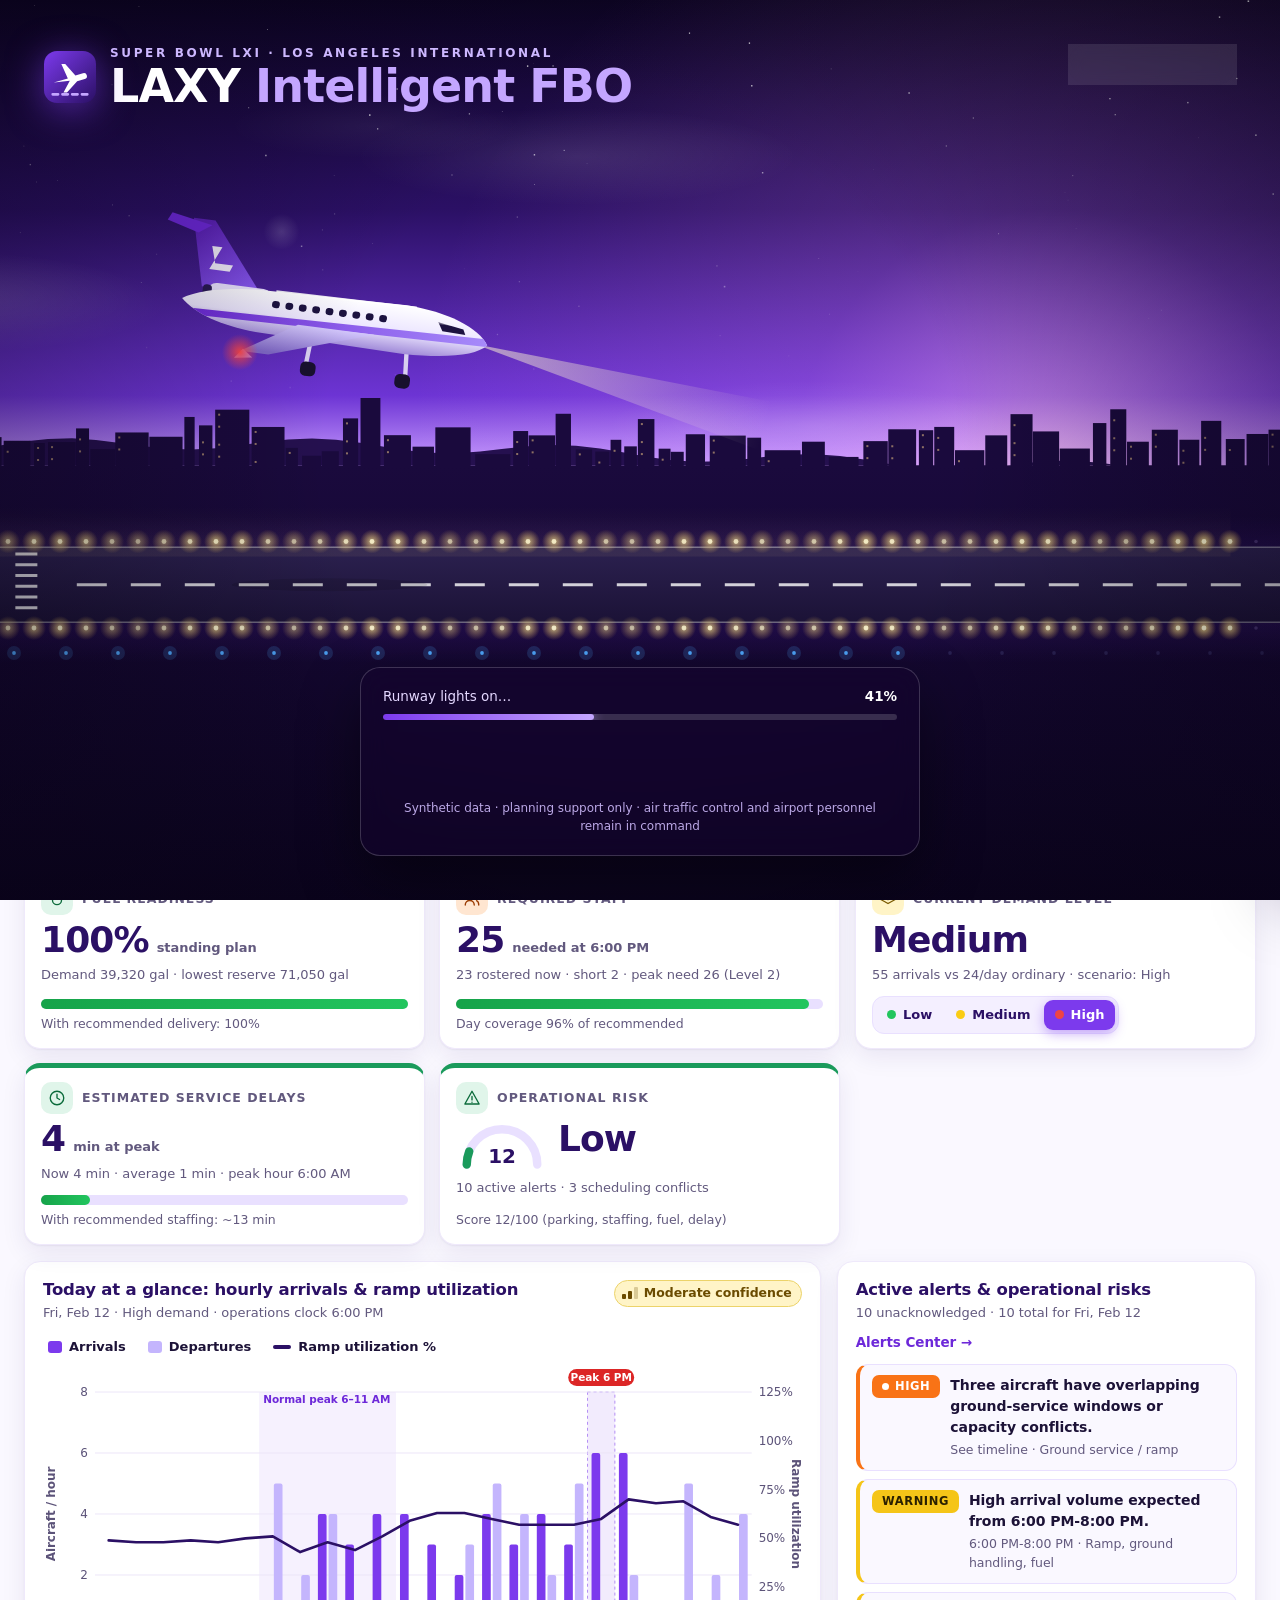
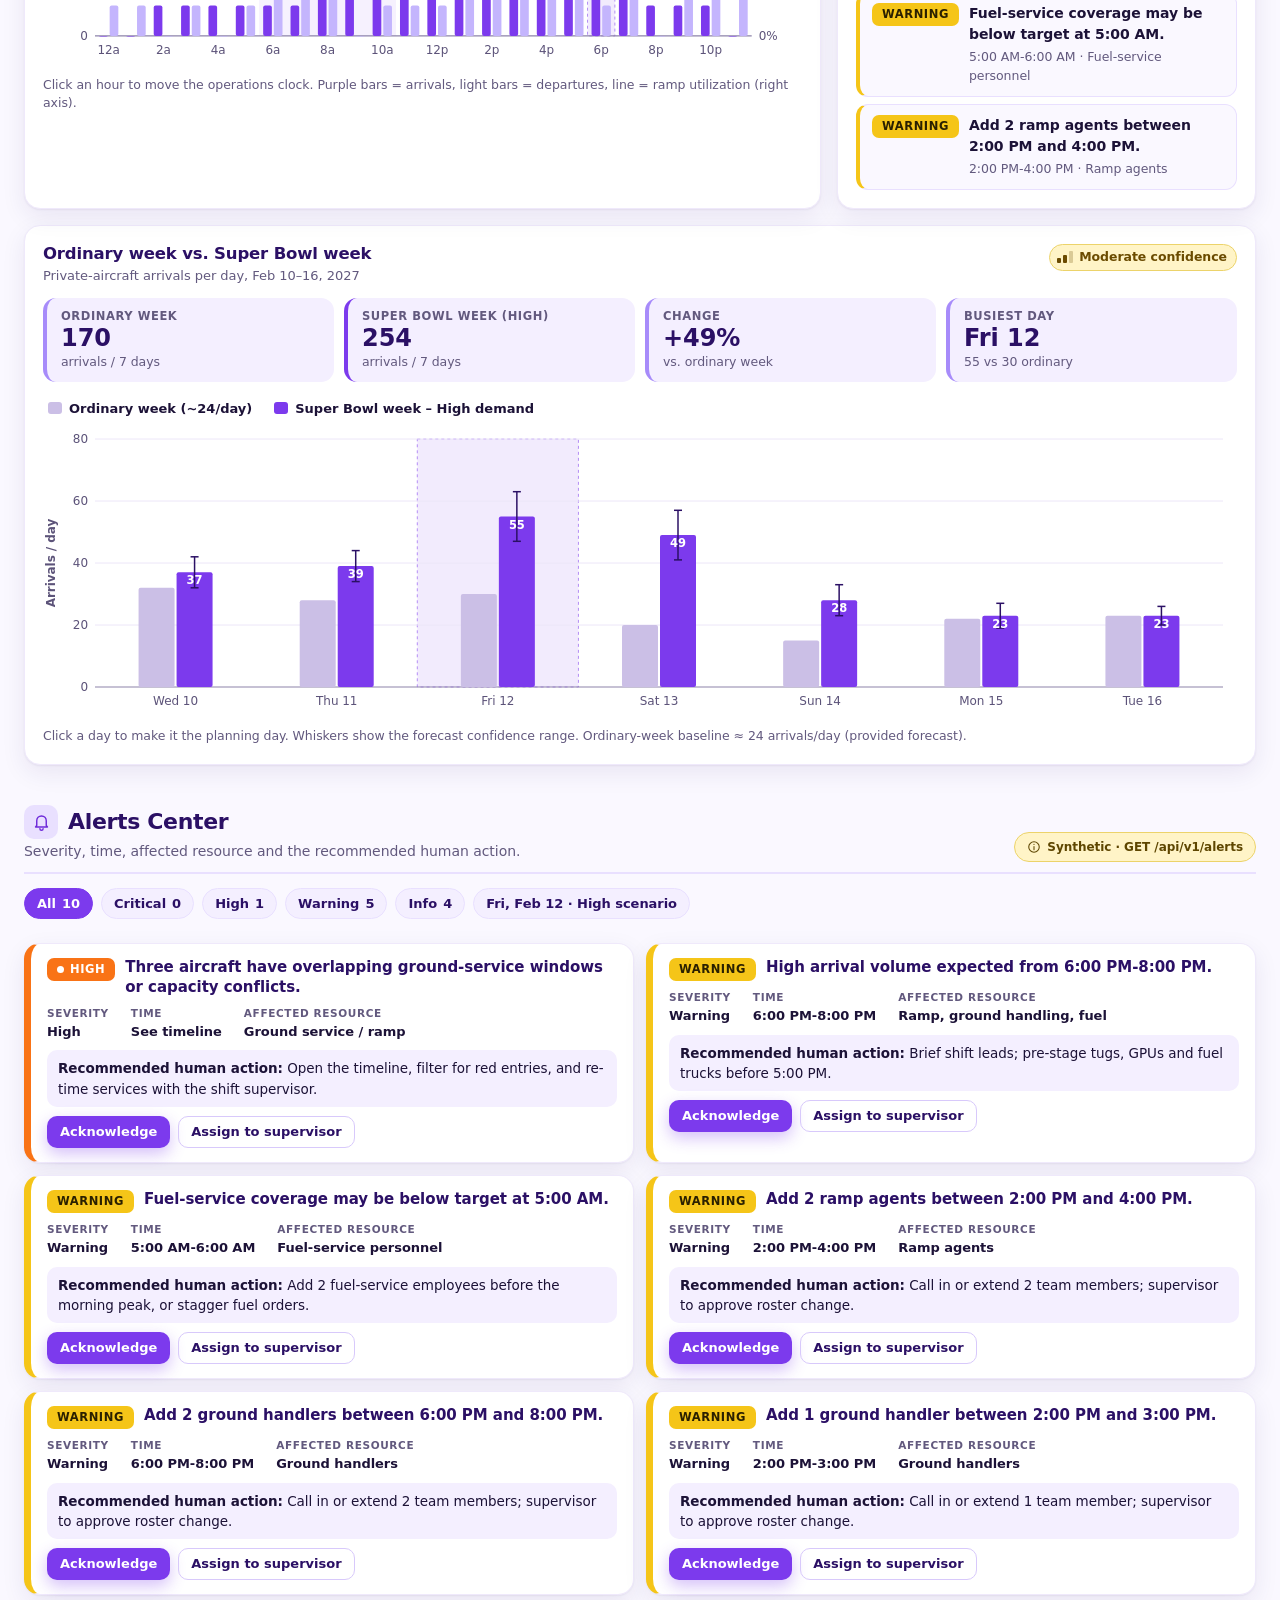
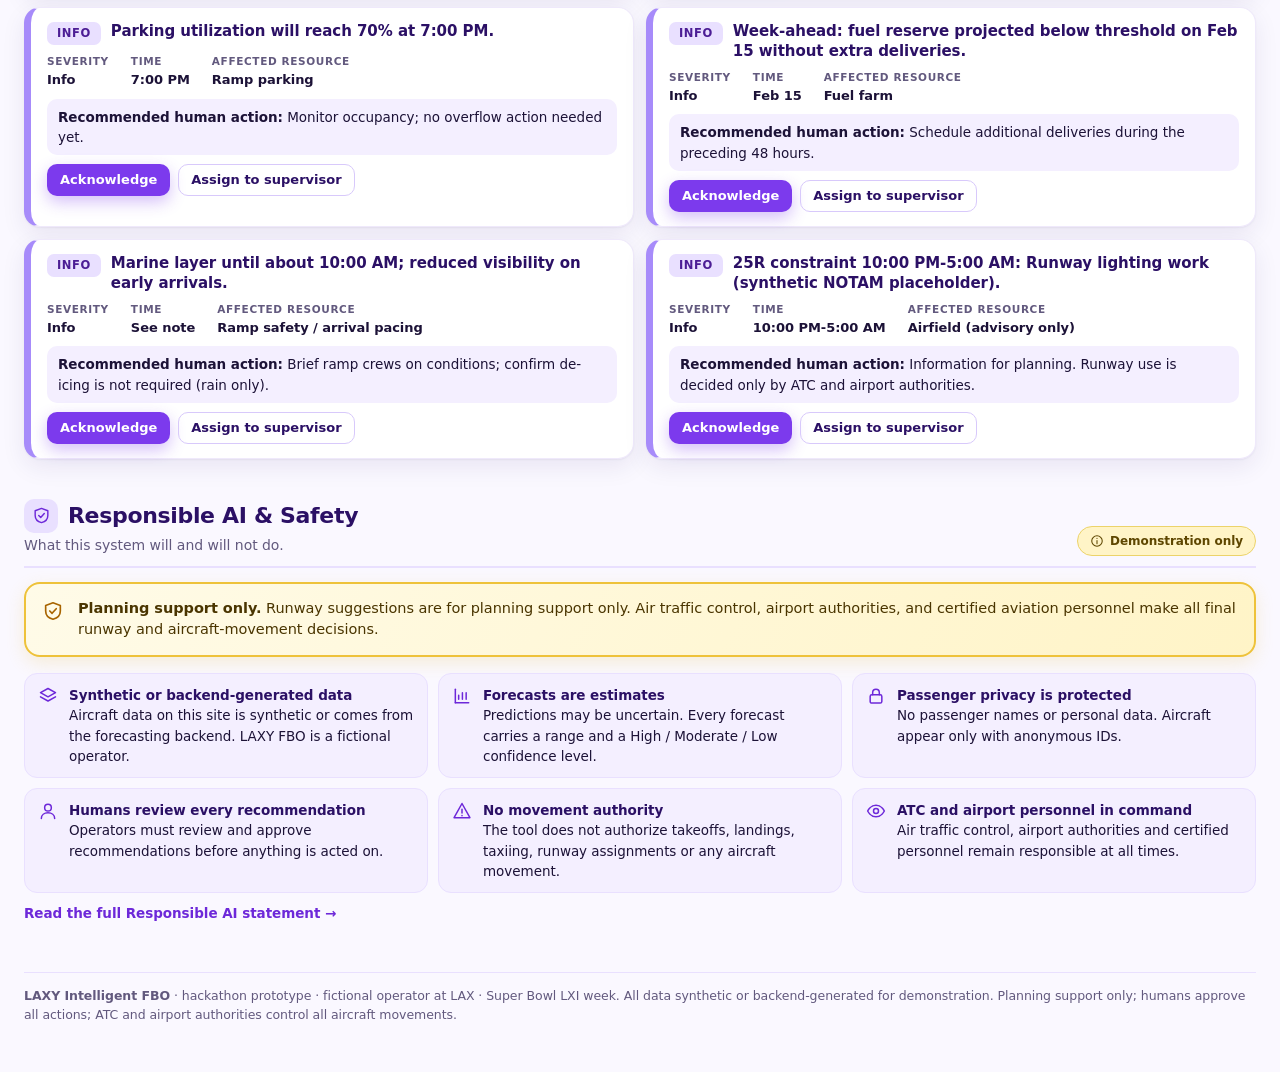
==== index.html @ 968b2b90 "Initial commit for LAXY Intelligent FBO website" ====
<!DOCTYPE html>
<html lang="en">
<head>
  <meta charset="utf-8">
  <meta name="viewport" content="width=device-width, initial-scale=1">
  <title>LAXY Intelligent FBO – Super Bowl LXI Operations (LAX)</title>
  <meta name="description" content="AI-powered business aviation operations center for a fictional FBO at LAX during Super Bowl LXI week, Feb 10–16, 2027. Synthetic data for demonstration; planning support only.">
  <meta name="theme-color" content="#2b1065">
  <link rel="icon" href="data:image/svg+xml,%3Csvg xmlns='http://www.w3.org/2000/svg' viewBox='0 0 32 32'%3E%3Crect width='32' height='32' rx='8' fill='%232b1065'/%3E%3Cpath d='M6 19l9-2.500L11 8h2.500l6.500 7 5-1.400a2 2 0 011.100 3.800l-5 1.400-6.500 7H12l4-7.600-9 2.500z' fill='%23c4a6ff'/%3E%3C/svg%3E">
  <link rel="stylesheet" href="css/styles.css">
</head>
<body data-scen="high" class="intro-on">
  <a class="skip" href="#main">Skip to content</a>

  <!-- ===================== LANDING ANIMATION ===================== -->
  <div id="intro" class="intro" role="dialog" aria-modal="true" aria-label="LAXY Intelligent FBO welcome animation">
    <canvas id="intro-canvas" aria-hidden="true"></canvas>
    <div class="intro-ui">
      <div class="intro-top">
        <div class="intro-brand">
          <svg viewBox="0 0 48 48" aria-hidden="true"><defs><linearGradient id="lg1" x1="0" y1="0" x2="1" y2="1"><stop offset="0" stop-color="#7c3aed"/><stop offset="1" stop-color="#2b1065"/></linearGradient></defs><rect width="48" height="48" rx="12" fill="url(#lg1)"/><path d="M9 29l13-3.600L16 12h3.600l9.400 10.500 7-2a2.800 2.800 0 011.600 5.400l-7 2-9.400 10.500H18l5.800-11z" fill="#fff"/><path d="M8 40h32" stroke="#c4a6ff" stroke-width="2.400" stroke-dasharray="5 4" stroke-linecap="round"/></svg>
          <div>
            <div class="intro-eyebrow">Super Bowl LXI &middot; Los Angeles International</div>
            <h1>LAXY <span>Intelligent FBO</span></h1>
          </div>
        </div>
        <button type="button" class="intro-skip" id="intro-skip">Skip Animation &rsaquo;</button>
      </div>
      <div class="intro-bottom">
        <div class="intro-status"><span id="intro-msg" aria-live="polite">Approaching LAX&hellip;</span><b id="intro-pct">0%</b></div>
        <div class="intro-bar" role="progressbar" aria-label="Loading operations dashboard" aria-valuemin="0" aria-valuemax="100"><span id="intro-fill"></span></div>
        <button type="button" class="intro-enter" id="intro-enter">Enter Operations Dashboard</button>
        <p class="intro-note">Synthetic data &middot; planning support only &middot; air traffic control and airport personnel remain in command</p>
      </div>
    </div>
  </div>

  <!-- ===================== NAVIGATION ===================== -->
  <header class="appbar" id="appbar">
    <div class="ab-top">
      <a class="brand" href="#dashboard" aria-label="LAXY Intelligent FBO - Dashboard">
        <svg class="logo" viewBox="0 0 48 48" aria-hidden="true"><defs><linearGradient id="lg2" x1="0" y1="0" x2="1" y2="1"><stop offset="0" stop-color="#8b5cf6"/><stop offset="1" stop-color="#3b1a85"/></linearGradient></defs><rect width="48" height="48" rx="12" fill="url(#lg2)"/><path d="M9 29l13-3.600L16 12h3.600l9.400 10.500 7-2a2.800 2.800 0 011.600 5.400l-7 2-9.400 10.500H18l5.800-11z" fill="#fff"/><path d="M8 40h32" stroke="#d8c9fb" stroke-width="2.400" stroke-dasharray="5 4" stroke-linecap="round"/></svg>
        <div><h1>LAXY <span>Intelligent FBO</span></h1><p>Super Bowl LXI Operations</p></div>
      </a>
      <div class="ab-spacer"></div>
      <div class="ab-meta">
        <div class="ab-scen"><span class="cb-label" id="scen-label">Demand level</span>
          <div class="seg seg-sm scen-seg in-bar" role="radiogroup" aria-labelledby="scen-label">
            <button type="button" role="radio" data-s="low"><i></i>Low</button><button type="button" role="radio" data-s="medium"><i></i>Medium</button><button type="button" role="radio" data-s="high"><i></i>High</button>
          </div>
        </div>
        <div class="ab-date" id="ab-date" aria-live="polite"></div>
        <button type="button" class="bell" id="bell" aria-label="Open Alerts Center" aria-haspopup="dialog"><span id="bell-ico"></span><span class="bell-badge none" id="bell-badge">0</span></button>
        <button type="button" class="menu-btn" id="menu-btn" aria-label="Open navigation menu" aria-expanded="false" aria-controls="tabs"><svg width="22" height="22" viewBox="0 0 24 24" fill="none" stroke="currentColor" stroke-width="2.2" stroke-linecap="round" aria-hidden="true"><path d="M4 7h16M4 12h16M4 17h16"/></svg></button>
      </div>
    </div>
    <nav class="tabs" id="tabs" aria-label="Operations sections"></nav>
    <div class="updbar" id="updbar" aria-hidden="true"></div>
  </header>

  <div class="modebar" role="note">
    <div class="mb-inner">
      <span class="tag-syn">SYNTHETIC DATA</span>
      <span>Estimates for demonstration. Planning support only &mdash; ATC, airport authorities and certified personnel decide all runway and aircraft-movement actions.</span>
      <span class="model-meta" id="model-meta">Loading model&hellip;</span>
    </div>
  </div>

  <div class="controlbar" id="controlbar">
    <div class="cb-group cb-dates">
      <span class="cb-label" id="date-label">Planning date &middot; Super Bowl LXI week</span>
      <div class="date-pills" id="date-pills" role="radiogroup" aria-labelledby="date-label"></div>
    </div>
    <div class="cb-group cb-scen-m">
      <span class="cb-label">Demand level</span>
      <div class="seg scen-seg" role="radiogroup" aria-label="Demand level">
        <button type="button" role="radio" data-s="low"><i></i>Low</button><button type="button" role="radio" data-s="medium"><i></i>Medium</button><button type="button" role="radio" data-s="high"><i></i>High</button>
      </div>
    </div>
    <div class="cb-group cb-time">
      <span class="cb-label" id="time-label">Operations clock (simulated)</span>
      <div class="opstime">
        <button type="button" class="play" id="btn-play" aria-label="Play operations clock" title="Play / pause the simulated operations clock"></button>
        <input type="range" id="ops-slider" min="0" max="23" step="1" aria-labelledby="time-label"><output id="ops-out" for="ops-slider"></output>
      </div>
    </div>
    <div class="cb-group cb-actions">
      <button type="button" class="btn btn-primary" id="btn-refresh" title="Request updated predictions from the forecasting backend (mock)">
        <span id="refresh-ico"></span><span class="lbl">Refresh Forecast</span>
      </button>
      <div class="menu-wrap">
        <button type="button" class="btn btn-light" id="btn-export" aria-haspopup="true" aria-expanded="false"><span id="export-ico"></span><span>Export</span></button>
        <div class="menu" id="export-menu" hidden>
          <button type="button" data-x="csv"><b>Daily schedule (CSV)</b><small>Selected date &amp; scenario, anonymized</small></button>
          <button type="button" data-x="plan"><b>Preparation plan (Markdown)</b><small>Staffing, fuel, parking, alerts, approvals</small></button>
          <button type="button" data-x="print"><b>Print / save as PDF</b><small>Current page</small></button>
        </div>
      </div>
    </div>
  </div>

  <div class="shell">
    <main id="main" tabindex="-1">

      <!-- 1 · DASHBOARD -->
      <section class="page" id="page-dashboard" data-page="dashboard" hidden>
        <div class="panel-section" id="overview">
          <div id="body-overview"></div>
          <span id="meta-overview" hidden></span>
        </div>
        <div class="panel-section" id="alerts">
          <header class="sec-head"><div><h2><span class="sh-ico" data-ico="bell"></span>Alerts Center</h2><p>Severity, time, affected resource and the recommended human action.</p></div><div class="sec-meta" id="meta-alerts"></div></header>
          <div id="body-alerts"></div>
        </div>
        <div class="panel-section" id="safety">
          <header class="sec-head"><div><h2><span class="sh-ico" data-ico="shield"></span>Responsible AI &amp; Safety</h2><p>What this system will and will not do.</p></div><div class="sec-meta" id="meta-safety"></div></header>
          <div id="body-safety"></div>
        </div>
      </section>

      <!-- 2 · ARRIVAL FORECAST -->
      <section class="page" id="page-forecast" data-page="forecast" hidden>
        <div class="page-head"><div><h2><span class="ph-ico" data-ico="chart"></span>Arrival Forecast</h2><p>Seven-day private &amp; business aviation forecast for Feb 10–16, 2027, against an ordinary week.</p></div><div class="sec-meta" id="meta-forecast"></div></div>
        <div class="panel-section" id="forecast"><div id="body-forecast"></div></div>
        <div class="panel-section" id="scenarios">
          <header class="sec-head"><div><h2><span class="sh-ico" data-ico="layers"></span>Low, Medium &amp; High Demand Scenarios</h2><p>See how each demand level changes the whole plan.</p></div><div class="sec-meta" id="meta-scenarios"></div></header>
          <div id="body-scenarios"></div>
        </div>
      </section>

      <!-- 3 · LIVE SCHEDULE -->
      <section class="page" id="page-schedule" data-page="schedule" hidden>
        <div class="page-head"><div><h2><span class="ph-ico" data-ico="clock"></span>Live Schedule</h2><p>Hourly arrival blocks with parking, fuel windows, ground-handler assignments, delays and recommended spacing. Click any aircraft for details.</p></div><div class="sec-meta" id="meta-schedule"></div></div>
        <div class="panel-section" id="schedule"><div id="body-schedule"></div></div>
      </section>

      <!-- 4 · PARKING & RAMP -->
      <section class="page" id="page-parking" data-page="parking" hidden>
        <div class="page-head"><div><h2><span class="ph-ico" data-ico="park"></span>Parking &amp; Ramp</h2><p>Color-coded ramp map and aircraft list. Final aircraft placement always needs human approval.</p></div><div class="sec-meta" id="meta-parking"></div></div>
        <div class="panel-section" id="parking"><div id="body-parking"></div></div>
      </section>

      <!-- 5 · RUNWAY OPERATIONS -->
      <section class="page" id="page-runway" data-page="runway" hidden>
        <div class="page-head"><div><h2><span class="ph-ico" data-ico="runway"></span>Runway Operations</h2><p>Advisory planning data only: expected arrival periods, availability, conflicts and recommended windows.</p></div><div class="sec-meta" id="meta-runway"></div></div>
        <div class="panel-section" id="runway"><div id="body-runway"></div></div>
      </section>

      <!-- 6 · FUEL PLANNING -->
      <section class="page" id="page-fuel" data-page="fuel" hidden>
        <div class="page-head"><div><h2><span class="ph-ico" data-ico="fuel"></span>Fuel Planning</h2><p>Demand, inventory, reserve and when to replenish.</p></div><div class="sec-meta" id="meta-fuel"></div></div>
        <div class="panel-section" id="fuel"><div id="body-fuel"></div></div>
      </section>

      <!-- 7 · STAFFING -->
      <section class="page" id="page-staffing" data-page="staffing" hidden>
        <div class="page-head"><div><h2><span class="ph-ico" data-ico="crew"></span>Staffing</h2><p>Recommended staff by hour versus who is on the roster.</p></div><div class="sec-meta" id="meta-staffing"></div></div>
        <div class="panel-section" id="staffing"><div id="body-staffing"></div></div>
      </section>

      <!-- 8 · AI OPERATIONS ASSISTANT -->
      <section class="page" id="page-assistant" data-page="assistant" hidden>
        <div class="page-head"><div><h2><span class="ph-ico" data-ico="spark"></span>AI Operations Assistant</h2><p>Ask questions in plain language. Answers use the forecast and schedule data and are planning recommendations only.</p></div><div class="sec-meta" id="meta-chat"></div></div>
        <div class="panel-section" id="chat"><div id="body-chat"></div></div>
        <div class="panel-section" id="scheduler">
          <header class="sec-head"><div><h2><span class="sh-ico" data-ico="clock"></span>Scheduling recommendations</h2><p>Advisory plan to spread arrivals, services, parking and fuel work.</p></div><div class="sec-meta" id="meta-assistant"></div></header>
          <div id="body-assistant"></div>
        </div>
      </section>

      <!-- 9 · REPORTS -->
      <section class="page" id="page-reports" data-page="reports" hidden>
        <div class="page-head"><div><h2><span class="ph-ico" data-ico="file"></span>Reports</h2><p>Exports, forecast accuracy, measurable impact and the Responsible AI statement.</p></div><div class="sec-meta" id="meta-reports"></div></div>
        <div class="panel-section" id="exports"><div id="body-reports"></div></div>
        <div class="panel-section" id="impact">
          <header class="sec-head"><div><h2><span class="sh-ico" data-ico="chart"></span>Forecast Accuracy &amp; Impact</h2><p>Measured value of the tool, with synthetic data clearly labeled.</p></div><div class="sec-meta" id="meta-impact"></div></header>
          <div id="body-impact"></div>
        </div>
        <div class="panel-section" id="responsible">
          <header class="sec-head"><div><h2><span class="sh-ico" data-ico="shield"></span>Privacy, Safety &amp; Human Oversight</h2><p>Responsible AI: what this system will and will not do.</p></div><div class="sec-meta" id="meta-responsible"></div></header>
          <div id="body-responsible"></div>
        </div>
      </section>

      <footer class="foot">
        <p><b>LAXY Intelligent FBO</b> &middot; hackathon prototype &middot; fictional operator at LAX &middot; Super Bowl LXI week. All data synthetic or backend-generated for demonstration. Planning support only; humans approve all actions; ATC and airport authorities control all aircraft movements.</p>
      </footer>
    </main>
  </div>

  <div class="scrim" id="scrim"></div>
  <aside class="drawer" id="drawer" role="dialog" aria-modal="true" aria-labelledby="dr-title" aria-hidden="true" tabindex="-1">
    <div class="dr-head"><div><h3 id="dr-title"></h3><p id="dr-sub"></p></div><button type="button" class="dr-close" id="dr-close" aria-label="Close panel">&times;</button></div>
    <div class="dr-body" id="dr-body"></div>
  </aside>

  <div id="toast-host" class="toast-host" aria-live="polite" role="status"></div>
  <div id="loading" class="loading" role="status" hidden><div class="ld-box"><div class="ld-plane" aria-hidden="true"></div><p>Updating forecast&hellip;</p></div></div>

  <script src="js/charts.js"></script>
  <script src="js/api.js"></script>
  <script src="js/forecast-data.js"></script>
  <script src="js/model.js"></script>
  <script src="js/sim.js"></script>
  <script src="js/app.js"></script>
  <script src="js/views-overview.js"></script>
  <script src="js/views-schedule.js"></script>
  <script src="js/views-parking.js"></script>
  <script src="js/views-runway.js"></script>
  <script src="js/views-ops.js"></script>
  <script src="js/chat.js"></script>
  <script src="js/views-resources.js"></script>
  <script src="js/views-insight.js"></script>
  <script src="js/intro.js"></script>
  <script>App.boot();</script>
</body>
</html>
---- css/styles.css ----
/* =========================================================================
   LAXY Intelligent FBO - Super Bowl LXI Operations
   Purple & white aviation operations theme.
     deep purple  : navigation bar + major headings
     white        : page + cards
     lavender     : secondary panels
     bright purple: buttons, highlights, active states
     red/yellow/green : operational status only
   ========================================================================= */
:root {
  --deep: #2b1065;
  --deep-2: #3b1a85;
  --deep-3: #4c1d95;
  --deep-900: #14052f;
  --brand: #7c3aed;
  --brand-d: #6d28d9;
  --brand-l: #a78bfa;
  --lav-50: #faf8ff;
  --lav-100: #f4efff;
  --lav-200: #e9e0ff;
  --lav-300: #d8c9fb;
  --ink: #1c1237;
  --ink-2: #3a3157;
  --muted: #62597e;
  --line: #e6def7;
  --paper: #ffffff;
  --blue: #3b82f6;
  --green: #1a9a5b; --green-d: #0b6b3b; --green-l: #e0f5ea;
  --yellow: #f5c518; --yellow-d: #7a5a00; --yellow-l: #fff4c7;
  --orange: #f97316; --orange-d: #9a3a00;
  --red: #dc2626; --red-d: #a11a1a; --red-l: #fde3e1;
  --scen: #dc2626;
  --r: 16px;
  --shadow: 0 1px 2px rgba(43, 16, 101, .06), 0 8px 24px rgba(43, 16, 101, .08);
  --shadow-lg: 0 2px 4px rgba(43, 16, 101, .08), 0 18px 40px rgba(43, 16, 101, .16);
  --font: "Inter", system-ui, -apple-system, "Segoe UI", Roboto, "Helvetica Neue", Arial, sans-serif;
  --ease: cubic-bezier(.22, .8, .24, 1);
  --nav-h: 108px;
}
body[data-scen="low"] { --scen: #1a9a5b; }
body[data-scen="medium"] { --scen: #eab308; }
body[data-scen="high"] { --scen: #dc2626; }

* { box-sizing: border-box; }
html { scroll-behavior: smooth; }
body {
  margin: 0; font-family: var(--font); color: var(--ink); line-height: 1.5; font-size: 15px; background: var(--lav-50);
  background-image: radial-gradient(1100px 420px at 85% -80px, rgba(124, 58, 237, .10), transparent 70%), radial-gradient(900px 400px at -10% 120px, rgba(167, 139, 250, .12), transparent 70%);
  background-attachment: fixed; -webkit-text-size-adjust: 100%; letter-spacing: -.003em;
}
body.intro-on { overflow: hidden; }
h1, h2, h3, h4, p { margin: 0; }
button, select, input { font: inherit; color: inherit; }
button { cursor: pointer; }
a { color: inherit; }
code { font-family: ui-monospace, Menlo, Consolas, monospace; font-size: .85em; background: var(--lav-100); padding: 1px 5px; border-radius: 5px; }
:focus-visible { outline: 3px solid var(--brand); outline-offset: 2px; border-radius: 6px; }
.sr-only { position: absolute !important; width: 1px; height: 1px; overflow: hidden; clip: rect(0 0 0 0); white-space: nowrap; }
.skip { position: absolute; left: 8px; top: -60px; background: #fff; color: var(--deep); padding: 8px 14px; border-radius: 8px; z-index: 3000; font-weight: 700; }
.skip:focus { top: 8px; }
.muted { color: var(--muted); }
.neg { color: var(--red-d); } .pos-t { color: var(--green-d); }
[hidden] { display: none !important; }

/* =============================== INTRO =============================== */
.intro { position: fixed; inset: 0; z-index: 2000; background: #12062b; color: #fff; overflow: hidden; transition: opacity .7s var(--ease), transform .7s var(--ease), visibility .7s; }
.intro.leaving { opacity: 0; transform: scale(1.04); visibility: hidden; pointer-events: none; }
.intro canvas { position: absolute; inset: 0; width: 100%; height: 100%; display: block; }
.intro-ui { position: absolute; inset: 0; display: flex; flex-direction: column; justify-content: space-between; padding: clamp(18px, 4vw, 44px); pointer-events: none; }
.intro-ui > * { pointer-events: auto; }
.intro-top { display: flex; justify-content: space-between; align-items: flex-start; gap: 16px; }
.intro-brand { display: flex; align-items: center; gap: 14px; animation: fadeUp .9s var(--ease) .1s both; }
.intro-brand svg { width: 52px; height: 52px; flex: none; filter: drop-shadow(0 6px 18px rgba(124, 58, 237, .6)); }
.intro-eyebrow { font-size: 12px; letter-spacing: .22em; text-transform: uppercase; color: #cdb8ff; font-weight: 700; }
.intro-brand h1 { font-size: clamp(26px, 4.2vw, 46px); letter-spacing: -.02em; line-height: 1.05; font-weight: 800; }
.intro-brand h1 span { color: #c4a6ff; font-weight: 600; }
.intro-skip { background: rgba(255, 255, 255, .1); border: 1px solid rgba(255, 255, 255, .3); color: #fff; border-radius: 999px; padding: 9px 18px; font-weight: 700; font-size: 14px; backdrop-filter: blur(8px); transition: background .2s, transform .2s; animation: fadeUp .9s var(--ease) .3s both; white-space: nowrap; }
.intro-skip:hover { background: rgba(255, 255, 255, .22); transform: translateX(2px); }
.intro-skip.returning { background: #fff; color: var(--deep); border-color: #fff; box-shadow: 0 0 0 4px rgba(196, 166, 255, .35); }
.intro-bottom { align-self: center; width: min(560px, 100%); text-align: center; background: rgba(20, 5, 47, .55); border: 1px solid rgba(255, 255, 255, .18); border-radius: 20px; padding: 18px 22px 20px; backdrop-filter: blur(14px); box-shadow: 0 24px 60px rgba(0, 0, 0, .45); animation: fadeUp 1s var(--ease) .5s both; }
.intro-status { font-size: 13.5px; color: #e4d8ff; min-height: 20px; display: flex; justify-content: space-between; gap: 12px; margin-bottom: 8px; }
.intro-status b { color: #fff; font-variant-numeric: tabular-nums; }
.intro-bar { height: 6px; border-radius: 99px; background: rgba(255, 255, 255, .16); overflow: hidden; }
.intro-bar span { display: block; height: 100%; width: 0; background: linear-gradient(90deg, #7c3aed, #c4a6ff); border-radius: 99px; box-shadow: 0 0 12px rgba(196, 166, 255, .9); }
.intro-enter { margin-top: 16px; width: 100%; font-size: 16.5px; padding: 14px 20px; border-radius: 14px; background: #fff; color: var(--deep); border: 0; font-weight: 800; letter-spacing: -.005em; opacity: 0; transform: translateY(10px); pointer-events: none; transition: opacity .6s var(--ease), transform .6s var(--ease), box-shadow .25s, background .2s; }
.intro-enter.show { opacity: 1; transform: none; pointer-events: auto; animation: enterGlow 2.4s ease-in-out infinite; }
.intro-enter:hover { background: #f1e9ff; transform: translateY(-2px); }
.intro-note { margin-top: 10px; font-size: 12px; color: #bba8e6; }
@keyframes enterGlow { 0%, 100% { box-shadow: 0 0 0 0 rgba(196, 166, 255, .55); } 50% { box-shadow: 0 0 0 10px rgba(196, 166, 255, 0); } }

/* =============================== APP BAR =============================== */
.appbar { position: sticky; top: 0; z-index: 100; background: linear-gradient(120deg, var(--deep-900) 0%, var(--deep) 45%, var(--deep-2) 100%); color: #fff; box-shadow: 0 6px 24px rgba(20, 5, 47, .35); }
.updbar { position: absolute; left: 0; bottom: 0; height: 3px; width: 0; background: linear-gradient(90deg, #a78bfa, #fff, #a78bfa); opacity: 0; pointer-events: none; }
.updbar.run { animation: updRun .9s var(--ease); }
@keyframes updRun { 0% { width: 0; opacity: 1; } 80% { width: 100%; opacity: 1; } 100% { width: 100%; opacity: 0; } }
.ab-top { display: flex; align-items: center; gap: 16px; padding: 10px 24px 6px; max-width: 1760px; margin: 0 auto; }
.brand { display: flex; align-items: center; gap: 12px; min-width: 0; text-decoration: none; }
.logo { width: 42px; height: 42px; flex: none; filter: drop-shadow(0 4px 10px rgba(124, 58, 237, .5)); }
.brand h1 { font-size: 21px; letter-spacing: -.015em; line-height: 1.1; font-weight: 800; color: #fff; }
.brand h1 span { color: #c4a6ff; font-weight: 600; }
.brand p { color: #cdb8ff; font-size: 12.5px; font-weight: 600; margin-top: 1px; letter-spacing: .01em; white-space: nowrap; }
.ab-spacer { flex: 1; }
.ab-meta { display: flex; align-items: center; gap: 12px; }
.ab-date { display: flex; align-items: center; gap: 9px; background: rgba(255, 255, 255, .09); border: 1px solid rgba(255, 255, 255, .16); border-radius: 12px; padding: 5px 12px 5px 10px; line-height: 1.15; }
.ab-date .ico { color: #c4a6ff; }
.ab-date small { display: block; font-size: 10.5px; text-transform: uppercase; letter-spacing: .08em; color: #cdb8ff; font-weight: 700; }
.ab-date b { font-size: 13.5px; font-weight: 700; white-space: nowrap; }
.ab-scen { display: flex; flex-direction: column; gap: 2px; }
.ab-scen .cb-label { color: #cdb8ff; }
.bell { position: relative; width: 42px; height: 42px; border-radius: 12px; background: rgba(255, 255, 255, .09); border: 1px solid rgba(255, 255, 255, .16); color: #fff; display: grid; place-items: center; transition: background .2s, transform .2s; }
.bell:hover { background: rgba(255, 255, 255, .2); transform: translateY(-1px); }
.bell .ico { transition: transform .3s; transform-origin: 50% 0; }
.bell:hover .ico { animation: ring .7s ease; }
@keyframes ring { 20% { transform: rotate(14deg); } 40% { transform: rotate(-12deg); } 60% { transform: rotate(8deg); } 80% { transform: rotate(-4deg); } }
.bell-badge { position: absolute; top: -6px; right: -6px; min-width: 20px; height: 20px; padding: 0 5px; border-radius: 99px; background: var(--red); color: #fff; font-size: 11.5px; font-weight: 800; display: grid; place-items: center; border: 2px solid var(--deep); }
.bell-badge.pulse::after, .pulse-ring::after { content: ""; position: absolute; inset: -2px; border-radius: inherit; border: 2px solid var(--red); animation: ping 1.6s ease-out infinite; }
.bell-badge.none { display: none; }
@keyframes ping { 0% { transform: scale(1); opacity: .9; } 100% { transform: scale(2.1); opacity: 0; } }
.menu-btn { display: none; width: 42px; height: 42px; border-radius: 12px; background: rgba(255, 255, 255, .12); border: 1px solid rgba(255, 255, 255, .2); color: #fff; place-items: center; }

.tabs { display: flex; gap: 4px; padding: 4px 24px 0; max-width: 1760px; margin: 0 auto; overflow-x: auto; scrollbar-width: none; }
.tabs::-webkit-scrollbar { display: none; }
.tab { position: relative; display: inline-flex; align-items: center; gap: 8px; padding: 9px 14px 11px; border-radius: 12px 12px 0 0; color: #d9ccf7; text-decoration: none; font-weight: 650; font-size: 14px; white-space: nowrap; background: transparent; border: 0; transition: color .2s, background .25s, transform .25s var(--ease); }
.tab .ico { opacity: .85; transition: transform .3s var(--ease), color .2s; }
.tab:hover { color: #fff; background: rgba(255, 255, 255, .1); transform: translateY(-2px); }
.tab:hover .ico { transform: scale(1.18) rotate(-6deg); opacity: 1; }
.tab::after { content: ""; position: absolute; left: 14px; right: 14px; bottom: 0; height: 3px; border-radius: 3px 3px 0 0; background: #fff; transform: scaleX(0); transition: transform .3s var(--ease); }
.tab.active { color: #fff; background: var(--brand); box-shadow: 0 -4px 18px rgba(124, 58, 237, .45); }
.tab.active::after { transform: scaleX(1); background: #fff; }
.tab.active .ico { opacity: 1; }
.tab .tab-n { display: none; }
.tab-badge { background: var(--red); color: #fff; border-radius: 99px; font-size: 11px; font-weight: 800; padding: 0 6px; min-width: 18px; text-align: center; line-height: 18px; }

.modebar { background: #fff; border-bottom: 1px solid var(--line); }
.mb-inner { display: flex; align-items: center; gap: 10px 14px; padding: 6px 24px; max-width: 1760px; margin: 0 auto; flex-wrap: wrap; font-size: 12.5px; color: var(--ink-2); }
.mb-inner .tag-syn { background: var(--yellow-l); border: 1px solid #ecd36a; color: #5e4600; border-radius: 6px; font-weight: 800; font-size: 11px; letter-spacing: .06em; padding: 1px 8px; }
.mb-inner .model-meta b { color: var(--deep); }

/* =============================== CONTROL STRIP =============================== */
.controlbar { display: flex; gap: 14px 26px; flex-wrap: wrap; align-items: flex-end; padding: 14px 24px 12px; max-width: 1760px; margin: 0 auto; }
.cb-group { display: flex; flex-direction: column; gap: 5px; min-width: 0; }
.cb-label { font-size: 10.5px; text-transform: uppercase; letter-spacing: .1em; color: var(--muted); font-weight: 800; }
.cb-dates { flex: 1 1 440px; }
.cb-actions { flex-direction: row; gap: 10px; align-items: center; margin-left: auto; }
.cb-time { min-width: 250px; }
.cb-scen-m { display: none; }
.date-pills { display: flex; gap: 8px; overflow-x: auto; padding: 4px 2px 8px; -webkit-overflow-scrolling: touch; scrollbar-width: thin; }
.date-pill { flex: 1 0 auto; min-width: 82px; display: flex; flex-direction: column; align-items: center; padding: 7px 10px; border-radius: 13px; background: #fff; border: 1.5px solid var(--line); color: var(--ink); line-height: 1.2; box-shadow: 0 1px 2px rgba(43, 16, 101, .05); transition: transform .2s var(--ease), box-shadow .2s, border-color .2s, background .2s; }
.date-pill .dp-dow { font-size: 10.5px; text-transform: uppercase; letter-spacing: .08em; color: var(--muted); font-weight: 800; }
.date-pill .dp-date { font-weight: 800; font-size: 14px; color: var(--deep); }
.date-pill .dp-n { font-size: 11px; color: var(--muted); font-weight: 600; }
.date-pill:hover { transform: translateY(-2px); border-color: var(--brand-l); box-shadow: 0 8px 18px rgba(124, 58, 237, .18); }
.date-pill.on { background: linear-gradient(160deg, var(--brand), var(--deep-3)); border-color: var(--brand); box-shadow: 0 8px 20px rgba(124, 58, 237, .38); }
.date-pill.on .dp-dow, .date-pill.on .dp-n { color: #e5d8ff; } .date-pill.on .dp-date { color: #fff; }
.opstime { display: flex; align-items: center; gap: 10px; background: #fff; border: 1.5px solid var(--line); border-radius: 13px; padding: 5px 12px 5px 6px; }
.opstime output { font-weight: 800; color: var(--deep); min-width: 74px; font-variant-numeric: tabular-nums; font-size: 14px; }
.opstime input[type=range] { flex: 1 1 110px; min-width: 90px; accent-color: var(--brand); height: 26px; }
.play { width: 34px; height: 34px; border-radius: 10px; border: 0; background: var(--brand); color: #fff; display: grid; place-items: center; transition: background .2s, transform .2s; flex: none; }
.play:hover { background: var(--brand-d); transform: scale(1.06); }
.play.on { background: var(--deep); }

.seg { display: inline-flex; background: var(--lav-100); border: 1px solid var(--lav-200); border-radius: 12px; padding: 3px; gap: 2px; max-width: 100%; }
.seg button { background: transparent; border: 0; color: var(--deep); padding: 7px 14px; border-radius: 9px; font-weight: 700; font-size: 14px; white-space: nowrap; transition: background .2s, color .2s, box-shadow .2s, transform .15s; }
.seg button:hover { background: var(--lav-200); }
.seg button:active { transform: scale(.97); }
.seg button.on { background: var(--brand); color: #fff; box-shadow: 0 4px 12px rgba(124, 58, 237, .4); }
.seg-sm button { padding: 5px 11px; font-size: 13px; }
.seg-wrap { flex-wrap: wrap; }
.appbar .seg { background: rgba(255, 255, 255, .1); border-color: rgba(255, 255, 255, .2); }
.appbar .seg button { color: #eadfff; padding: 5px 12px; }
.appbar .seg button:hover { background: rgba(255, 255, 255, .15); }
.appbar .seg button.on { background: #fff; color: var(--deep); }
.scen-seg button i { display: inline-block; width: 9px; height: 9px; border-radius: 50%; margin-right: 7px; vertical-align: 0; }
.scen-seg button[data-s="low"] i { background: #22c55e; } .scen-seg button[data-s="medium"] i { background: #facc15; } .scen-seg button[data-s="high"] i { background: #ef4444; }
.scen-seg button.on[data-s] { background: #fff; color: var(--deep); }
.seg.scen-seg:not(.in-bar) button.on { background: var(--brand); color: #fff; }

.btn { display: inline-flex; align-items: center; gap: 8px; border: 1.5px solid transparent; border-radius: 12px; padding: 9px 16px; font-weight: 750; font-size: 14px; min-height: 40px; text-decoration: none; transition: background .2s, transform .15s var(--ease), box-shadow .25s, border-color .2s, color .2s; justify-content: center; }
.btn:hover { transform: translateY(-2px); }
.btn:active { transform: translateY(0) scale(.98); }
.btn-primary { background: var(--brand); color: #fff; box-shadow: 0 6px 16px rgba(124, 58, 237, .32); }
.btn-primary:hover { background: var(--brand-d); box-shadow: 0 10px 24px rgba(124, 58, 237, .42); }
.btn-light { background: #fff; color: var(--deep); border-color: var(--lav-300); }
.btn-light:hover { background: var(--lav-100); border-color: var(--brand-l); }
.btn-ghost { background: transparent; border-color: var(--lav-300); color: var(--deep); }
.btn-ghost:hover { background: var(--lav-100); border-color: var(--brand-l); }
.btn-danger { background: var(--red); color: #fff; }
.btn-sm { padding: 5px 12px; min-height: 32px; font-size: 13px; border-radius: 10px; }
.btn:disabled { opacity: .7; cursor: progress; transform: none; }
.btn.spin .ico { animation: spin .9s linear infinite; }
@keyframes spin { to { transform: rotate(360deg); } }
.menu-wrap { position: relative; }
.menu { position: absolute; right: 0; top: calc(100% + 8px); background: #fff; color: var(--ink); border-radius: 14px; box-shadow: var(--shadow-lg); width: 300px; padding: 6px; z-index: 60; border: 1px solid var(--line); animation: pop .22s var(--ease); }
.menu button { display: block; width: 100%; text-align: left; background: none; border: 0; padding: 10px 12px; border-radius: 9px; transition: background .15s; }
.menu button:hover, .menu button:focus-visible { background: var(--lav-100); }
.menu small { display: block; color: var(--muted); font-size: 12.5px; }
@keyframes pop { from { opacity: 0; transform: translateY(-6px) scale(.98); } }

/* =============================== PAGES =============================== */
.shell { padding: 8px 24px 48px; max-width: 1760px; margin: 0 auto; }
.page { animation: none; }
.page.page-in { animation: pageIn .5s var(--ease) both; }
@keyframes pageIn { from { opacity: 0; transform: translateY(14px); } }
@keyframes fadeUp { from { opacity: 0; transform: translateY(14px); } }
.page-head { display: flex; justify-content: space-between; align-items: flex-end; gap: 12px; flex-wrap: wrap; margin: 16px 0 18px; }
.page-head h2 { font-size: 30px; color: var(--deep); letter-spacing: -.02em; line-height: 1.1; font-weight: 800; display: flex; align-items: center; gap: 12px; }
.page-head h2 .ph-ico { width: 44px; height: 44px; border-radius: 14px; background: linear-gradient(145deg, var(--brand), var(--deep-3)); color: #fff; display: grid; place-items: center; box-shadow: 0 8px 20px rgba(124, 58, 237, .35); flex: none; }
.page-head p { color: var(--muted); font-size: 14.5px; margin-top: 4px; max-width: 760px; }
.sec-meta { display: flex; gap: 8px; flex-wrap: wrap; }
.panel-section { scroll-margin-top: calc(var(--nav-h) + 12px); }
.panel-section + .panel-section { margin-top: 40px; }
.sec-head { display: flex; justify-content: space-between; align-items: flex-end; gap: 12px; flex-wrap: wrap; margin: 0 0 14px; padding-bottom: 10px; border-bottom: 2px solid var(--lav-200); }
.sec-head h2 { font-size: 22px; color: var(--deep); letter-spacing: -.015em; display: flex; align-items: center; gap: 10px; font-weight: 800; }
.sec-head h2 .sh-ico { width: 34px; height: 34px; border-radius: 10px; background: var(--lav-200); color: var(--brand-d); display: grid; place-items: center; flex: none; }
.sec-head p { color: var(--muted); font-size: 14px; margin-top: 2px; }

/* =============================== GENERIC UI =============================== */
.card { background: var(--paper); color: var(--ink); border-radius: var(--r); padding: 18px; box-shadow: var(--shadow); border: 1px solid #efe9fb; min-width: 0; transition: box-shadow .25s, transform .25s var(--ease), border-color .25s; }
.card:hover { box-shadow: var(--shadow-lg); border-color: var(--lav-200); }
.card-head { display: flex; justify-content: space-between; gap: 10px; align-items: flex-start; margin-bottom: 12px; flex-wrap: wrap; }
.card h3 { font-size: 16.5px; line-height: 1.25; display: flex; align-items: center; gap: 8px; color: var(--deep); font-weight: 750; letter-spacing: -.01em; }
.card-sub { color: var(--muted); font-size: 13px; margin-top: 2px; }
.panelish { background: var(--lav-100); border: 1px solid var(--lav-200); border-radius: var(--r); padding: 16px; }
.link { color: var(--brand-d); font-weight: 750; font-size: 13.5px; text-decoration: none; white-space: nowrap; }
.link:hover { text-decoration: underline; }
.grid { display: grid; gap: 16px; }
.g-2 { grid-template-columns: repeat(2, minmax(0, 1fr)); }
.g-3 { grid-template-columns: repeat(3, minmax(0, 1fr)); }
.g-2-1 { grid-template-columns: minmax(0, 1.9fr) minmax(0, 1fr); }
.g-1-2 { grid-template-columns: minmax(0, 1fr) minmax(0, 1.9fr); }
.stack { display: flex; flex-direction: column; gap: 16px; min-width: 0; }
.panel-section .card + .card, .panel-section .grid + .card, .panel-section .card + .grid, .panel-section .grid + .grid, .panel-section .toolbar + .grid, .panel-section .callout + .cards6, .panel-section .advisory + .grid, .panel-section .cards8 + .grid, .panel-section .cards8 + .card, .panel-section .tl-summary + .card { margin-top: 16px; }
.panel-section .grid > .card { margin-top: 0 !important; }
.toolbar { display: flex; gap: 12px; flex-wrap: wrap; margin-bottom: 12px; align-items: center; }
.chips { display: flex; gap: 8px; flex-wrap: wrap; align-items: center; margin-bottom: 12px; }
.card .chips { margin-bottom: 0; }
.chip { display: inline-flex; align-items: center; gap: 6px; padding: 5px 12px; border-radius: 999px; font-size: 13px; font-weight: 650; background: var(--lav-100); border: 1px solid var(--lav-200); color: var(--deep); transition: background .2s, transform .15s, border-color .2s; }
.chip b { font-weight: 800; }
.chip-hot { background: var(--lav-200); border-color: var(--brand-l); color: var(--deep-3); }
.chip-ok { background: var(--green-l); border-color: #9ad7b6; color: var(--green-d); }
.chip-data { background: var(--yellow-l); border-color: #ecd36a; color: #5e4600; font-size: 12px; }
.chip-btn { cursor: pointer; }
.chip-btn:hover { background: var(--lav-200); border-color: var(--brand-l); transform: translateY(-1px); }
.chip-btn.on { background: var(--brand); color: #fff; border-color: var(--brand); }
.sevf-critical.on { background: var(--red); border-color: var(--red); } .sevf-high.on { background: var(--orange); border-color: var(--orange); } .sevf-warning.on { background: var(--yellow); border-color: var(--yellow); color: #2a2000; } .sevf-info.on { background: var(--brand); }
.note { font-size: 12.5px; color: var(--muted); margin-top: 10px; }
.empty { color: var(--muted); font-size: 14px; padding: 8px 2px; }
.mini-title { font-size: 12px; font-weight: 800; color: var(--muted); text-transform: uppercase; letter-spacing: .06em; margin: 12px 0 0; }

.kpi-strip, .tl-summary { display: grid; grid-template-columns: repeat(auto-fit, minmax(150px, 1fr)); gap: 10px; margin-bottom: 14px; }
.tl-summary { margin: 14px 0; }
.kpi { background: var(--lav-100); color: var(--ink); border-radius: 13px; padding: 10px 14px; border-left: 4px solid var(--brand-l); display: flex; flex-direction: column; min-width: 0; transition: transform .2s var(--ease), box-shadow .2s; }
.kpi:hover { transform: translateY(-2px); box-shadow: 0 8px 18px rgba(124, 58, 237, .14); }
.kpi span { font-size: 11.5px; color: var(--muted); font-weight: 800; text-transform: uppercase; letter-spacing: .05em; }
.kpi b { font-size: 24px; line-height: 1.15; color: var(--deep); }
.kpi small { color: var(--muted); font-size: 12.5px; }
.kpi.accent { border-left-color: var(--brand); }
.kpi.bad { border-left-color: var(--red); } .kpi.bad b { color: var(--red-d); }

/* ---------- confidence + severity ---------- */
.conf { display: inline-flex; align-items: center; gap: 6px; font-size: 12.5px; font-weight: 750; padding: 3px 9px 3px 7px; border-radius: 999px; border: 1px solid; white-space: nowrap; }
.conf-bars { display: inline-flex; align-items: flex-end; gap: 2px; height: 12px; }
.conf-bars i { width: 4px; border-radius: 1px; background: currentColor; opacity: .25; }
.conf-bars i:nth-child(1) { height: 5px; } .conf-bars i:nth-child(2) { height: 8px; } .conf-bars i:nth-child(3) { height: 12px; }
.conf-high { color: #0b6b3b; background: var(--green-l); border-color: #9ad7b6; } .conf-high .conf-bars i { opacity: 1; }
.conf-moderate { color: #6b4b00; background: var(--yellow-l); border-color: #ecd36a; } .conf-moderate .conf-bars i:nth-child(-n+2) { opacity: 1; }
.conf-low { color: #a11a1a; background: var(--red-l); border-color: #f0a5a0; } .conf-low .conf-bars i:nth-child(1) { opacity: 1; }
.sev { position: relative; display: inline-flex; align-items: center; gap: 6px; font-size: 11.5px; font-weight: 800; text-transform: uppercase; letter-spacing: .05em; padding: 3px 10px; border-radius: 7px; flex: none; }
.sev-critical { background: var(--red); color: #fff; } .sev-high { background: var(--orange); color: #fff; } .sev-warning { background: var(--yellow); color: #2a2000; } .sev-info { background: var(--lav-200); color: var(--deep-3); }
.sev-critical::before, .sev-high::before { content: ""; width: 7px; height: 7px; border-radius: 50%; background: #fff; animation: dotPulse 1.3s ease-in-out infinite; }
@keyframes dotPulse { 0%, 100% { opacity: 1; transform: scale(1); } 50% { opacity: .35; transform: scale(.65); } }
.live-dot { display: inline-block; width: 9px; height: 9px; border-radius: 50%; background: #22c55e; position: relative; margin-right: 6px; }
.live-dot::after { content: ""; position: absolute; inset: 0; border-radius: 50%; border: 2px solid #22c55e; animation: ping 1.8s ease-out infinite; }

/* ---------- dashboard hero + cards ---------- */
.day-banner { position: relative; overflow: hidden; border-radius: 20px; background: linear-gradient(120deg, var(--deep-900) 0%, var(--deep) 55%, var(--deep-3) 100%); box-shadow: var(--shadow-lg); margin-bottom: 18px; color: #fff; }
.db-map { position: absolute; inset: 0; opacity: .9; }
.map-bg { width: 100%; height: 100%; }
.db-map::after { content: ""; position: absolute; inset: 0; background: linear-gradient(90deg, var(--deep-900) 18%, rgba(20, 5, 47, .6) 52%, rgba(20, 5, 47, .05)); }
.db-main { position: relative; padding: 24px 26px; z-index: 1; max-width: 820px; }
.db-eyebrow { color: #c4a6ff; font-weight: 800; font-size: 12px; text-transform: uppercase; letter-spacing: .14em; }
.db-main h3 { font-size: 30px; color: #fff; margin: 4px 0 10px; letter-spacing: -.02em; font-weight: 800; display: block; }
.db-tags { display: flex; gap: 8px; flex-wrap: wrap; align-items: center; }
.tag { font-size: 12.5px; font-weight: 700; padding: 4px 11px; border-radius: 999px; background: rgba(255, 255, 255, .12); border: 1px solid rgba(255, 255, 255, .25); color: #fff; }
.tag-scen { border-color: var(--scen); box-shadow: inset 0 0 0 1px var(--scen); }
.db-sub { margin-top: 10px; font-size: 13px; color: #d7c8f5; }
.demand { font-size: 12.5px; font-weight: 800; padding: 4px 11px; border-radius: 999px; text-transform: uppercase; letter-spacing: .05em; }
.demand-low { background: #d6f2e3; color: #0b5f35; } .demand-medium { background: #fff0b8; color: #6b4b00; } .demand-high { background: #fcd5d1; color: #8f1a14; }
.db-clock { position: absolute; right: 22px; top: 18px; z-index: 2; text-align: right; background: rgba(255, 255, 255, .1); border: 1px solid rgba(255, 255, 255, .2); border-radius: 14px; padding: 8px 14px; backdrop-filter: blur(6px); }
.db-clock small { display: block; font-size: 10.5px; letter-spacing: .12em; text-transform: uppercase; color: #cdb8ff; font-weight: 800; }
.db-clock b { font-size: 22px; font-variant-numeric: tabular-nums; font-weight: 800; }

.cards6, .cards8 { display: grid; gap: 14px; }
.cards6 { grid-template-columns: repeat(3, minmax(0, 1fr)); }
.cards8 { grid-template-columns: repeat(4, minmax(0, 1fr)); }
.sum-card { position: relative; text-align: left; background: #fff; color: var(--ink); border-radius: var(--r); padding: 14px 16px; box-shadow: var(--shadow); border: 1px solid #efe9fb; border-top: 5px solid var(--brand); display: flex; flex-direction: column; gap: 6px; min-width: 0; animation: rise .55s var(--ease) both; animation-delay: calc(var(--i, 0) * 55ms); transition: transform .25s var(--ease), box-shadow .25s, border-color .25s; font-family: inherit; }
button.sum-card { cursor: pointer; width: 100%; }
.sum-card:hover { transform: translateY(-4px); box-shadow: var(--shadow-lg); }
.sum-card .go { position: absolute; right: 14px; top: 14px; color: var(--brand-l); opacity: 0; transform: translateX(-4px); transition: opacity .2s, transform .2s; }
.sum-card:hover .go { opacity: 1; transform: none; }
@keyframes rise { from { opacity: 0; transform: translateY(16px) scale(.98); } }
.sc-green { border-top-color: var(--green); } .sc-orange { border-top-color: var(--orange); } .sc-red { border-top-color: var(--red); } .sc-yellow { border-top-color: var(--yellow); } .sc-purple { border-top-color: var(--brand); }
.sc-top { display: flex; align-items: center; gap: 9px; }
.sc-top h3 { font-size: 12.5px; text-transform: uppercase; letter-spacing: .08em; color: var(--muted); font-weight: 800; }
.sc-ico { width: 32px; height: 32px; border-radius: 10px; display: grid; place-items: center; background: var(--lav-200); color: var(--brand-d); flex: none; }
.sc-green .sc-ico { background: var(--green-l); color: var(--green-d); } .sc-orange .sc-ico { background: #ffe6d1; color: var(--orange-d); } .sc-red .sc-ico { background: var(--red-l); color: var(--red-d); } .sc-yellow .sc-ico { background: var(--yellow-l); color: var(--yellow-d); }
.sc-val { display: flex; align-items: baseline; gap: 8px; flex-wrap: wrap; }
.sc-num { font-size: 36px; font-weight: 800; letter-spacing: -.025em; line-height: 1.05; color: var(--deep); font-variant-numeric: tabular-nums; }
.sc-unit { font-size: 13px; color: var(--muted); font-weight: 650; }
.sc-sub { font-size: 13px; color: var(--muted); }
.sc-foot { margin-top: auto; padding-top: 6px; display: flex; flex-direction: column; gap: 6px; font-size: 12.5px; align-items: flex-start; width: 100%; }
.sc-foot .bar { width: 100%; }
.warn-txt { color: var(--red-d); font-weight: 750; }
.sc-gauge { width: 92px; margin-right: 2px; align-self: center; }
.gauge { width: 100%; display: block; }
.gauge-bg { fill: none; stroke: var(--lav-200); stroke-width: 11; stroke-linecap: round; }
.gauge-fg { fill: none; stroke-width: 11; stroke-linecap: round; stroke-dasharray: 200; stroke-dashoffset: 200; animation: gaugeIn 1.1s var(--ease) .2s forwards; }
@keyframes gaugeIn { to { stroke-dashoffset: 0; } }
.gauge-num { font: 800 26px var(--font); fill: var(--deep); }

.bar { position: relative; height: 10px; border-radius: 99px; background: var(--lav-200); overflow: visible; }
.bar > span { display: block; height: 100%; border-radius: 99px; background: var(--brand); transform-origin: left; animation: barGrow 1s var(--ease) both; transition: width .6s var(--ease); }
@keyframes barGrow { from { transform: scaleX(0); } }
.bar.green > span { background: linear-gradient(90deg, #16a34a, #22c55e); } .bar.orange > span { background: linear-gradient(90deg, #f59e0b, #f97316); } .bar.red > span { background: linear-gradient(90deg, #dc2626, #f43f5e); } .bar.grey > span { background: #b9afd3; } .bar.yellow > span { background: linear-gradient(90deg, #eab308, #facc15); }
.bar > em { position: absolute; top: -3px; bottom: -3px; width: 3px; background: var(--deep); border-radius: 2px; transform: translateX(-1px); }

.alert-mini { display: flex; flex-direction: column; gap: 8px; }
.am { display: grid; grid-template-columns: auto 1fr; gap: 3px 10px; align-items: start; text-decoration: none; padding: 10px 12px; border-radius: 12px; background: var(--lav-50); border: 1px solid var(--lav-200); border-left: 4px solid var(--brand-l); transition: transform .2s var(--ease), background .2s, box-shadow .2s; animation: rise .45s var(--ease) both; animation-delay: calc(var(--i, 0) * 50ms); }
.am:hover { background: var(--lav-100); transform: translateX(3px); box-shadow: 0 6px 16px rgba(124, 58, 237, .12); }
.am-critical { border-left-color: var(--red); } .am-high { border-left-color: var(--orange); } .am-warning { border-left-color: var(--yellow); } .am-info { border-left-color: var(--brand-l); }
.am-t { font-weight: 700; font-size: 14px; }
.am-m { grid-column: 2; font-size: 12.5px; color: var(--muted); }

.safety-strip { display: grid; grid-template-columns: repeat(3, minmax(0, 1fr)); gap: 10px; }
.ss-item { display: flex; gap: 11px; align-items: flex-start; background: var(--lav-100); border: 1px solid var(--lav-200); border-radius: 13px; padding: 11px 13px; font-size: 13.5px; transition: transform .2s var(--ease), box-shadow .2s; }
.ss-item:hover { transform: translateY(-2px); box-shadow: 0 8px 18px rgba(124, 58, 237, .13); }
.ss-item .ico { color: var(--brand-d); flex: none; margin-top: 1px; }
.ss-item b { color: var(--deep); display: block; }

/* ---------- charts ---------- */
.chart { position: relative; width: 100%; }
.chart-legend { display: flex; flex-wrap: wrap; gap: 4px 12px; margin-bottom: 6px; }
.legend-item { display: inline-flex; align-items: center; gap: 7px; background: none; border: 0; padding: 3px 5px; font-size: 13px; font-weight: 650; color: var(--ink); border-radius: 7px; }
.legend-item[aria-pressed="false"] { opacity: .4; text-decoration: line-through; }
.legend-item:hover { background: var(--lav-100); }
.swatch { width: 14px; height: 12px; border-radius: 3px; display: inline-block; }
.swatch-line { height: 4px; border-radius: 2px; width: 18px; }
.chart-host { width: 100%; overflow: hidden; }
.chart-svg { display: block; max-width: 100%; touch-action: pan-y; user-select: none; }
.chart-grid { stroke: #ece6f8; stroke-width: 1; } .chart-axis { stroke: #8d83aa; stroke-width: 1.2; }
.chart-tick { font: 12px var(--font); fill: #5c5379; }
.chart-axis-title { font: 600 12px var(--font); fill: #5c5379; }
.chart-band-label { font: 700 10.5px var(--font); fill: var(--brand-d); }
.chart-whisker { stroke: var(--deep); stroke-width: 1.5; }
.chart-barlabel { font: 700 11.5px var(--font); fill: #fff; pointer-events: none; }
.chart-ref-label { font: 700 11.5px var(--font); }
.chart-marker { font: 800 10.5px var(--font); fill: #fff; pointer-events: none; }
.chart-guide { fill: rgba(124, 58, 237, .07); stroke: rgba(124, 58, 237, .35); stroke-dasharray: 3 3; pointer-events: none; }
.chart-overlay { cursor: crosshair; outline: none; }
.chart-overlay:focus-visible { stroke: var(--brand); stroke-width: 3; }
.chart-anim .cb { transform-box: fill-box; transform-origin: 50% 100%; animation: cbGrow .75s var(--ease) both; animation-delay: calc(var(--d, 0) * 1ms); }
@keyframes cbGrow { from { transform: scaleY(0); } }
.chart-anim .cl { stroke-dasharray: 1; stroke-dashoffset: 1; animation: clDraw 1.2s ease-out .1s forwards; }
@keyframes clDraw { to { stroke-dashoffset: 0; } }
.chart-anim .cf { animation: cFade .9s ease .3s both; }
@keyframes cFade { from { opacity: 0; } }
.chart-tip { position: fixed; z-index: 3500; pointer-events: none; background: var(--deep-900); color: #f1eaff; padding: 10px 12px; border-radius: 12px; font-size: 12.5px; box-shadow: 0 14px 34px rgba(20, 5, 47, .5); max-width: 320px; border: 1px solid rgba(196, 166, 255, .3); line-height: 1.4; }
.tt-title { font-weight: 800; font-size: 13.5px; color: #fff; }
.tt-sub { color: #cdb8ff; margin-bottom: 5px; font-size: 12px; }
.tt-row { display: flex; align-items: center; gap: 7px; padding: 1px 0; }
.tt-row b { margin-left: auto; padding-left: 14px; color: #fff; }
.tt-row.on { background: rgba(255, 255, 255, .12); border-radius: 5px; margin: 0 -4px; padding: 1px 4px; }
.tt-row .dot, .dot { width: 9px; height: 9px; border-radius: 50%; display: inline-block; flex: none; }
.tt-foot { margin-top: 6px; padding-top: 6px; border-top: 1px solid rgba(255, 255, 255, .2); color: #e0d4fa; }
.chart-tip .neg { color: #ff9b94; } .chart-tip .pos-t { color: #8fe0b4; }

/* ---------- filters / tables ---------- */
.filters { display: grid; grid-template-columns: repeat(auto-fit, minmax(150px, 1fr)); gap: 10px 14px; align-items: end; }
.filters label { display: flex; flex-direction: column; gap: 4px; font-size: 11.5px; font-weight: 800; color: var(--muted); text-transform: uppercase; letter-spacing: .06em; }
select { background: #fff; border: 1.5px solid var(--lav-300); border-radius: 11px; padding: 8px 10px; font-size: 14px; color: var(--ink); min-height: 40px; width: 100%; text-transform: none; letter-spacing: 0; font-weight: 500; transition: border-color .2s, box-shadow .2s; }
select:hover { border-color: var(--brand-l); } select:focus { border-color: var(--brand); box-shadow: 0 0 0 3px rgba(124, 58, 237, .18); outline: none; }
.f-actions { display: flex; gap: 8px; flex-wrap: wrap; }
.tbl { width: 100%; border-collapse: collapse; font-size: 14px; }
.tbl th { text-align: left; font-size: 11.5px; text-transform: uppercase; letter-spacing: .06em; color: var(--muted); padding: 8px 10px; border-bottom: 2px solid var(--lav-200); white-space: nowrap; background: #fff; font-weight: 800; }
.tbl td, .tbl th[scope="row"] { padding: 9px 10px; border-bottom: 1px solid #f1ecfa; vertical-align: top; }
.tbl th[scope="row"] { text-transform: none; letter-spacing: 0; font-size: 14px; color: var(--ink); white-space: normal; }
.tbl tbody tr { transition: background .15s; }
.tbl tbody tr:hover { background: var(--lav-50); }
.tbl tbody tr[data-aid], .tbl tbody tr[data-open] { cursor: pointer; }
.tbl small { display: block; color: var(--muted); font-size: 12px; }
.tbl-sm { font-size: 13px; } .tbl-sm td, .tbl-sm th { padding: 7px 8px; }
.table-scroll { overflow-x: auto; }
.table-card { padding: 8px 8px 12px; }
.table-card .btn { margin: 10px 10px 0; }
.row-on { background: var(--lav-100); }
.st { display: inline-block; font-size: 12px; font-weight: 750; padding: 2px 9px; border-radius: 999px; white-space: nowrap; }
.st-ok { background: var(--green-l); color: #0b5f35; } .st-prop { background: var(--lav-200); color: var(--deep-3); } .st-bad { background: var(--red-l); color: #a11a1a; } .st-warn { background: var(--yellow-l); color: #6b4b00; }
.w { display: block; font-size: 12.5px; font-weight: 650; }
.w-conflict { color: var(--red-d); } .w-warn { color: #8a5200; }
.dot-t { display: inline-block; width: 10px; height: 10px; border-radius: 3px; background: var(--c); margin-right: 8px; flex: none; }
.t-low { --c: #1a9a5b; } .t-mod { --c: #eab308; } .t-high { --c: #f97316; } .t-red { --c: #dc2626; } .t-none { --c: #ece6f8; }
.legend-traffic { display: flex; gap: 8px 16px; flex-wrap: wrap; font-size: 13px; color: var(--ink-2); }
.lg { display: inline-flex; align-items: center; gap: 7px; }
.sw { width: 16px; height: 12px; border-radius: 3px; display: inline-block; background: var(--c); }
.sw-wait { background: repeating-linear-gradient(45deg, rgba(43, 16, 101, .5) 0 3px, rgba(43, 16, 101, .1) 3px 6px); }
.tl-top { display: flex; justify-content: space-between; align-items: center; gap: 12px; flex-wrap: wrap; margin: 14px 0; }

/* ---------- live schedule ---------- */
.hb-list { display: flex; flex-direction: column; gap: 10px; }
.hb { display: grid; grid-template-columns: 112px minmax(0, 1fr); gap: 0; background: #fff; border: 1px solid #efe9fb; border-radius: 16px; box-shadow: var(--shadow); overflow: hidden; animation: rise .45s var(--ease) both; animation-delay: calc(var(--i, 0) * 28ms); transition: box-shadow .25s, border-color .25s; }
.hb:hover { box-shadow: var(--shadow-lg); border-color: var(--lav-300); }
.hb-time { background: linear-gradient(160deg, var(--deep) 0%, var(--deep-3) 100%); color: #fff; padding: 12px 12px; display: flex; flex-direction: column; justify-content: center; gap: 2px; position: relative; }
.hb-time b { font-size: 18px; font-weight: 800; letter-spacing: -.01em; }
.hb-time span { font-size: 11.5px; color: #d7c8f5; font-weight: 650; }
.hb-time .hb-n { font-size: 11px; background: rgba(255, 255, 255, .16); border-radius: 99px; padding: 1px 8px; align-self: flex-start; margin-top: 4px; font-weight: 750; }
.hb-time.t-low { background: linear-gradient(160deg, #14532d, #1a9a5b); } .hb-time.t-mod { background: linear-gradient(160deg, #6b4b00, #c79100); } .hb-time.t-high { background: linear-gradient(160deg, #9a3a00, #f97316); } .hb-time.t-red { background: linear-gradient(160deg, #7f1d1d, #dc2626); } .hb-time.t-none { background: linear-gradient(160deg, #4c3f73, #6b5f94); }
.hb-body { padding: 12px 14px; display: flex; flex-direction: column; gap: 9px; min-width: 0; }
.hb-meta { display: flex; flex-wrap: wrap; gap: 6px 14px; font-size: 12.5px; color: var(--muted); align-items: center; }
.hb-meta b { color: var(--deep); }
.hb-load { display: flex; align-items: center; gap: 8px; }
.hb-load .bar { width: 120px; height: 7px; }
.acs { display: flex; flex-wrap: wrap; gap: 8px; }
.ac-chip { position: relative; display: flex; flex-direction: column; gap: 1px; text-align: left; background: #fff; border: 1.5px solid var(--lav-200); border-left: 5px solid var(--c, var(--brand)); border-radius: 11px; padding: 6px 10px 6px 10px; min-width: 150px; font-size: 12px; color: var(--ink); transition: transform .18s var(--ease), box-shadow .2s, border-color .2s, background .2s; font-family: inherit; }
.ac-chip:hover { transform: translateY(-3px); box-shadow: 0 10px 22px rgba(124, 58, 237, .2); border-color: var(--brand-l); background: var(--lav-50); }
.ac-chip.sel { border-color: var(--brand); background: var(--lav-100); box-shadow: 0 0 0 3px rgba(124, 58, 237, .2); }
.ac-chip .ac-id { font: 800 12.5px ui-monospace, Menlo, Consolas, monospace; color: var(--deep); display: flex; align-items: center; gap: 6px; }
.ac-chip .ac-t { font-weight: 750; color: var(--ink-2); }
.ac-chip .ac-l { color: var(--muted); font-size: 11.5px; }
.ac-chip .ac-w { font-size: 11.5px; font-weight: 750; color: var(--red-d); }
.ac-chip .ac-w.warn { color: #8a5200; }
.ac-chip.conflict { background: #fff5f4; }
.ac-chip.conflict::after { content: ""; position: absolute; top: 7px; right: 7px; width: 8px; height: 8px; border-radius: 50%; background: var(--red); animation: dotPulse 1.2s ease-in-out infinite; }
.hb-note { font-size: 12.5px; color: var(--ink-2); background: var(--lav-100); border-radius: 9px; padding: 6px 10px; }
.hb-note.warn { background: var(--yellow-l); color: #5e4600; }
.hb-note.bad { background: var(--red-l); color: #7a1812; }
.hb-empty { color: var(--muted); font-size: 13px; padding: 4px 0; }
.gantt-wrap { padding: 0; overflow: auto; max-height: 620px; position: relative; }
.gantt { min-width: 1160px; }
.g-row { display: grid; grid-template-columns: 210px 1fr; align-items: center; border-bottom: 1px solid #f1ecfa; height: 30px; cursor: pointer; }
.g-row:hover, .g-row:focus-visible { background: var(--lav-50); outline-offset: -2px; }
.g-label { position: sticky; left: 0; z-index: 3; background-color: #fff; display: flex; gap: 8px; padding: 0 10px; height: 100%; align-items: center; border-right: 1px solid var(--line); overflow: hidden; }
.g-row:hover .g-label { background-color: var(--lav-50); }
.g-id { font-weight: 800; font-size: 12.5px; font-family: ui-monospace, Menlo, Consolas, monospace; color: var(--deep); }
.g-cat { font-size: 12px; color: var(--muted); white-space: nowrap; overflow: hidden; text-overflow: ellipsis; flex: 1; }
.g-eta { font-size: 12px; font-weight: 750; color: var(--ink-2); white-space: nowrap; }
.g-track { position: relative; height: 100%; background-image: linear-gradient(90deg, transparent 25%, rgba(124, 58, 237, .07) 25%, rgba(124, 58, 237, .07) 45.833%, transparent 45.833%), repeating-linear-gradient(90deg, transparent 0, transparent calc(100% / 24 - 1px), rgba(43, 16, 101, .08) calc(100% / 24 - 1px), rgba(43, 16, 101, .08) calc(100% / 24)); }
.g-head { display: grid; grid-template-columns: 210px 1fr; position: sticky; top: 0; z-index: 5; background: var(--deep); color: #fff; height: 34px; align-items: center; }
.g-head .g-label { background-color: var(--deep); border-right-color: rgba(255, 255, 255, .2); font-size: 12px; font-weight: 700; color: #e0d4fa; }
.g-head .g-track { display: grid; grid-template-columns: repeat(24, 1fr); background: none; }
.g-h { font-size: 11.5px; color: #e0d4fa; border-left: 1px solid rgba(255, 255, 255, .18); padding-left: 4px; height: 100%; display: flex; align-items: center; }
.g-density-row { height: 34px; background: var(--lav-50); position: sticky; top: 34px; z-index: 4; cursor: default; }
.g-density-row .g-label { background-color: var(--lav-50); flex-direction: column; align-items: flex-start; justify-content: center; gap: 0; }
.g-density-row .g-id { font-family: var(--font); font-size: 12px; }
.g-density { display: grid; grid-template-columns: repeat(24, 1fr); gap: 2px; padding: 4px 1px; background: none; }
.g-d { background: var(--c); border-radius: 4px; color: #fff; font-weight: 800; font-size: 12px; display: grid; place-items: center; }
.g-d.t-mod { color: #3d2f00; } .g-d.t-none { color: #8d83aa; }
.g-park { position: absolute; top: 13px; height: 4px; border-radius: 2px; background: var(--lav-300); }
.g-wait { position: absolute; top: 8px; height: 14px; background: repeating-linear-gradient(45deg, rgba(43, 16, 101, .45) 0 3px, transparent 3px 6px); border-radius: 3px; }
.g-svc { position: absolute; top: 7px; height: 16px; border-radius: 4px; background: var(--c); min-width: 6px; box-shadow: 0 1px 2px rgba(0, 0, 0, .25); }
.g-arr { position: absolute; top: 4px; width: 0; height: 0; border-left: 5px solid transparent; border-right: 5px solid transparent; border-top: 7px solid var(--c); transform: translateX(-5px); filter: drop-shadow(0 0 1px rgba(0, 0, 0, .6)); }
.g-fuel { position: absolute; top: 10px; height: 10px; border-radius: 5px; background: var(--brand); border: 2px solid #fff; box-shadow: 0 0 0 1px var(--deep-3); min-width: 10px; }

/* ---------- drawer (sliding panels) ---------- */
.scrim { position: fixed; inset: 0; background: rgba(20, 5, 47, .45); backdrop-filter: blur(3px); z-index: 900; opacity: 0; pointer-events: none; transition: opacity .3s; }
.scrim.open { opacity: 1; pointer-events: auto; }
.drawer { position: fixed; top: 0; right: 0; bottom: 0; width: min(500px, 100vw); background: #fff; z-index: 950; box-shadow: -24px 0 60px rgba(20, 5, 47, .35); transform: translateX(104%); transition: transform .4s var(--ease); display: flex; flex-direction: column; }
.drawer.open { transform: none; }
.dr-head { background: linear-gradient(130deg, var(--deep-900), var(--deep-3)); color: #fff; padding: 18px 20px 16px; display: flex; gap: 12px; align-items: flex-start; }
.dr-head h3 { font-size: 20px; letter-spacing: -.01em; color: #fff; font-weight: 800; }
.dr-head p { color: #d7c8f5; font-size: 13px; margin-top: 2px; }
.dr-close { margin-left: auto; width: 36px; height: 36px; border-radius: 10px; border: 1px solid rgba(255, 255, 255, .3); background: rgba(255, 255, 255, .1); color: #fff; font-size: 20px; line-height: 1; flex: none; transition: background .2s, transform .2s; }
.dr-close:hover { background: rgba(255, 255, 255, .25); transform: rotate(90deg); }
.dr-body { padding: 18px 20px 28px; overflow-y: auto; display: flex; flex-direction: column; gap: 14px; flex: 1; background: var(--lav-50); }
.dr-sec { background: #fff; border: 1px solid var(--lav-200); border-radius: 14px; padding: 12px 14px; }
.dr-sec h4 { font-size: 11.5px; text-transform: uppercase; letter-spacing: .08em; color: var(--muted); margin-bottom: 8px; font-weight: 800; }
.kv { display: grid; grid-template-columns: 1fr auto; gap: 6px 14px; font-size: 13.5px; }
.kv dt { color: var(--muted); } .kv dd { margin: 0; font-weight: 700; text-align: right; color: var(--ink); }
.dr-actions { display: flex; gap: 8px; flex-wrap: wrap; }
.tl-mini { position: relative; margin: 10px 4px 4px; height: 56px; }
.tl-mini .tm-track { position: absolute; left: 0; right: 0; top: 28px; height: 10px; background: var(--lav-200); border-radius: 6px; }
.tl-mini .tm-seg { position: absolute; top: 28px; height: 10px; border-radius: 6px; }
.tl-mini .tm-lab { position: absolute; font-size: 11px; font-weight: 700; color: var(--ink-2); transform: translateX(-50%); white-space: nowrap; }
.tl-mini .tm-tick { position: absolute; top: 24px; width: 2px; height: 22px; background: var(--deep); border-radius: 1px; }
.tl-mini .tm-now { position: absolute; top: 18px; width: 3px; height: 30px; background: var(--red); border-radius: 2px; }

/* ---------- parking & ramp ---------- */
.pmap { display: grid; grid-template-columns: repeat(3, minmax(0, 1fr)); gap: 12px; }
.zone { background: var(--lav-100); border: 2px dashed var(--lav-300); border-radius: 16px; padding: 10px 12px 12px; min-width: 0; }
.zone h4 { font-size: 12px; color: var(--deep); text-transform: uppercase; letter-spacing: .06em; margin-bottom: 8px; display: flex; justify-content: space-between; gap: 6px; font-weight: 800; align-items: center; flex-wrap: wrap; }
.zone h4 small { background: #fff; padding: 1px 9px; border-radius: 99px; font-size: 11px; color: var(--muted); border: 1px solid var(--lav-200); text-transform: none; letter-spacing: 0; font-weight: 700; }
.zone-a { grid-column: span 1; } .zone-b { grid-column: span 2; } .zone-wide { grid-column: 1 / -1; }
.stands { display: grid; grid-template-columns: repeat(auto-fill, minmax(50px, 1fr)); gap: 6px; }
.stand { position: relative; height: 46px; border-radius: 10px; border: 2px solid; display: flex; flex-direction: column; align-items: center; justify-content: center; font-size: 9.5px; line-height: 1.15; font-weight: 700; padding: 0; transition: transform .18s var(--ease), box-shadow .2s, filter .2s; font-family: inherit; overflow: hidden; }
.stand .sp { opacity: .8; font-size: 9px; letter-spacing: .02em; }
.stand .si { font: 800 11px ui-monospace, Menlo, Consolas, monospace; }
.stand.span2 { grid-column: span 2; }
button.stand { cursor: pointer; }
button.stand:hover { transform: translateY(-3px) scale(1.06); box-shadow: 0 10px 20px rgba(43, 16, 101, .3); z-index: 3; }
.stand.sel { box-shadow: 0 0 0 3px #fff, 0 0 0 6px var(--brand); z-index: 4; }
.stand.dim { opacity: .28; filter: grayscale(.5); }
.sc-free { background: #e8f8ee; border-color: #3bc477; color: #0b6b3b; }
.sc-occ { background: #3b82f6; border-color: #2563eb; color: #fff; }
.sc-res { background: var(--brand); border-color: var(--brand-d); color: #fff; }
.sc-svc { background: #facc15; border-color: #d4a60a; color: #3d2f00; }
.sc-conf { background: #dc2626; border-color: #b91c1c; color: #fff; animation: confPulse 1.6s ease-in-out infinite; }
@keyframes confPulse { 0%, 100% { box-shadow: 0 0 0 0 rgba(220, 38, 38, .55); } 50% { box-shadow: 0 0 0 6px rgba(220, 38, 38, 0); } }
.sc-svc::after { content: ""; position: absolute; left: 0; right: 0; bottom: 0; height: 3px; background: repeating-linear-gradient(90deg, #3d2f00 0 6px, transparent 6px 12px); animation: slide 1s linear infinite; }
@keyframes slide { to { background-position: 12px 0; } }
.stand.incoming::before { content: ""; position: absolute; top: 4px; right: 4px; width: 7px; height: 7px; border-radius: 50%; background: var(--brand); animation: dotPulse 1.3s ease-in-out infinite; }
.legend-park { display: flex; flex-wrap: wrap; gap: 6px 14px; font-size: 12.5px; color: var(--ink-2); }
.legend-park span { display: inline-flex; align-items: center; gap: 6px; font-weight: 650; }
.legend-park i { width: 14px; height: 14px; border-radius: 4px; border: 2px solid; display: inline-block; animation: none; }
.ps { display: inline-block; font-size: 12px; font-weight: 800; padding: 2px 10px; border-radius: 999px; white-space: nowrap; }
.ps-scheduled { background: var(--lav-200); color: var(--deep-3); } .ps-arrived { background: #dbeafe; color: #1e40af; } .ps-servicing { background: var(--yellow-l); color: #6b4b00; } .ps-ready { background: var(--green-l); color: #0b5f35; } .ps-departed { background: #ebe7f3; color: #5f5778; }
.slider-row { display: flex; align-items: center; gap: 12px; flex-wrap: wrap; margin-bottom: 12px; background: var(--lav-100); padding: 8px 12px; border-radius: 12px; }
.slider-row label { font-weight: 750; font-size: 13px; }
.slider-row input[type=range] { flex: 1 1 180px; accent-color: var(--brand); height: 28px; }
.slider-row output { font-weight: 800; min-width: 74px; color: var(--deep); }
.stat-grid { display: grid; grid-template-columns: repeat(auto-fit, minmax(150px, 1fr)); gap: 10px; margin-top: 14px; }
.stat-grid-2 { grid-template-columns: repeat(2, minmax(0, 1fr)); margin-top: 0; margin-bottom: 10px; }
.stat { background: var(--lav-100); border-radius: 12px; padding: 10px 12px; display: flex; flex-direction: column; min-width: 0; transition: transform .2s var(--ease); }
.stat:hover { transform: translateY(-2px); }
.stat span { font-size: 11.5px; font-weight: 800; color: var(--muted); text-transform: uppercase; letter-spacing: .05em; }
.stat b { font-size: 21px; line-height: 1.2; overflow-wrap: anywhere; color: var(--deep); } .stat small { color: var(--muted); font-size: 12.5px; }
.stat-red b { color: var(--red-d); } .stat-orange b { color: var(--orange-d); } .stat-green b { color: var(--green-d); }
.rec { display: flex; gap: 10px; align-items: flex-start; padding: 9px 0; border-bottom: 1px solid #f1ecfa; }
.rec b { display: block; font-size: 14px; } .rec small { color: var(--muted); font-size: 12.5px; display: block; }
.mini-h { font-size: 12px; text-transform: uppercase; letter-spacing: .06em; color: var(--muted); margin: 14px 0 6px; font-weight: 800; }
.plain { margin: 10px 0 0; padding-left: 18px; font-size: 13px; color: var(--ink-2); display: flex; flex-direction: column; gap: 4px; }
.pos { font: 800 12.5px ui-monospace, Menlo, Consolas, monospace; background: var(--lav-200); color: var(--deep-3); padding: 2px 8px; border-radius: 6px; }
.pos-ovf { background: var(--red-l); color: #a11a1a; }

/* ---------- runway ---------- */
.advisory { display: flex; gap: 14px; align-items: flex-start; background: linear-gradient(120deg, #fffbe8, #fff4c7); color: #4a3500; border: 2px solid #eec23a; border-radius: var(--r); padding: 14px 16px; margin-bottom: 16px; font-size: 14.5px; box-shadow: 0 6px 18px rgba(236, 194, 58, .2); }
.advisory .ico { color: #a86400; flex: none; margin-top: 2px; }
.advisory-lg { font-size: 15.5px; }
.rwy-grid { display: grid; grid-template-columns: repeat(auto-fit, minmax(270px, 1fr)); gap: 14px; }
.rwy-card { background: #fff; border: 1px solid #efe9fb; border-radius: var(--r); box-shadow: var(--shadow); padding: 14px 16px; display: flex; flex-direction: column; gap: 10px; animation: rise .5s var(--ease) both; animation-delay: calc(var(--i, 0) * 70ms); transition: transform .25s var(--ease), box-shadow .25s; border-top: 5px solid var(--green); }
.rwy-card:hover { transform: translateY(-4px); box-shadow: var(--shadow-lg); }
.rwy-card.rs-reduced { border-top-color: var(--yellow); } .rwy-card.rs-restricted { border-top-color: var(--orange); } .rwy-card.rs-closed { border-top-color: var(--red); }
.rwy-top { display: flex; justify-content: space-between; align-items: center; gap: 8px; }
.rwy-id { font-size: 26px; font-weight: 850; color: var(--deep); letter-spacing: -.02em; line-height: 1; }
.rwy-id small { font-size: 12.5px; color: var(--muted); font-weight: 700; margin-left: 6px; letter-spacing: 0; }
.rw-strip { position: relative; height: 38px; background: linear-gradient(180deg, #2a1f45, #1b1230); border-radius: 8px; overflow: hidden; }
.rw-strip::before { content: ""; position: absolute; left: 22px; right: 22px; top: 50%; height: 2px; transform: translateY(-50%); background: repeating-linear-gradient(90deg, #fff 0 14px, transparent 14px 26px); opacity: .85; }
.rw-strip::after { content: ""; position: absolute; left: 4px; top: 5px; bottom: 5px; width: 12px; background: repeating-linear-gradient(0deg, #fff 0 3px, transparent 3px 6px); opacity: .85; }
.rw-lights { position: absolute; inset: 0; display: flex; justify-content: space-between; align-items: stretch; padding: 0 26px; flex-direction: column; }
.rw-lights i { display: block; height: 100%; }
.rw-lrow { display: flex; justify-content: space-between; height: 4px; margin-top: 3px; }
.rw-lrow i { width: 4px; height: 4px; border-radius: 50%; background: #ffd84d; box-shadow: 0 0 6px 1px rgba(255, 216, 77, .8); animation: lightOn .5s ease both; animation-delay: calc(var(--k) * 45ms); }
.rw-lrow.bot { position: absolute; left: 26px; right: 26px; bottom: 3px; margin: 0; }
.rw-lrow.top { position: absolute; left: 26px; right: 26px; top: 3px; margin: 0; }
.rs-closed .rw-lrow i { background: #ef4444; box-shadow: 0 0 6px 1px rgba(239, 68, 68, .8); }
.rs-closed .rw-strip::after { background: repeating-linear-gradient(45deg, #ef4444 0 4px, transparent 4px 8px); }
@keyframes lightOn { from { opacity: 0; transform: scale(.2); } }
.rwy-stats { display: grid; grid-template-columns: repeat(3, 1fr); gap: 8px; }
.rwy-stats div { background: var(--lav-100); border-radius: 10px; padding: 6px 9px; }
.rwy-stats span { display: block; font-size: 10.5px; font-weight: 800; text-transform: uppercase; letter-spacing: .06em; color: var(--muted); }
.rwy-stats b { font-size: 17px; color: var(--deep); }
.rwy-ids { display: flex; flex-wrap: wrap; gap: 4px; max-height: 66px; overflow: hidden; }
.idchip { font: 700 11px ui-monospace, Menlo, Consolas, monospace; background: var(--lav-100); border: 1px solid var(--lav-200); color: var(--deep-3); border-radius: 6px; padding: 1px 6px; cursor: pointer; transition: background .15s, transform .15s; }
.idchip:hover { background: var(--lav-200); transform: translateY(-1px); }
.avail-row { display: grid; grid-template-columns: repeat(24, 1fr); gap: 2px; height: 14px; }
.avail-row i { border-radius: 3px; background: #22c55e; } .avail-row i.reduced { background: #facc15; } .avail-row i.restricted { background: #f97316; } .avail-row i.closed { background: #ef4444; }
.avail-lab { display: flex; justify-content: space-between; font-size: 10.5px; color: var(--muted); margin-top: 2px; }
.conf-list { list-style: none; margin: 0; padding: 0; display: flex; flex-direction: column; gap: 8px; }
.conf-list li { display: flex; flex-wrap: wrap; align-items: baseline; gap: 4px 8px; font-size: 13.5px; padding: 9px 12px; background: #fff7f6; border: 1px solid #f7d2cf; border-left: 4px solid var(--red); border-radius: 10px; }
.conf-list li.w { border-left-color: var(--yellow); background: #fffbea; border-color: #f3e3a4; }
.conf-list li.i { border-left-color: var(--brand-l); background: var(--lav-50); border-color: var(--lav-200); }
.conf-list small { flex-basis: 100%; color: #7a2a24; font-size: 12.5px; padding-left: 18px; }
.obs { margin: 0 0 12px; padding-left: 20px; display: flex; flex-direction: column; gap: 7px; font-size: 14px; }
.callout-adv { background: #fff4c7; border: 2px solid #eec23a; border-radius: 12px; padding: 11px 13px; font-weight: 700; color: #4a3500; font-size: 14px; }
.ai-tag { font-size: 11.5px; font-weight: 800; text-transform: uppercase; letter-spacing: .06em; background: var(--lav-200); color: var(--deep-3); padding: 4px 10px; border-radius: 7px; white-space: nowrap; }
.ai-tag.warn { background: #ffe9a8; color: #6b3d00; }
.wx-grid { display: grid; grid-template-columns: repeat(2, minmax(0, 1fr)); gap: 8px; margin-bottom: 10px; }
.wx { background: var(--lav-100); border-radius: 11px; padding: 8px 12px; } .wx span { display: block; font-size: 11px; font-weight: 800; text-transform: uppercase; letter-spacing: .06em; color: var(--muted); } .wx b { color: var(--deep); font-size: 15px; }

/* ---------- AI chat ---------- */
.chat-shell { display: grid; grid-template-columns: minmax(0, 1.7fr) minmax(0, 1fr); gap: 16px; align-items: start; }
.chat-card { padding: 0; overflow: hidden; display: flex; flex-direction: column; }
.chat-head { display: flex; align-items: center; gap: 12px; padding: 14px 18px; background: linear-gradient(120deg, var(--deep-900), var(--deep-3)); color: #fff; }
.chat-head h3 { color: #fff; font-size: 17px; }
.chat-head p { font-size: 12.5px; color: #d7c8f5; }
.bot-ava { width: 42px; height: 42px; border-radius: 13px; background: rgba(255, 255, 255, .14); border: 1px solid rgba(255, 255, 255, .25); display: grid; place-items: center; color: #fff; flex: none; }
.chat-guard { display: flex; gap: 10px; background: #fff4c7; color: #4a3500; border-bottom: 2px solid #eec23a; padding: 9px 16px; font-size: 12.8px; font-weight: 600; }
.chat-guard .ico { flex: none; color: #a86400; margin-top: 1px; }
.chat-log { height: 460px; overflow-y: auto; padding: 16px; background: linear-gradient(180deg, var(--lav-50), #fff); display: flex; flex-direction: column; gap: 14px; scroll-behavior: smooth; }
.msg { display: flex; gap: 10px; max-width: 94%; animation: msgIn .4s var(--ease) both; }
@keyframes msgIn { from { opacity: 0; transform: translateY(10px) scale(.98); } }
.msg-u { align-self: flex-end; flex-direction: row-reverse; }
.msg .av { width: 32px; height: 32px; border-radius: 10px; display: grid; place-items: center; flex: none; background: var(--lav-200); color: var(--deep-3); font-weight: 800; font-size: 12px; }
.msg-u .av { background: var(--brand); color: #fff; }
.bubble { background: #fff; border: 1px solid var(--lav-200); border-radius: 4px 16px 16px 16px; padding: 11px 14px; font-size: 14px; box-shadow: 0 2px 8px rgba(43, 16, 101, .06); min-width: 0; }
.msg-u .bubble { background: linear-gradient(140deg, var(--brand), var(--deep-3)); color: #fff; border: 0; border-radius: 16px 4px 16px 16px; }
.bubble .head { font-weight: 800; color: var(--deep); font-size: 14.5px; margin-bottom: 5px; }
.bubble ul { margin: 6px 0; padding-left: 18px; display: flex; flex-direction: column; gap: 4px; }
.bubble .meta { display: flex; flex-wrap: wrap; gap: 6px; align-items: center; margin: 8px 0 2px; }
.bubble .rec-act { margin-top: 8px; background: var(--lav-100); border-left: 4px solid var(--brand); border-radius: 8px; padding: 8px 11px; font-size: 13.3px; }
.bubble .rec-act b { color: var(--deep); }
.bubble .foot { margin-top: 8px; font-size: 11.5px; color: var(--muted); display: flex; gap: 6px; align-items: center; }
.bubble table { border-collapse: collapse; font-size: 12.5px; margin: 6px 0; width: 100%; }
.bubble th { text-align: left; font-size: 10.5px; text-transform: uppercase; letter-spacing: .05em; color: var(--muted); padding: 3px 6px; border-bottom: 1px solid var(--lav-200); }
.bubble td { padding: 4px 6px; border-bottom: 1px solid #f1ecfa; }
.bubble.refuse { border: 2px solid var(--red); background: #fff6f5; }
.bubble.refuse .head { color: var(--red-d); }
.typing { display: inline-flex; gap: 4px; padding: 4px 2px; }
.typing i { width: 7px; height: 7px; border-radius: 50%; background: var(--brand-l); animation: typing 1.1s ease-in-out infinite; }
.typing i:nth-child(2) { animation-delay: .15s; } .typing i:nth-child(3) { animation-delay: .3s; }
@keyframes typing { 0%, 60%, 100% { transform: translateY(0); opacity: .5; } 30% { transform: translateY(-5px); opacity: 1; } }
.chat-form { display: flex; gap: 8px; padding: 12px 14px 8px; border-top: 1px solid var(--lav-200); background: #fff; }
.chat-form input { flex: 1; border: 1.5px solid var(--lav-300); border-radius: 12px; padding: 11px 14px; font-size: 14.5px; min-width: 0; background: var(--lav-50); transition: border-color .2s, box-shadow .2s, background .2s; }
.chat-form input:focus { outline: none; border-color: var(--brand); box-shadow: 0 0 0 3px rgba(124, 58, 237, .18); background: #fff; }
.chat-sugg { padding: 4px 14px 14px; background: #fff; }
.chat-sugg h4 { font-size: 11px; text-transform: uppercase; letter-spacing: .08em; color: var(--muted); margin-bottom: 7px; font-weight: 800; }
.chat-sugg .chips { gap: 6px; }
.chat-sugg .chip { font-size: 12.5px; padding: 5px 11px; text-align: left; }
.ctx-list { list-style: none; margin: 0; padding: 0; display: flex; flex-direction: column; gap: 8px; font-size: 13.5px; }
.ctx-list li { display: flex; gap: 9px; align-items: flex-start; } .ctx-list .ico { color: var(--brand-d); flex: none; margin-top: 2px; }
.cant { background: var(--red-l); border: 1px solid #f3b4af; border-radius: 12px; padding: 10px 12px; font-size: 13.2px; color: #6b1510; }
.cant b { display: block; color: var(--red-d); margin-bottom: 3px; }
.cant ul { margin: 4px 0 0; padding-left: 18px; }

/* ---------- scheduling assistant cards ---------- */
.ai-summary { border-top: 5px solid var(--brand); }
.ai-bullets { margin: 0; padding-left: 20px; display: flex; flex-direction: column; gap: 8px; font-size: 14.5px; }
.ai-bullets li::marker { color: var(--brand); }
.spacing-card { border-top: 5px solid var(--deep-3); }
.big-n { font-size: 54px; font-weight: 800; letter-spacing: -.03em; line-height: 1; color: var(--deep); }
.big-n small { font-size: 18px; color: var(--muted); font-weight: 700; }
.spacing-card .sc-sub { margin-top: 8px; }
.decide { display: flex; gap: 6px; }
.approved { display: inline-flex; gap: 5px; align-items: center; font-size: 12.5px; font-weight: 750; color: #0b5f35; background: var(--green-l); padding: 3px 10px; border-radius: 999px; }
.slot-row { display: flex; gap: 12px; align-items: center; padding: 8px 0; border-bottom: 1px solid #f1ecfa; flex-wrap: wrap; }
.slot-h { width: 90px; flex: none; } .slot-h b { display: block; } .slot-h small { color: var(--muted); font-size: 12px; }
.slot-chips { display: flex; flex-wrap: wrap; gap: 5px; }
.slot { font: 700 12.5px ui-monospace, Menlo, Consolas, monospace; background: var(--lav-200); color: var(--deep-3); padding: 3px 8px; border-radius: 7px; }
.res-row { display: grid; grid-template-columns: minmax(130px, 1.3fr) 1.4fr 48px; gap: 10px; align-items: center; padding: 6px 0; }
.res-name { font-size: 13.5px; font-weight: 650; } .res-name small { display: block; color: var(--muted); font-weight: 500; font-size: 12px; }
.res-pct { font-weight: 800; font-size: 13px; text-align: right; } .res-pct.red { color: var(--red-d); } .res-pct.orange { color: var(--orange-d); } .res-pct.green { color: var(--green-d); }

/* ---------- staffing / callouts / bars ---------- */
.level-box { margin-top: 14px; }
.lvl { border-radius: 13px; padding: 12px 14px; background: var(--lav-100); border-left: 6px solid var(--green); display: flex; flex-direction: column; }
.lvl span { font-size: 11.5px; font-weight: 800; color: var(--muted); text-transform: uppercase; letter-spacing: .06em; }
.lvl b { font-size: 20px; color: var(--deep); } .lvl small { color: var(--muted); }
.lvl-2 { border-left-color: var(--yellow); } .lvl-3 { border-left-color: var(--red); background: #fff2f1; }
.callout { display: flex; gap: 12px; align-items: flex-start; padding: 12px 14px; border-radius: 13px; font-size: 14px; margin-bottom: 12px; }
.callout .ico { flex: none; margin-top: 1px; }
.callout-bad { background: #fde8e6; color: #7a1812; border: 1px solid #f1a9a3; }
.callout-ok { background: #e3f6ec; color: #0b4f2d; border: 1px solid #a5dcbf; }
.callout-warn { background: var(--yellow-l); color: #5a3f00; border: 1px solid #ecd36a; }
.callout-info { background: var(--lav-100); color: var(--deep-3); border: 1px solid var(--lav-300); }
.bar-row { margin: 10px 0; }
.bar-lab { display: flex; justify-content: space-between; gap: 10px; font-size: 13.5px; margin-bottom: 5px; flex-wrap: wrap; }
.bar-lab span { color: var(--muted); font-weight: 650; }
.bar-legend { font-size: 12px; color: var(--muted); margin-top: 6px; } .bar-legend i { display: inline-block; width: 3px; height: 12px; background: var(--deep); vertical-align: -2px; margin-right: 4px; }
.ready { font-weight: 800; font-size: 13px; padding: 5px 12px; border-radius: 999px; }
.ready-ok { background: var(--green-l); color: #0b5f35; } .ready-warn { background: var(--yellow-l); color: #6b4b00; } .ready-bad { background: var(--red-l); color: #a11a1a; }

/* ---------- scenarios ---------- */
.scen-cards { display: grid; grid-template-columns: repeat(3, minmax(0, 1fr)); gap: 14px; margin-bottom: 16px; }
.scen-card { text-align: left; background: #fff; color: var(--ink); border: 2px solid #efe9fb; border-top: 8px solid var(--c); border-radius: var(--r); padding: 14px 16px; display: flex; flex-direction: column; gap: 8px; box-shadow: var(--shadow); transition: transform .25s var(--ease), box-shadow .25s, border-color .25s; font-family: inherit; }
.scen-card.sc-low { --c: #1a9a5b; } .scen-card.sc-medium { --c: #eab308; } .scen-card.sc-high { --c: #dc2626; }
.scen-card.on { border-color: var(--brand); box-shadow: 0 0 0 4px rgba(124, 58, 237, .18), var(--shadow); }
.scen-card:hover { transform: translateY(-4px); box-shadow: var(--shadow-lg); }
.scen-name { font-weight: 800; font-size: 16px; display: flex; align-items: center; gap: 8px; color: var(--deep); }
.scen-name i { width: 11px; height: 11px; border-radius: 50%; background: var(--c); } .scen-name em { margin-left: auto; font-style: normal; font-size: 11px; background: var(--brand); color: #fff; padding: 2px 9px; border-radius: 99px; text-transform: uppercase; letter-spacing: .06em; }
.scen-big { font-size: 34px; font-weight: 800; line-height: 1; color: var(--deep); } .scen-big small { font-size: 13px; color: var(--muted); font-weight: 650; }
.scen-card ul { margin: 0; padding-left: 18px; font-size: 13.5px; color: var(--ink-2); display: flex; flex-direction: column; gap: 2px; }
.scen-risk { margin-top: auto; font-weight: 800; font-size: 13px; padding: 4px 10px; border-radius: 9px; align-self: flex-start; }
.risk-low { background: var(--green-l); color: #0b5f35; } .risk-moderate { background: var(--yellow-l); color: #6b4b00; } .risk-high { background: #ffe3cc; color: #8a2e00; } .risk-critical { background: var(--red-l); color: #a11a1a; }
.risk-txt { padding: 2px 9px; border-radius: 7px; font-size: 14px; }
.tbl-scen td, .tbl-scen th { min-width: 130px; } .tbl-scen th[scope="row"] { min-width: 150px; background: #fff; position: sticky; left: 0; }
.tbl-scen thead th[data-s] { cursor: pointer; } .tbl-scen thead th[data-s]:hover { background: var(--lav-100); }
.tbl-scen td[data-s] { cursor: pointer; }
.col-on { background: var(--lav-100) !important; }
.tbl-scen td b { display: block; font-size: 15px; color: var(--deep); }
.mini-bar { display: block; height: 5px; background: var(--lav-200); border-radius: 3px; margin-top: 5px; overflow: hidden; } .mini-bar i { display: block; height: 100%; border-radius: 3px; transform-origin: left; animation: barGrow .9s var(--ease) both; }

/* ---------- alerts ---------- */
.al-list { display: grid; grid-template-columns: repeat(auto-fill, minmax(min(100%, 430px), 1fr)); gap: 12px; }
.alert-card { background: #fff; color: var(--ink); border-radius: var(--r); padding: 14px 16px; border: 1px solid #efe9fb; border-left: 7px solid var(--brand-l); box-shadow: var(--shadow); display: flex; flex-direction: column; gap: 9px; animation: rise .45s var(--ease) both; animation-delay: calc(var(--i, 0) * 50ms); transition: transform .2s var(--ease), box-shadow .2s; }
.alert-card:hover { transform: translateY(-3px); box-shadow: var(--shadow-lg); }
.al-critical { border-left-color: var(--red); } .al-high { border-left-color: var(--orange); } .al-warning { border-left-color: var(--yellow); } .al-info { border-left-color: var(--brand-l); }
.al-critical { animation: rise .45s var(--ease) both, critGlow 2.4s ease-in-out 1s infinite; }
@keyframes critGlow { 0%, 100% { box-shadow: var(--shadow); } 50% { box-shadow: 0 0 0 3px rgba(220, 38, 38, .18), var(--shadow); } }
.alert-card.acked { opacity: .75; animation: rise .45s var(--ease) both; }
.al-head { display: flex; gap: 10px; align-items: flex-start; flex-wrap: wrap; }
.al-head h4 { font-size: 15px; line-height: 1.3; flex: 1 1 220px; color: var(--deep); }
.al-meta { display: flex; gap: 10px 22px; flex-wrap: wrap; margin: 0; font-size: 13px; }
.al-meta dt { font-size: 10.5px; text-transform: uppercase; letter-spacing: .06em; color: var(--muted); font-weight: 800; } .al-meta dd { margin: 0; font-weight: 650; }
.al-action { background: var(--lav-100); border-radius: 10px; padding: 8px 11px; font-size: 13.5px; }
.al-btns { display: flex; gap: 8px; flex-wrap: wrap; }
.dr-alerts { display: flex; flex-direction: column; gap: 12px; }

/* ---------- impact / responsible ---------- */
.cards-impact .sum-card { border-top-color: var(--green); }
.ba { margin: 0 0 14px; }
.ba-lab { font-size: 13.5px; margin-bottom: 4px; }
.ba-row { display: grid; grid-template-columns: 82px 1fr 74px; gap: 10px; align-items: center; font-size: 12.5px; margin: 3px 0; }
.ba-row span { color: var(--muted); font-weight: 650; } .ba-row em { font-style: normal; font-weight: 800; text-align: right; }
.rai-grid { display: grid; grid-template-columns: repeat(3, minmax(0, 1fr)); gap: 14px; margin-bottom: 16px; }
.rai-card { background: #fff; color: var(--ink); border-radius: var(--r); padding: 16px; box-shadow: var(--shadow); border: 1px solid #efe9fb; border-top: 5px solid var(--brand); transition: transform .25s var(--ease), box-shadow .25s; animation: rise .5s var(--ease) both; animation-delay: calc(var(--i, 0) * 60ms); }
.rai-card:hover { transform: translateY(-4px); box-shadow: var(--shadow-lg); }
.rai-card:nth-child(5) { border-top-color: var(--red); } .rai-card:nth-child(4), .rai-card:nth-child(6) { border-top-color: var(--deep-3); }
.rai-ico { width: 42px; height: 42px; border-radius: 12px; background: var(--lav-200); color: var(--brand-d); display: grid; place-items: center; margin-bottom: 8px; }
.rai-card h3 { font-size: 16px; margin-bottom: 4px; } .rai-card p { font-size: 14px; color: var(--ink-2); }
.cl-row { display: flex; gap: 12px; align-items: center; padding: 8px 0; border-bottom: 1px solid #f1ecfa; font-size: 13.5px; flex-wrap: wrap; }
.cl-row .conf { min-width: 170px; }
.log { list-style: none; margin: 0; padding: 0; display: flex; flex-direction: column; gap: 8px; }
.log li { display: flex; gap: 10px; font-size: 13.5px; } .log time { color: var(--muted); font-weight: 750; flex: none; width: 66px; } .log small { display: block; color: var(--muted); font-size: 12px; }
.disclaimer { margin-top: 16px; background: var(--yellow-l); border: 1px solid #ecd36a; color: #4a3500; padding: 12px 16px; border-radius: 13px; font-size: 14px; }
.m { font-weight: 800; padding: 1px 7px; border-radius: 5px; } .m-get { background: var(--lav-200); color: var(--deep-3); } .m-post { background: #ffe3b0; color: #7a3d00; }
.foot { color: var(--muted); font-size: 12.5px; border-top: 1px solid var(--lav-200); padding-top: 14px; margin-top: 48px; }

/* ---------- toasts / loading ---------- */
.toast-host { position: fixed; right: 16px; bottom: 16px; display: flex; flex-direction: column; gap: 8px; z-index: 3200; max-width: min(420px, calc(100vw - 32px)); }
.toast { background: var(--deep-900); color: #fff; border-left: 5px solid var(--brand-l); padding: 11px 14px; border-radius: 12px; box-shadow: 0 14px 34px rgba(20, 5, 47, .5); font-size: 14px; animation: tin .3s var(--ease); }
.toast.ok { border-left-color: #22c55e; } .toast.err { border-left-color: var(--red); }
.toast.out { opacity: 0; transform: translateY(8px); transition: .35s; }
@keyframes tin { from { opacity: 0; transform: translateY(12px) scale(.97); } }
.loading { position: fixed; inset: 0; background: rgba(250, 248, 255, .9); backdrop-filter: blur(6px); z-index: 1500; display: grid; place-items: center; transition: opacity .4s; }
.loading.done { opacity: 0; pointer-events: none; }
.ld-box { text-align: center; color: var(--deep); font-weight: 700; }
.ld-plane { width: 56px; height: 56px; margin: 0 auto 10px; border-radius: 50%; border: 4px solid var(--lav-200); border-top-color: var(--brand); animation: spin 1s linear infinite; }

/* =============================== RESPONSIVE =============================== */
@media (max-width: 1280px) {
  .cards8 { grid-template-columns: repeat(3, minmax(0, 1fr)); }
  .nav-short { display: none; }
}
@media (max-width: 1100px) {
  .g-2-1, .g-1-2, .chat-shell { grid-template-columns: minmax(0, 1fr); }
  .cards6, .rai-grid { grid-template-columns: repeat(2, minmax(0, 1fr)); }
  .pmap { grid-template-columns: repeat(2, minmax(0, 1fr)); } .zone-b { grid-column: span 2; } .zone-a { grid-column: span 2; }
  .safety-strip { grid-template-columns: repeat(2, minmax(0, 1fr)); }
}
@media (max-width: 900px) {
  :root { --nav-h: 62px; }
  .menu-btn { display: grid; }
  .ab-date, .ab-scen { display: none; }
  .ab-top { padding: 9px 14px; gap: 10px; }
  .brand p { font-size: 11.5px; }
  .tabs { position: absolute; left: 0; right: 0; top: 100%; flex-direction: column; gap: 2px; background: var(--deep); padding: 8px 12px 14px; max-height: 0; overflow: hidden; opacity: 0; visibility: hidden; transition: max-height .4s var(--ease), opacity .25s, visibility .25s; box-shadow: 0 20px 40px rgba(20, 5, 47, .4); border-radius: 0 0 18px 18px; }
  .tabs.open { max-height: 640px; opacity: 1; visibility: visible; overflow-y: auto; }
  .tab { border-radius: 12px; padding: 12px 14px; font-size: 15px; }
  .tab::after { display: none; }
  .tab:hover { transform: translateX(4px); }
  .tab .tab-n { display: inline; margin-left: auto; font-size: 11px; opacity: .6; }
  .cb-scen-m { display: flex; }
  .controlbar { padding: 10px 14px 8px; gap: 10px 14px; }
  .cb-dates { flex-basis: 100%; }
  .cb-time { min-width: 0; flex: 1 1 260px; }
  .cb-actions { margin-left: 0; width: 100%; } .cb-actions .btn { flex: 1; } .cb-actions .menu-wrap { flex: 1; } .cb-actions .menu-wrap .btn { width: 100%; }
  .menu { right: auto; left: 0; width: min(300px, 86vw); }
  .shell { padding: 4px 14px 40px; }
  .page-head h2 { font-size: 24px; } .page-head h2 .ph-ico { width: 38px; height: 38px; }
  .g-2, .g-3, .scen-cards { grid-template-columns: minmax(0, 1fr); }
  .cards8 { grid-template-columns: repeat(2, minmax(0, 1fr)); }
  .hb { grid-template-columns: 78px minmax(0, 1fr); }
  .hb-time b { font-size: 15px; }
  .db-clock { position: static; margin: 14px 18px 0; display: inline-block; text-align: left; }
  .chat-log { height: 400px; }
}
@media (max-width: 640px) {
  body { font-size: 14.5px; }
  .brand h1 { font-size: 18px; } .logo { width: 36px; height: 36px; }
  .cards6, .cards8, .rai-grid, .safety-strip { grid-template-columns: minmax(0, 1fr); }
  .pmap { grid-template-columns: minmax(0, 1fr); } .zone-a, .zone-b { grid-column: auto; }
  .stands { grid-template-columns: repeat(auto-fill, minmax(46px, 1fr)); }
  .date-pill { min-width: 66px; padding: 5px 7px; } .date-pill .dp-n { display: none; }
  .card { padding: 14px; } .sc-num { font-size: 31px; } .db-main h3 { font-size: 23px; } .db-main { padding: 16px 18px; }
  .res-row { grid-template-columns: 1fr 44px; } .res-row .bar { grid-column: 1 / 2; grid-row: 2; } .res-name { grid-column: 1 / 3; }
  .seg button { padding: 6px 10px; font-size: 13px; }
  .seg:not(.seg-wrap):not(.scen-seg) { overflow-x: auto; }
  .chart-tip { max-width: 260px; }
  .ac-chip { min-width: 0; flex: 1 1 130px; }
  .hb-load .bar { width: 80px; }
  .wx-grid { grid-template-columns: 1fr; }
  .msg { max-width: 100%; }
  .intro-bottom { padding: 14px 16px 16px; border-radius: 16px; }
  .intro-brand svg { width: 40px; height: 40px; }
  .drawer { width: 100vw; }
  .rwy-stats b { font-size: 15px; }
}
@media (prefers-reduced-motion: reduce) { * { animation: none !important; transition: none !important; scroll-behavior: auto !important; } .intro-enter { opacity: 1 !important; transform: none !important; pointer-events: auto !important; } .bar > span { transform: none; } .gauge-fg { stroke-dashoffset: 0; } }

/* ---------- print ---------- */
@media print {
  body { background: #fff; color: #000; font-size: 11px; }
  .appbar, .controlbar, .modebar, .toast-host, .loading, .btn, .intro, .drawer, .scrim, .chat-card, .tabs { display: none !important; }
  .page[hidden] { display: block !important; }
  .shell { padding: 0; }
  .card, .sum-card, .alert-card, .rai-card, .scen-card { box-shadow: none; border: 1px solid #bbb; break-inside: avoid; }
  .gantt-wrap { max-height: none; overflow: visible; }
  .day-banner { background: #efe8ff; color: #000; } .db-main h3, .db-eyebrow, .tag { color: #000; }
}

/* ---------- additions: interactive rows, schedule extras, exports ---------- */
.sum-card[role="button"] { cursor: pointer; }
.sum-card[role="button"]:focus-visible, .hb-time:focus-visible, .row-click:focus-visible, .stand:focus-visible { outline: 3px solid var(--brand-l); outline-offset: 2px; }
.sc-foot .seg { width: auto; }
.row-click { cursor: pointer; transition: background .15s; }
.row-click:hover td, .row-click:focus-visible td { background: var(--lav-50); }
.row-click.sel td { background: var(--lav-100); }
.ico-wrap { color: var(--brand-d); flex: none; margin-top: 1px; }
.ac-chips { display: flex; flex-wrap: wrap; gap: 8px; }
.hb-time[role="button"] { cursor: pointer; transition: filter .2s; }
.hb-time[role="button"]:hover { filter: brightness(1.12); }
.hb.now { border-color: var(--brand); box-shadow: 0 0 0 3px rgba(124, 58, 237, .22), var(--shadow); }
.hb.now .hb-time::after { content: ""; position: absolute; right: 10px; top: 10px; width: 9px; height: 9px; border-radius: 50%; background: #fff; animation: dotPulse 1.2s ease-in-out infinite; }
.no-anim .hb, .no-anim .ac-chip { animation: none !important; }
.g-now { position: absolute; top: 0; bottom: 0; width: 2px; background: rgba(220, 38, 38, .75); z-index: 1; pointer-events: none; }
.alert-card.al-pulse { animation: confPulse 2s ease-in-out infinite; }
.export-grid { display: grid; grid-template-columns: repeat(auto-fit, minmax(240px, 1fr)); gap: 14px; }
.export-card { display: flex; flex-direction: column; gap: 10px; align-items: flex-start; animation: rise .5s var(--ease) both; animation-delay: calc(var(--i, 0) * 70ms); }
.export-card h3 { font-size: 17px; }
.export-card p { color: var(--ink-2); font-size: 13.5px; flex: 1; }
.ec-ico { width: 44px; height: 44px; border-radius: 13px; display: grid; place-items: center; background: var(--lav-200); color: var(--brand-d); }
@media (prefers-reduced-motion: reduce) { .alert-card.al-pulse, .hb.now .hb-time::after { animation: none; } }
.sec-sub { margin: 18px 0 10px; } .sec-sub h3 { font-size: 17px; color: var(--deep); } .sec-sub p { color: var(--muted); font-size: 13.5px; }
.rwy-card[role="button"] { cursor: pointer; }
.rwy-card:focus-visible { outline: 3px solid var(--brand-l); outline-offset: 2px; }

/* programmatic focus targets (page headings) should not show a ring */
[tabindex="-1"]:focus, [tabindex="-1"]:focus-visible { outline: none; }
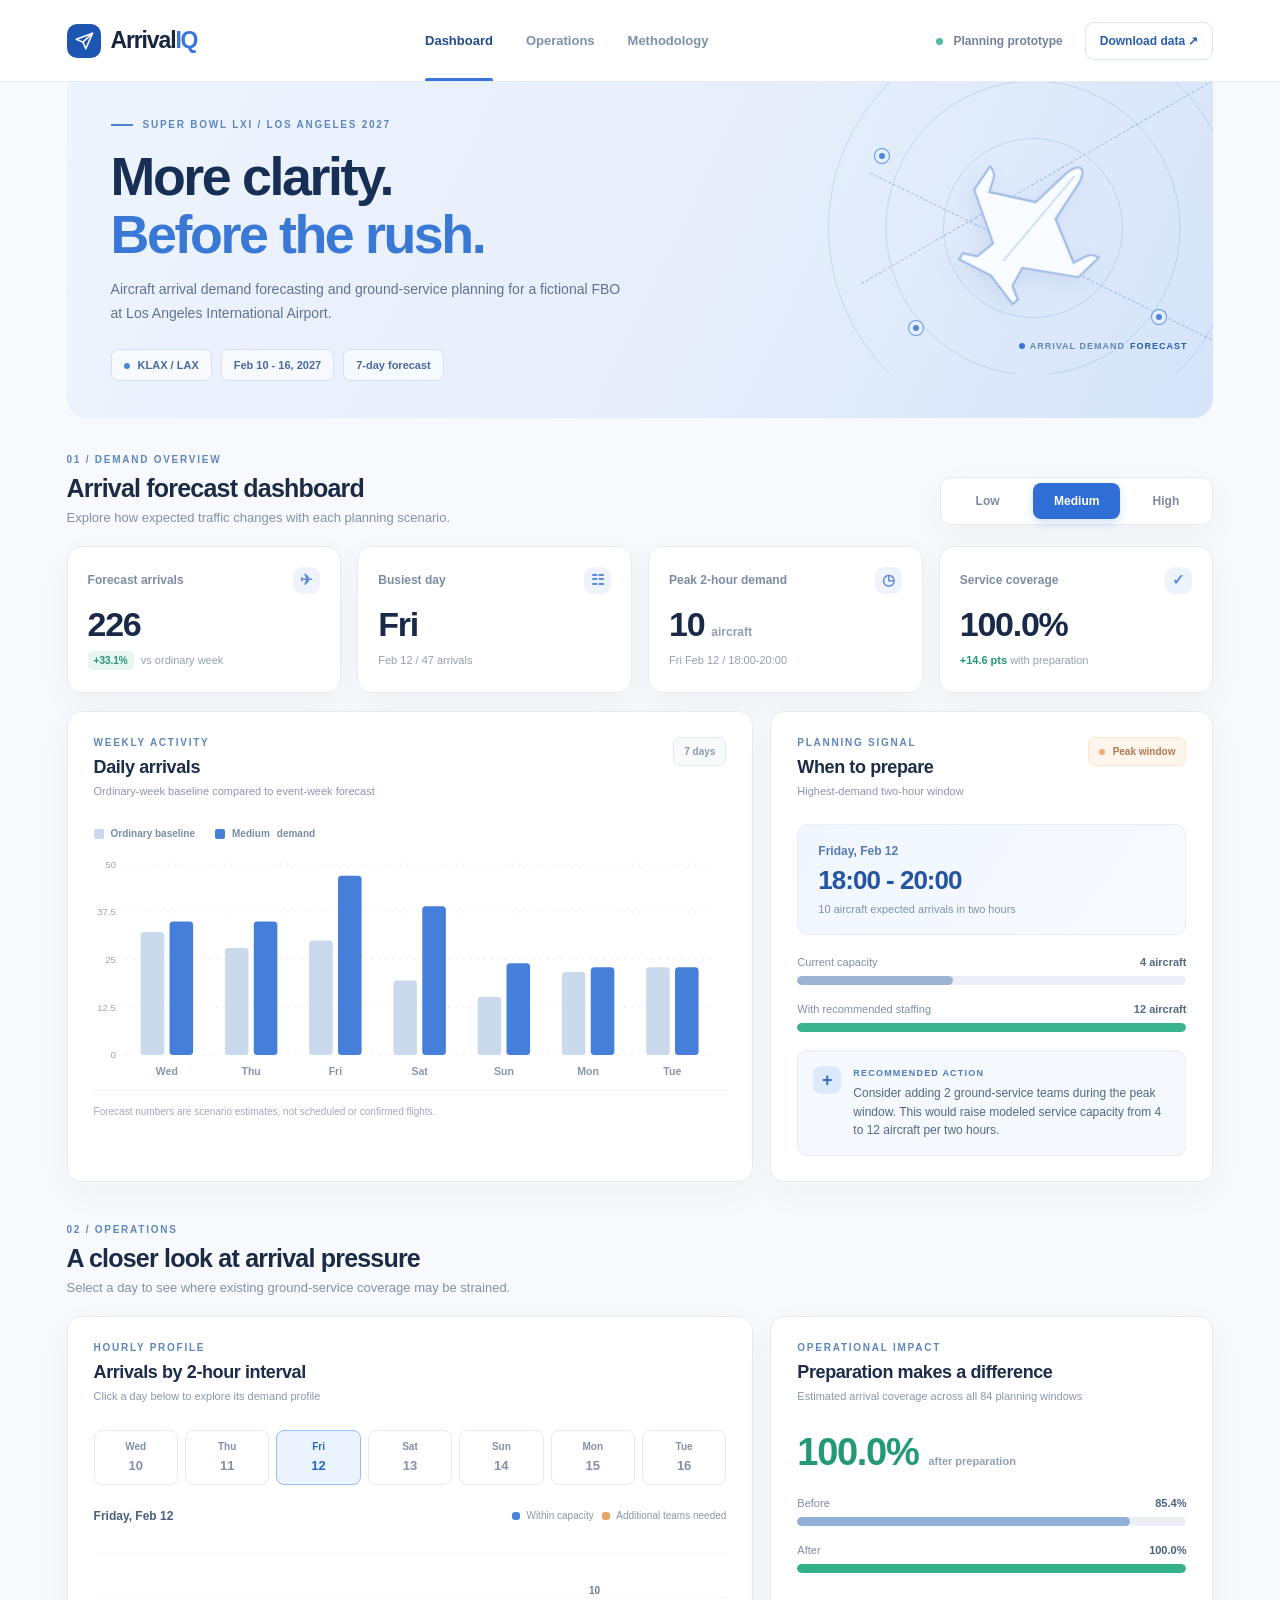
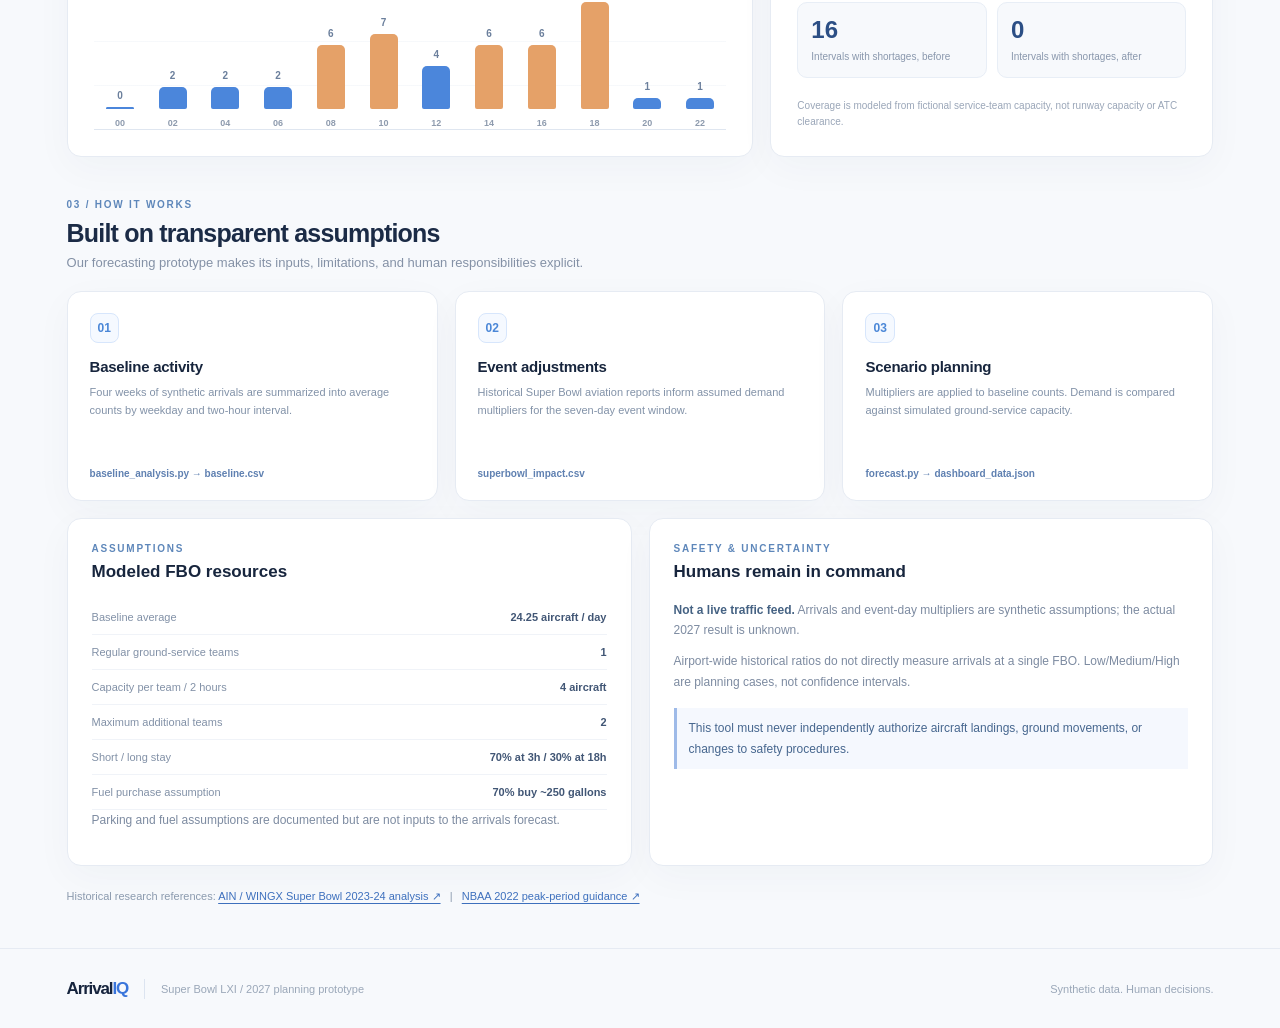
==== commit e6aa01d5: "Add files via upload" ====
--- a/index.html
+++ b/index.html
@@ -1,217 +1,118 @@
-<!DOCTYPE html>
+<!doctype html>
 <html lang="en">
 <head>
   <meta charset="utf-8">
   <meta name="viewport" content="width=device-width, initial-scale=1">
-  <title>LAXY Intelligent FBO – Super Bowl LXI Operations (LAX)</title>
-  <meta name="description" content="AI-powered business aviation operations center for a fictional FBO at LAX during Super Bowl LXI week, Feb 10–16, 2027. Synthetic data for demonstration; planning support only.">
-  <meta name="theme-color" content="#2b1065">
-  <link rel="icon" href="data:image/svg+xml,%3Csvg xmlns='http://www.w3.org/2000/svg' viewBox='0 0 32 32'%3E%3Crect width='32' height='32' rx='8' fill='%232b1065'/%3E%3Cpath d='M6 19l9-2.500L11 8h2.500l6.500 7 5-1.400a2 2 0 011.100 3.800l-5 1.400-6.500 7H12l4-7.600-9 2.500z' fill='%23c4a6ff'/%3E%3C/svg%3E">
-  <link rel="stylesheet" href="css/styles.css">
+  <meta name="theme-color" content="#f7f9fc">
+  <meta name="description" content="ArrivalIQ: Super Bowl LXI aircraft arrival demand scenarios at a fictional LAX FBO.">
+  <title>ArrivalIQ | Super Bowl LXI FBO Planning</title>
+  <link rel="stylesheet" href="styles.css">
+  <script src="app.js" defer></script>
 </head>
-<body data-scen="high" class="intro-on">
-  <a class="skip" href="#main">Skip to content</a>
+<body>
+  <div class="app-shell">
+    <header class="site-header">
+      <a class="brand" href="#top" aria-label="ArrivalIQ home">
+        <span class="brand-icon" aria-hidden="true">
+          <svg viewBox="0 0 28 28" fill="none"><path d="m24 5-7.9 18-3.4-7.7L5 11.9 24 5Z" stroke="currentColor" stroke-width="1.85" stroke-linejoin="round"/><path d="M12.7 15.3 24 5" stroke="currentColor" stroke-width="1.85" stroke-linecap="round"/></svg>
+        </span>
+        <span class="brand-word">Arrival<span>IQ</span></span>
+      </a>
+      <nav class="main-nav" aria-label="Main navigation">
+        <a class="nav-link active" href="#dashboard">Dashboard</a>
+        <a class="nav-link" href="#operations">Operations</a>
+        <a class="nav-link" href="#methodology">Methodology</a>
+      </nav>
+      <div class="header-right"><span class="header-indicator"><span></span> Planning prototype</span><a class="header-button" href="forecast_2027.csv" download>Download data <span aria-hidden="true">&#8599;</span></a></div>
+    </header>
 
-  <!-- ===================== LANDING ANIMATION ===================== -->
-  <div id="intro" class="intro" role="dialog" aria-modal="true" aria-label="LAXY Intelligent FBO welcome animation">
-    <canvas id="intro-canvas" aria-hidden="true"></canvas>
-    <div class="intro-ui">
-      <div class="intro-top">
-        <div class="intro-brand">
-          <svg viewBox="0 0 48 48" aria-hidden="true"><defs><linearGradient id="lg1" x1="0" y1="0" x2="1" y2="1"><stop offset="0" stop-color="#7c3aed"/><stop offset="1" stop-color="#2b1065"/></linearGradient></defs><rect width="48" height="48" rx="12" fill="url(#lg1)"/><path d="M9 29l13-3.600L16 12h3.600l9.400 10.500 7-2a2.800 2.800 0 011.600 5.400l-7 2-9.400 10.500H18l5.800-11z" fill="#fff"/><path d="M8 40h32" stroke="#c4a6ff" stroke-width="2.400" stroke-dasharray="5 4" stroke-linecap="round"/></svg>
-          <div>
-            <div class="intro-eyebrow">Super Bowl LXI &middot; Los Angeles International</div>
-            <h1>LAXY <span>Intelligent FBO</span></h1>
-          </div>
+    <main id="top">
+      <section class="hero" aria-label="Introduction">
+        <div class="hero-copy">
+          <div class="eyebrow"><span class="eyebrow-line"></span> SUPER BOWL LXI / LOS ANGELES 2027</div>
+          <h1>More clarity.<br><span>Before the rush.</span></h1>
+          <p>Aircraft arrival demand forecasting and ground-service planning for a fictional FBO at Los Angeles International Airport.</p>
+          <div class="hero-chips"><span class="chip"><span class="icon-dot"></span> KLAX / LAX</span><span class="chip">Feb 10 - 16, 2027</span><span class="chip">7-day forecast</span></div>
         </div>
-        <button type="button" class="intro-skip" id="intro-skip">Skip Animation &rsaquo;</button>
-      </div>
-      <div class="intro-bottom">
-        <div class="intro-status"><span id="intro-msg" aria-live="polite">Approaching LAX&hellip;</span><b id="intro-pct">0%</b></div>
-        <div class="intro-bar" role="progressbar" aria-label="Loading operations dashboard" aria-valuemin="0" aria-valuemax="100"><span id="intro-fill"></span></div>
-        <button type="button" class="intro-enter" id="intro-enter">Enter Operations Dashboard</button>
-        <p class="intro-note">Synthetic data &middot; planning support only &middot; air traffic control and airport personnel remain in command</p>
-      </div>
-    </div>
-  </div>
-
-  <!-- ===================== NAVIGATION ===================== -->
-  <header class="appbar" id="appbar">
-    <div class="ab-top">
-      <a class="brand" href="#dashboard" aria-label="LAXY Intelligent FBO - Dashboard">
-        <svg class="logo" viewBox="0 0 48 48" aria-hidden="true"><defs><linearGradient id="lg2" x1="0" y1="0" x2="1" y2="1"><stop offset="0" stop-color="#8b5cf6"/><stop offset="1" stop-color="#3b1a85"/></linearGradient></defs><rect width="48" height="48" rx="12" fill="url(#lg2)"/><path d="M9 29l13-3.600L16 12h3.600l9.400 10.500 7-2a2.800 2.800 0 011.600 5.400l-7 2-9.400 10.500H18l5.800-11z" fill="#fff"/><path d="M8 40h32" stroke="#d8c9fb" stroke-width="2.400" stroke-dasharray="5 4" stroke-linecap="round"/></svg>
-        <div><h1>LAXY <span>Intelligent FBO</span></h1><p>Super Bowl LXI Operations</p></div>
-      </a>
-      <div class="ab-spacer"></div>
-      <div class="ab-meta">
-        <div class="ab-scen"><span class="cb-label" id="scen-label">Demand level</span>
-          <div class="seg seg-sm scen-seg in-bar" role="radiogroup" aria-labelledby="scen-label">
-            <button type="button" role="radio" data-s="low"><i></i>Low</button><button type="button" role="radio" data-s="medium"><i></i>Medium</button><button type="button" role="radio" data-s="high"><i></i>High</button>
-          </div>
-        </div>
-        <div class="ab-date" id="ab-date" aria-live="polite"></div>
-        <button type="button" class="bell" id="bell" aria-label="Open Alerts Center" aria-haspopup="dialog"><span id="bell-ico"></span><span class="bell-badge none" id="bell-badge">0</span></button>
-        <button type="button" class="menu-btn" id="menu-btn" aria-label="Open navigation menu" aria-expanded="false" aria-controls="tabs"><svg width="22" height="22" viewBox="0 0 24 24" fill="none" stroke="currentColor" stroke-width="2.2" stroke-linecap="round" aria-hidden="true"><path d="M4 7h16M4 12h16M4 17h16"/></svg></button>
-      </div>
-    </div>
-    <nav class="tabs" id="tabs" aria-label="Operations sections"></nav>
-    <div class="updbar" id="updbar" aria-hidden="true"></div>
-  </header>
-
-  <div class="modebar" role="note">
-    <div class="mb-inner">
-      <span class="tag-syn">SYNTHETIC DATA</span>
-      <span>Estimates for demonstration. Planning support only &mdash; ATC, airport authorities and certified personnel decide all runway and aircraft-movement actions.</span>
-      <span class="model-meta" id="model-meta">Loading model&hellip;</span>
-    </div>
-  </div>
-
-  <div class="controlbar" id="controlbar">
-    <div class="cb-group cb-dates">
-      <span class="cb-label" id="date-label">Planning date &middot; Super Bowl LXI week</span>
-      <div class="date-pills" id="date-pills" role="radiogroup" aria-labelledby="date-label"></div>
-    </div>
-    <div class="cb-group cb-scen-m">
-      <span class="cb-label">Demand level</span>
-      <div class="seg scen-seg" role="radiogroup" aria-label="Demand level">
-        <button type="button" role="radio" data-s="low"><i></i>Low</button><button type="button" role="radio" data-s="medium"><i></i>Medium</button><button type="button" role="radio" data-s="high"><i></i>High</button>
-      </div>
-    </div>
-    <div class="cb-group cb-time">
-      <span class="cb-label" id="time-label">Operations clock (simulated)</span>
-      <div class="opstime">
-        <button type="button" class="play" id="btn-play" aria-label="Play operations clock" title="Play / pause the simulated operations clock"></button>
-        <input type="range" id="ops-slider" min="0" max="23" step="1" aria-labelledby="time-label"><output id="ops-out" for="ops-slider"></output>
-      </div>
-    </div>
-    <div class="cb-group cb-actions">
-      <button type="button" class="btn btn-primary" id="btn-refresh" title="Request updated predictions from the forecasting backend (mock)">
-        <span id="refresh-ico"></span><span class="lbl">Refresh Forecast</span>
-      </button>
-      <div class="menu-wrap">
-        <button type="button" class="btn btn-light" id="btn-export" aria-haspopup="true" aria-expanded="false"><span id="export-ico"></span><span>Export</span></button>
-        <div class="menu" id="export-menu" hidden>
-          <button type="button" data-x="csv"><b>Daily schedule (CSV)</b><small>Selected date &amp; scenario, anonymized</small></button>
-          <button type="button" data-x="plan"><b>Preparation plan (Markdown)</b><small>Staffing, fuel, parking, alerts, approvals</small></button>
-          <button type="button" data-x="print"><b>Print / save as PDF</b><small>Current page</small></button>
-        </div>
-      </div>
-    </div>
-  </div>
-
-  <div class="shell">
-    <main id="main" tabindex="-1">
-
-      <!-- 1 · DASHBOARD -->
-      <section class="page" id="page-dashboard" data-page="dashboard" hidden>
-        <div class="panel-section" id="overview">
-          <div id="body-overview"></div>
-          <span id="meta-overview" hidden></span>
-        </div>
-        <div class="panel-section" id="alerts">
-          <header class="sec-head"><div><h2><span class="sh-ico" data-ico="bell"></span>Alerts Center</h2><p>Severity, time, affected resource and the recommended human action.</p></div><div class="sec-meta" id="meta-alerts"></div></header>
-          <div id="body-alerts"></div>
-        </div>
-        <div class="panel-section" id="safety">
-          <header class="sec-head"><div><h2><span class="sh-ico" data-ico="shield"></span>Responsible AI &amp; Safety</h2><p>What this system will and will not do.</p></div><div class="sec-meta" id="meta-safety"></div></header>
-          <div id="body-safety"></div>
+        <div class="hero-visual" aria-hidden="true">
+          <div class="radar radar-1"></div><div class="radar radar-2"></div><div class="radar radar-3"></div>
+          <div class="visual-path path-one"></div><div class="visual-path path-two"></div>
+          <span class="radar-point r1"></span><span class="radar-point r2"></span><span class="radar-point r3"></span>
+          <svg class="hero-plane" width="166" height="166" viewBox="0 0 166 166" fill="none"><path d="M83 13c-4 0-7 7-8 13l-5 42-42 22-5-12c-2-6-8-8-11-8l3 28 49 29-4 20-13 7 1 7 35-8 35 8 1-7-13-7-4-20 49-29 3-28c-3 0-9 2-11 8l-5 12-42-22-5-42c-1-6-4-13-8-13Z" fill="#f8fbff" stroke="#9db9e5" stroke-width="2"/><path d="m83 23 0 111" stroke="#d3e0f4" stroke-width="2"/></svg>
+          <div class="visual-label"><span class="visual-label-dot"></span> ARRIVAL DEMAND <strong>FORECAST</strong></div>
         </div>
       </section>
 
-      <!-- 2 · ARRIVAL FORECAST -->
-      <section class="page" id="page-forecast" data-page="forecast" hidden>
-        <div class="page-head"><div><h2><span class="ph-ico" data-ico="chart"></span>Arrival Forecast</h2><p>Seven-day private &amp; business aviation forecast for Feb 10–16, 2027, against an ordinary week.</p></div><div class="sec-meta" id="meta-forecast"></div></div>
-        <div class="panel-section" id="forecast"><div id="body-forecast"></div></div>
-        <div class="panel-section" id="scenarios">
-          <header class="sec-head"><div><h2><span class="sh-ico" data-ico="layers"></span>Low, Medium &amp; High Demand Scenarios</h2><p>See how each demand level changes the whole plan.</p></div><div class="sec-meta" id="meta-scenarios"></div></header>
-          <div id="body-scenarios"></div>
+      <section id="dashboard" class="content-section">
+        <div class="section-heading section-heading-flex">
+          <div><div class="overline">01 / DEMAND OVERVIEW</div><h2>Arrival forecast dashboard</h2><p>Explore how expected traffic changes with each planning scenario.</p></div>
+          <div class="scenario-control" role="group" aria-label="Demand scenario">
+            <button type="button" data-scenario="low" aria-pressed="false">Low</button>
+            <button type="button" data-scenario="medium" aria-pressed="true" class="selected">Medium</button>
+            <button type="button" data-scenario="high" aria-pressed="false">High</button>
+          </div>
+        </div>
+
+        <div id="loadError" class="error-panel" hidden><strong>Unable to load forecast data.</strong><p>For local viewing, serve this folder with <code>python -m http.server 8000</code>, then open <code>http://localhost:8000</code>. GitHub Pages will load the data automatically.</p></div>
+        <div id="dashboardContent">
+          <div class="kpi-grid">
+            <article class="kpi-card"><div class="kpi-top"><span>Forecast arrivals</span><span class="kpi-icon" aria-hidden="true">&#9992;</span></div><div class="kpi-value" id="kpiTotal">--</div><div class="kpi-footer"><span class="kpi-tag" id="kpiIncrease">--</span> vs ordinary week</div></article>
+            <article class="kpi-card"><div class="kpi-top"><span>Busiest day</span><span class="kpi-icon" aria-hidden="true">&#9783;</span></div><div class="kpi-value" id="kpiPeakDay">--</div><div class="kpi-footer" id="kpiPeakDayDetail">--</div></article>
+            <article class="kpi-card"><div class="kpi-top"><span>Peak 2-hour demand</span><span class="kpi-icon" aria-hidden="true">&#9719;</span></div><div class="kpi-value"><span id="kpiPeakCount">--</span><span class="kpi-unit">aircraft</span></div><div class="kpi-footer" id="kpiPeakDetail">--</div></article>
+            <article class="kpi-card"><div class="kpi-top"><span>Service coverage</span><span class="kpi-icon" aria-hidden="true">&#10003;</span></div><div class="kpi-value" id="kpiCoverage">--</div><div class="kpi-footer"><span class="positive-text" id="kpiCoverageDiff">--</span> with preparation</div></article>
+          </div>
+
+          <div class="dashboard-grid">
+            <article class="panel chart-panel">
+              <div class="panel-heading"><div><div class="card-label">WEEKLY ACTIVITY</div><h3>Daily arrivals</h3><p>Ordinary-week baseline compared to event-week forecast</p></div><div class="tiny-pill">7 days</div></div>
+              <div class="chart-legend"><span><i class="legend-swatch baseline"></i> Ordinary baseline</span><span><i class="legend-swatch predicted"></i> <span id="scenarioLegend">Medium</span> demand</span></div>
+              <div class="daily-chart-wrap"><svg id="dailyChart" viewBox="0 0 720 268" role="img" aria-label="Daily baseline versus forecast bar chart"></svg></div>
+              <div class="chart-footnote">Forecast numbers are scenario estimates, not scheduled or confirmed flights.</div>
+            </article>
+            <article class="panel insight-panel">
+              <div class="panel-heading"><div><div class="card-label">PLANNING SIGNAL</div><h3>When to prepare</h3><p>Highest-demand two-hour window</p></div><span class="pulse-badge"><span></span> Peak window</span></div>
+              <div class="peak-time-wrap"><div class="peak-date" id="peakDateText">--</div><div class="peak-time" id="peakTimeText">--</div><div class="peak-time-caption"><span id="peakWindowCount">--</span> expected arrivals in two hours</div></div>
+              <div class="capacity-comparison"><div class="capacity-label"><span>Current capacity</span><strong id="regularCapacityText">4 aircraft</strong></div><div class="capacity-track"><span class="capacity-progress baseline-bar" id="capacityBeforeBar"></span></div><div class="capacity-label"><span>With recommended staffing</span><strong id="plannedCapacityText">--</strong></div><div class="capacity-track"><span class="capacity-progress after-bar" id="capacityAfterBar"></span></div></div>
+              <div class="recommendation-strip"><div class="recommendation-icon">+</div><div><div class="recommendation-label">RECOMMENDED ACTION</div><p id="recommendationText">--</p></div></div>
+            </article>
+          </div>
         </div>
       </section>
 
-      <!-- 3 · LIVE SCHEDULE -->
-      <section class="page" id="page-schedule" data-page="schedule" hidden>
-        <div class="page-head"><div><h2><span class="ph-ico" data-ico="clock"></span>Live Schedule</h2><p>Hourly arrival blocks with parking, fuel windows, ground-handler assignments, delays and recommended spacing. Click any aircraft for details.</p></div><div class="sec-meta" id="meta-schedule"></div></div>
-        <div class="panel-section" id="schedule"><div id="body-schedule"></div></div>
-      </section>
-
-      <!-- 4 · PARKING & RAMP -->
-      <section class="page" id="page-parking" data-page="parking" hidden>
-        <div class="page-head"><div><h2><span class="ph-ico" data-ico="park"></span>Parking &amp; Ramp</h2><p>Color-coded ramp map and aircraft list. Final aircraft placement always needs human approval.</p></div><div class="sec-meta" id="meta-parking"></div></div>
-        <div class="panel-section" id="parking"><div id="body-parking"></div></div>
-      </section>
-
-      <!-- 5 · RUNWAY OPERATIONS -->
-      <section class="page" id="page-runway" data-page="runway" hidden>
-        <div class="page-head"><div><h2><span class="ph-ico" data-ico="runway"></span>Runway Operations</h2><p>Advisory planning data only: expected arrival periods, availability, conflicts and recommended windows.</p></div><div class="sec-meta" id="meta-runway"></div></div>
-        <div class="panel-section" id="runway"><div id="body-runway"></div></div>
-      </section>
-
-      <!-- 6 · FUEL PLANNING -->
-      <section class="page" id="page-fuel" data-page="fuel" hidden>
-        <div class="page-head"><div><h2><span class="ph-ico" data-ico="fuel"></span>Fuel Planning</h2><p>Demand, inventory, reserve and when to replenish.</p></div><div class="sec-meta" id="meta-fuel"></div></div>
-        <div class="panel-section" id="fuel"><div id="body-fuel"></div></div>
-      </section>
-
-      <!-- 7 · STAFFING -->
-      <section class="page" id="page-staffing" data-page="staffing" hidden>
-        <div class="page-head"><div><h2><span class="ph-ico" data-ico="crew"></span>Staffing</h2><p>Recommended staff by hour versus who is on the roster.</p></div><div class="sec-meta" id="meta-staffing"></div></div>
-        <div class="panel-section" id="staffing"><div id="body-staffing"></div></div>
-      </section>
-
-      <!-- 8 · AI OPERATIONS ASSISTANT -->
-      <section class="page" id="page-assistant" data-page="assistant" hidden>
-        <div class="page-head"><div><h2><span class="ph-ico" data-ico="spark"></span>AI Operations Assistant</h2><p>Ask questions in plain language. Answers use the forecast and schedule data and are planning recommendations only.</p></div><div class="sec-meta" id="meta-chat"></div></div>
-        <div class="panel-section" id="chat"><div id="body-chat"></div></div>
-        <div class="panel-section" id="scheduler">
-          <header class="sec-head"><div><h2><span class="sh-ico" data-ico="clock"></span>Scheduling recommendations</h2><p>Advisory plan to spread arrivals, services, parking and fuel work.</p></div><div class="sec-meta" id="meta-assistant"></div></header>
-          <div id="body-assistant"></div>
+      <section id="operations" class="content-section">
+        <div class="section-heading"><div class="overline">02 / OPERATIONS</div><h2>A closer look at arrival pressure</h2><p>Select a day to see where existing ground-service coverage may be strained.</p></div>
+        <div class="operations-grid">
+          <article class="panel hourly-panel">
+            <div class="panel-heading"><div><div class="card-label">HOURLY PROFILE</div><h3>Arrivals by 2-hour interval</h3><p>Click a day below to explore its demand profile</p></div></div>
+            <div class="date-tabs" id="dateTabs" role="group" aria-label="Select date"></div>
+            <div class="hourly-title-row"><strong id="selectedDateTitle">--</strong><span><span class="small-dot blue"></span> Within capacity &nbsp; <span class="small-dot amber"></span> Additional teams needed</span></div>
+            <div id="hourlyChart" class="hourly-chart" aria-label="Arrivals by two-hour period"></div>
+          </article>
+          <article class="panel capacity-panel">
+            <div class="panel-heading"><div><div class="card-label">OPERATIONAL IMPACT</div><h3>Preparation makes a difference</h3><p>Estimated arrival coverage across all 84 planning windows</p></div></div>
+            <div class="coverage-number"><span id="coverageAfterNumber">--</span><small>after preparation</small></div>
+            <div class="coverage-rows"><div class="coverage-row"><span>Before</span><strong id="coverageBeforeLabel">--</strong></div><div class="coverage-track"><div id="coverageBeforeBar"></div></div><div class="coverage-row"><span>After</span><strong id="coverageAfterLabel">--</strong></div><div class="coverage-track"><div class="green-fill" id="coverageAfterBar"></div></div></div>
+            <div class="small-stats"><div><strong id="shortageBefore">--</strong><span>Intervals with shortages, before</span></div><div><strong id="shortageAfter">--</strong><span>Intervals with shortages, after</span></div></div>
+            <p class="model-note">Coverage is modeled from fictional service-team capacity, not runway capacity or ATC clearance.</p>
+          </article>
         </div>
       </section>
 
-      <!-- 9 · REPORTS -->
-      <section class="page" id="page-reports" data-page="reports" hidden>
-        <div class="page-head"><div><h2><span class="ph-ico" data-ico="file"></span>Reports</h2><p>Exports, forecast accuracy, measurable impact and the Responsible AI statement.</p></div><div class="sec-meta" id="meta-reports"></div></div>
-        <div class="panel-section" id="exports"><div id="body-reports"></div></div>
-        <div class="panel-section" id="impact">
-          <header class="sec-head"><div><h2><span class="sh-ico" data-ico="chart"></span>Forecast Accuracy &amp; Impact</h2><p>Measured value of the tool, with synthetic data clearly labeled.</p></div><div class="sec-meta" id="meta-impact"></div></header>
-          <div id="body-impact"></div>
+      <section id="methodology" class="content-section methodology-section">
+        <div class="section-heading"><div class="overline">03 / HOW IT WORKS</div><h2>Built on transparent assumptions</h2><p>Our forecasting prototype makes its inputs, limitations, and human responsibilities explicit.</p></div>
+        <div class="method-grid">
+          <div class="method-card"><div class="method-no">01</div><h3>Baseline activity</h3><p>Four weeks of synthetic arrivals are summarized into average counts by weekday and two-hour interval.</p><div class="method-tag">baseline_analysis.py &rarr; baseline.csv</div></div>
+          <div class="method-card"><div class="method-no">02</div><h3>Event adjustments</h3><p>Historical Super Bowl aviation reports inform assumed demand multipliers for the seven-day event window.</p><div class="method-tag">superbowl_impact.csv</div></div>
+          <div class="method-card"><div class="method-no">03</div><h3>Scenario planning</h3><p>Multipliers are applied to baseline counts. Demand is compared against simulated ground-service capacity.</p><div class="method-tag">forecast.py &rarr; dashboard_data.json</div></div>
         </div>
-        <div class="panel-section" id="responsible">
-          <header class="sec-head"><div><h2><span class="sh-ico" data-ico="shield"></span>Privacy, Safety &amp; Human Oversight</h2><p>Responsible AI: what this system will and will not do.</p></div><div class="sec-meta" id="meta-responsible"></div></header>
-          <div id="body-responsible"></div>
+        <div class="detail-grid">
+          <article class="detail-card"><div class="card-label">ASSUMPTIONS</div><h3>Modeled FBO resources</h3><div class="detail-row"><span>Baseline average</span><strong id="assumptionDaily">--</strong></div><div class="detail-row"><span>Regular ground-service teams</span><strong id="assumptionTeams">--</strong></div><div class="detail-row"><span>Capacity per team / 2 hours</span><strong id="assumptionCapacity">--</strong></div><div class="detail-row"><span>Maximum additional teams</span><strong id="assumptionExtra">--</strong></div><div class="detail-row"><span>Short / long stay</span><strong id="assumptionParking">--</strong></div><div class="detail-row"><span>Fuel purchase assumption</span><strong id="assumptionFuel">--</strong></div><p class="model-note">Parking and fuel assumptions are documented but are not inputs to the arrivals forecast.</p></article>
+          <article class="detail-card"><div class="card-label">SAFETY & UNCERTAINTY</div><h3>Humans remain in command</h3><p><strong>Not a live traffic feed.</strong> Arrivals and event-day multipliers are synthetic assumptions; the actual 2027 result is unknown.</p><p>Airport-wide historical ratios do not directly measure arrivals at a single FBO. Low/Medium/High are planning cases, not confidence intervals.</p><p class="safety-callout">This tool must never independently authorize aircraft landings, ground movements, or changes to safety procedures.</p></article>
         </div>
+        <div class="footer-sources">Historical research references: <a href="https://www.ainonline.com/aviation-news/business-aviation/2024-02-13/super-bowl-draws-flocks-aircraft-numbers-down-previous" target="_blank" rel="noopener noreferrer">AIN / WINGX Super Bowl 2023-24 analysis &#8599;</a> &nbsp; | &nbsp; <a href="https://nbaa.org/aircraft-operations/airspace/regional/super-bowl-lvi/" target="_blank" rel="noopener noreferrer">NBAA 2022 peak-period guidance &#8599;</a></div>
       </section>
-
-      <footer class="foot">
-        <p><b>LAXY Intelligent FBO</b> &middot; hackathon prototype &middot; fictional operator at LAX &middot; Super Bowl LXI week. All data synthetic or backend-generated for demonstration. Planning support only; humans approve all actions; ATC and airport authorities control all aircraft movements.</p>
-      </footer>
     </main>
+    <footer class="site-footer"><div><span class="footer-brand">Arrival<span>IQ</span></span><span class="footer-divider"></span> Super Bowl LXI / 2027 planning prototype</div><span>Synthetic data. Human decisions.</span></footer>
   </div>
-
-  <div class="scrim" id="scrim"></div>
-  <aside class="drawer" id="drawer" role="dialog" aria-modal="true" aria-labelledby="dr-title" aria-hidden="true" tabindex="-1">
-    <div class="dr-head"><div><h3 id="dr-title"></h3><p id="dr-sub"></p></div><button type="button" class="dr-close" id="dr-close" aria-label="Close panel">&times;</button></div>
-    <div class="dr-body" id="dr-body"></div>
-  </aside>
-
-  <div id="toast-host" class="toast-host" aria-live="polite" role="status"></div>
-  <div id="loading" class="loading" role="status" hidden><div class="ld-box"><div class="ld-plane" aria-hidden="true"></div><p>Updating forecast&hellip;</p></div></div>
-
-  <script src="js/charts.js"></script>
-  <script src="js/api.js"></script>
-  <script src="js/forecast-data.js"></script>
-  <script src="js/model.js"></script>
-  <script src="js/sim.js"></script>
-  <script src="js/app.js"></script>
-  <script src="js/views-overview.js"></script>
-  <script src="js/views-schedule.js"></script>
-  <script src="js/views-parking.js"></script>
-  <script src="js/views-runway.js"></script>
-  <script src="js/views-ops.js"></script>
-  <script src="js/chat.js"></script>
-  <script src="js/views-resources.js"></script>
-  <script src="js/views-insight.js"></script>
-  <script src="js/intro.js"></script>
-  <script>App.boot();</script>
 </body>
 </html>
--- a/styles.css
+++ b/styles.css
@@ -0,0 +1,5 @@
+:root{color-scheme:light;--bg:#f7f9fc;--surface:#fff;--ink:#17253d;--ink-strong:#0e1c35;--muted:#71809a;--line:#e6ebf3;--blue:#3a75db;--blue-strong:#2364d3;--blue-soft:#e9f0ff;--green:#2c9d79;--amber:#de9456;--shadow:0 11px 38px rgba(19,45,84,.035)}
+*{box-sizing:border-box}html{scroll-behavior:smooth}body{margin:0;background:var(--bg);color:var(--ink);font-family:Inter,-apple-system,BlinkMacSystemFont,"Segoe UI",Arial,sans-serif;-webkit-font-smoothing:antialiased}button,a{font:inherit}a{color:inherit;text-decoration:none}button{cursor:pointer}.app-shell{max-width:1480px;margin:0 auto}.site-header{height:82px;display:flex;align-items:center;justify-content:space-between;padding:0 clamp(24px,5.2vw,80px);background:#fff;border-bottom:1px solid var(--line);gap:22px}.brand{display:flex;align-items:center;gap:10px;flex-shrink:0}.brand-icon{display:grid;place-items:center;width:34px;height:34px;border-radius:10px;background:#1d56b2;color:#fff}.brand-icon svg{width:24px;height:24px}.brand-word,.footer-brand{font-weight:800;font-size:23px;letter-spacing:-1.15px;color:#16243d}.brand-word span,.footer-brand span{color:var(--blue)}.main-nav{display:flex;align-items:center;gap:33px;height:100%}.nav-link{font-size:13px;font-weight:600;color:#8090a7;height:100%;display:flex;align-items:center;position:relative}.nav-link.active{color:#204a90}.nav-link.active:after{content:"";position:absolute;bottom:0;left:0;right:0;height:3px;background:var(--blue);border-radius:2px 2px 0 0}.header-right{display:flex;align-items:center;gap:22px}.header-indicator{font-size:12px;font-weight:600;color:#75839a;white-space:nowrap}.header-indicator span,.pulse-badge span{display:inline-block;width:7px;height:7px;background:#52bc9f;border-radius:50%;margin-right:7px}.header-button{border:1px solid #d9e4f5;color:#285bb1;border-radius:9px;padding:11px 14px;font-weight:700;font-size:12px;white-space:nowrap}.header-button:hover{background:var(--blue-soft)}main{padding:0 clamp(24px,5.2vw,80px)}.hero{min-height:292px;position:relative;border-radius:0 0 20px 20px;display:flex;align-items:center;justify-content:space-between;overflow:hidden;background:linear-gradient(115deg,#eef4fd 0%,#e6eefb 57%,#d5e4fa 100%);margin-bottom:36px}.hero-copy{padding:37px 44px;position:relative;z-index:2;max-width:715px}.eyebrow,.overline,.card-label{font-size:10px;letter-spacing:1.75px;font-weight:800;color:#5e87ba}.eyebrow{display:flex;align-items:center;gap:10px}.eyebrow-line{width:22px;height:2px;background:#4a82d7}h1{font-size:clamp(34px,4.2vw,54px);letter-spacing:-2.4px;line-height:1.07;margin:18px 0 15px;color:#172e55}h1 span{color:#3978d4}.hero p{font-size:14px;line-height:1.7;color:#5f7391;max-width:520px;margin:0 0 23px}.hero-chips{display:flex;gap:9px;flex-wrap:wrap}.chip{background:#fff9;border:1px solid #d5e1f4;color:#486b9e;border-radius:7px;font-size:11px;font-weight:700;padding:9px 12px;white-space:nowrap}.icon-dot{display:inline-block;background:#4a87de;width:6px;height:6px;border-radius:50%;vertical-align:middle;margin-right:5px}.hero-visual{flex:0 0 385px;height:292px;position:relative;overflow:hidden;align-self:stretch}.radar{border:1px solid rgba(83,134,202,.22);border-radius:50%;position:absolute;left:53%;top:50%;transform:translate(-50%,-50%)}.radar-1{width:180px;height:180px}.radar-2{width:295px;height:295px}.radar-3{width:410px;height:410px}.hero-plane{position:absolute;left:54%;top:48%;transform:translate(-50%,-50%) rotate(40deg);filter:drop-shadow(0 9px 10px rgba(72,117,185,.12))}.visual-path{position:absolute;width:440px;border-top:1px dashed rgba(63,121,195,.4);transform:rotate(26deg);left:5%;top:64%}.path-two{transform:rotate(-30deg);top:31%;left:1%}.radar-point{background:#4e89d9;border:4px solid #e5eefc;box-shadow:0 0 0 1px #5f9ce5;position:absolute;border-radius:50%;width:14px;height:14px}.r1{left:12%;top:23%}.r2{left:84%;top:78%}.r3{left:21%;top:82%}.visual-label{position:absolute;bottom:23px;right:26px;display:flex;align-items:center;gap:5px;font-size:9px;font-weight:600;color:#6186b6;letter-spacing:1px}.visual-label strong{color:#2860aa}.visual-label-dot{width:6px;height:6px;border-radius:50%;background:var(--blue)}.content-section{scroll-margin-top:18px;margin-bottom:42px}.section-heading{margin-bottom:21px}.section-heading-flex{display:flex;justify-content:space-between;gap:20px;align-items:end}.section-heading h2{font-size:25px;letter-spacing:-.8px;line-height:1.2;color:#1b2b46;margin:8px 0 7px}.section-heading p{font-size:13px;color:#8491a6;margin:0}.scenario-control{display:flex;gap:4px;background:#fff;border:1px solid var(--line);padding:5px;border-radius:11px;box-shadow:var(--shadow);align-self:end}.scenario-control button{border:0;background:transparent;color:#7e8ca0;padding:11px 21px;border-radius:8px;font-size:12px;font-weight:700;min-width:83px}.scenario-control button:hover{color:#2864bd}.scenario-control button.selected{background:#2f6ed4;color:#fff;box-shadow:0 4px 10px #3b75ce33}.kpi-grid{display:grid;grid-template-columns:repeat(4,minmax(0,1fr));gap:16px;margin-bottom:18px}.kpi-card,.panel,.method-card,.detail-card{background:#fff;border:1px solid var(--line);box-shadow:var(--shadow);border-radius:14px}.kpi-card{padding:20px 20px 18px;min-height:147px}.kpi-top{font-size:12px;color:#7d8ca3;font-weight:600;display:flex;justify-content:space-between;align-items:center}.kpi-icon{display:grid;place-items:center;background:#eff4fc;border-radius:9px;width:27px;height:27px;color:#5d8bd7;font-size:15px}.kpi-value{display:flex;align-items:baseline;gap:7px;font-size:34px;font-weight:750;letter-spacing:-1.25px;margin-top:11px;color:#192a48;line-height:1.16;font-variant-numeric:tabular-nums}.kpi-unit{font-size:12px;letter-spacing:0;font-weight:650;color:#91a0b1}.kpi-footer{font-size:11px;color:#94a0b0;margin-top:10px}.kpi-tag{font-size:10px;font-weight:800;background:#e7f6f1;color:#299477;padding:4px 6px;border-radius:5px;margin-right:4px}.positive-text{color:#209775;font-weight:750}.dashboard-grid{display:grid;grid-template-columns:minmax(0,1.55fr) minmax(320px,1fr);gap:17px}.panel{padding:25px 26px}.panel-heading{display:flex;align-items:start;justify-content:space-between;gap:14px}.panel-heading h3{font-size:18px;letter-spacing:-.4px;margin:9px 0 5px;color:#1c2c49}.panel-heading p{margin:0;color:#8a98ad;font-size:11px;line-height:1.6}.tiny-pill{border:1px solid #e2e8f1;background:#f8fafc;border-radius:7px;color:#8b98ae;font-size:10px;font-weight:700;padding:8px 10px;white-space:nowrap}.chart-legend{display:flex;gap:20px;font-size:10px;color:#7a8ca6;font-weight:650;margin:28px 0 12px}.chart-legend>span{display:flex;align-items:center;gap:7px}.legend-swatch{display:inline-block;width:10px;height:10px;border-radius:2px}.legend-swatch.baseline{background:#cad9ee}.legend-swatch.predicted{background:#467fda}.daily-chart-wrap svg{display:block;width:100%;max-height:290px;overflow:visible}.chart-footnote{border-top:1px solid #eff2f7;padding-top:15px;margin-top:3px;font-size:10px;color:#a0aabe}.insight-panel{display:flex;flex-direction:column}.pulse-badge{color:#ac7956;background:#fff5ec;border:1px solid #ffe6cf;border-radius:7px;padding:8px 10px;font-size:10px;font-weight:700;white-space:nowrap}.pulse-badge span{background:#f2aa69;width:6px;height:6px;margin-right:5px}.peak-time-wrap{background:linear-gradient(125deg,#f1f6fe,#f7faff);border:1px solid #e8effa;border-radius:11px;margin:24px 0 21px;padding:19px 20px}.peak-date{font-size:12px;color:#547bb4;font-weight:750}.peak-time{font-size:26px;color:#2355a3;font-weight:800;letter-spacing:-1px;margin:7px 0}.peak-time-caption{font-size:11px;color:#7d92ae}.capacity-label{display:flex;justify-content:space-between;gap:10px;font-size:11px;color:#7f8fa7;margin-bottom:8px}.capacity-label strong{font-size:11px;color:#536984}.capacity-track,.coverage-track{height:9px;border-radius:100px;background:#ecf0f6;overflow:hidden;margin-bottom:18px}.capacity-progress{display:block;height:100%;border-radius:100px;transition:width .35s ease}.baseline-bar{background:#9db4d5}.after-bar,.green-fill{background:#39b48c}.recommendation-strip{display:flex;gap:12px;background:#f5f8fd;border:1px solid #e6edf7;padding:15px;border-radius:10px;margin-top:auto}.recommendation-icon{width:28px;height:28px;display:grid;place-items:center;border-radius:8px;background:#dceafb;color:#3370cc;font-size:18px;font-weight:600;flex-shrink:0}.recommendation-label{letter-spacing:1.2px;font-weight:800;font-size:9px;color:#4d7cbf;margin:2px 0 6px}.recommendation-strip p{margin:0;font-size:12px;line-height:1.55;color:#526985}.operations-grid{display:grid;grid-template-columns:minmax(0,1.55fr) minmax(310px,1fr);gap:17px}.date-tabs{display:grid;grid-template-columns:repeat(7,minmax(0,1fr));gap:7px;margin:24px 0 24px}.date-tabs button{border:1px solid #e4eaf3;background:#fff;color:#8291a7;border-radius:8px;padding:10px 3px;text-align:center}.date-tabs button.selected{background:#ebf3ff;border-color:#99bcf0;color:#2868c5}.date-tabs span{display:block;font-size:10px;font-weight:650;margin-bottom:4px}.date-tabs strong{font-size:13px}.hourly-title-row{display:flex;justify-content:space-between;align-items:center;gap:13px;margin:0 0 17px}.hourly-title-row strong{font-size:12px;color:#4b5f7e}.hourly-title-row>span{color:#8995a7;font-size:10px}.small-dot{display:inline-block;width:8px;height:8px;border-radius:3px;vertical-align:middle;margin-right:4px}.small-dot.blue{background:#4b86db}.small-dot.amber{background:#e9a566}.hourly-chart{display:grid;grid-template-columns:repeat(12,minmax(0,1fr));gap:8px;min-height:190px;align-items:end;padding:8px 4px 1px;background:repeating-linear-gradient(to top,transparent 0,transparent 43px,#eef2f7 44px);border-bottom:1px solid #dfe6f0}.hour-column{display:flex;flex-direction:column;align-items:center;justify-content:flex-end;height:175px;gap:4px}.hour-value{font-size:10px;color:#6b7f9c;min-height:13px;font-weight:700}.hour-bar{width:min(28px,95%);height:0;min-height:2px;background:#4b86db;border-radius:5px 5px 2px 2px;transition:height .3s}.hour-bar.over{background:#e5a168}.hour-tick{font-size:9px;color:#8e9bae;font-weight:650;margin-top:5px;white-space:nowrap}.coverage-number{display:flex;align-items:baseline;gap:10px;font-size:38px;font-weight:800;color:#239976;letter-spacing:-1.3px;margin:25px 0 23px}.coverage-number small{font-size:11px;color:#92a0b3;letter-spacing:0;font-weight:600}.coverage-row{display:flex;justify-content:space-between;font-size:11px;color:#7e8ea4;margin:13px 0 8px}.coverage-row strong{color:#4a627d}.coverage-track div{height:100%;width:0;background:#92afd6;border-radius:100px;transition:width .3s}.coverage-track .green-fill{background:#33b28a}.small-stats{display:grid;grid-template-columns:1fr 1fr;gap:10px;margin-top:29px}.small-stats>div{background:#f7f9fc;border:1px solid #e8eef6;border-radius:10px;padding:13px}.small-stats strong{font-size:24px;color:#2c4f85;display:block}.small-stats span{display:block;font-size:10px;color:#8997ac;line-height:1.5;margin-top:5px}.model-note{font-size:10px;color:#9aa6b8;line-height:1.65;margin:20px 0 0}.method-grid{display:grid;grid-template-columns:repeat(3,minmax(0,1fr));gap:17px}.method-card{padding:21px 22px}.method-no{font-size:12px;color:#4b87d7;font-weight:800;border:1px solid #d7e6fc;display:inline-flex;padding:7px;border-radius:8px;background:#f5f9ff}.method-card h3{font-size:15px;letter-spacing:-.25px;margin:15px 0 8px}.method-card p{font-size:11px;color:#8292a8;line-height:1.7;min-height:70px;margin:0}.method-tag{font-size:10px;color:#5f80b1;font-weight:650;margin-top:15px;overflow-wrap:anywhere}.detail-grid{display:grid;grid-template-columns:1fr 1fr;gap:17px;margin-top:17px}.detail-card{padding:24px}.detail-card h3{font-size:17px;margin:8px 0 18px}.detail-row{border-bottom:1px solid #f0f3f8;padding:11px 0;display:flex;justify-content:space-between;gap:15px;font-size:11px;color:#8291a7}.detail-row strong{color:#415675;text-align:right}.detail-card>p{font-size:12px;line-height:1.7;color:#7d8ba1;margin:0 0 11px}.detail-card>p strong{color:#456283}.detail-card .safety-callout{border-left:3px solid #9ebae8;padding:10px 12px;background:#f5f8fe;color:#47678f;margin-top:16px}.footer-sources{font-size:11px;color:#8b9aae;margin:21px 0 0;line-height:1.75}.footer-sources a{color:#3e70bd;text-decoration:underline;text-underline-offset:3px}.site-footer{border-top:1px solid var(--line);min-height:80px;padding:24px clamp(24px,5.2vw,80px);display:flex;align-items:center;justify-content:space-between;gap:18px;color:#9aa7b8;font-size:11px}.site-footer>div{display:flex;align-items:center;gap:16px}.footer-brand{font-size:17px}.footer-divider{width:1px;height:20px;background:#dce4f0}.error-panel{padding:20px;background:#fff5f3;border:1px solid #f7d3ca;color:#99473b;border-radius:12px;margin-bottom:20px}.error-panel p{margin:8px 0 0;font-size:12px}.error-panel code{background:#fff;padding:2px 4px;border-radius:3px}
+@media(max-width:1150px){.hero-visual{flex-basis:300px}.hero-copy{padding:32px}.kpi-grid{grid-template-columns:repeat(2,minmax(0,1fr))}.dashboard-grid,.operations-grid{grid-template-columns:minmax(0,1.25fr) minmax(290px,1fr)}.panel{padding:22px}.main-nav{gap:16px}.header-indicator{display:none}}
+@media(max-width:850px){.site-header{height:72px}.main-nav{display:none}.hero-visual{flex-basis:230px;opacity:.7}.hero-copy{padding:28px}.dashboard-grid,.operations-grid,.detail-grid{grid-template-columns:1fr}.method-grid{grid-template-columns:repeat(3,minmax(0,1fr))}.method-card{padding:15px}.method-card p{min-height:120px}.header-button{padding:9px}.section-heading h2{font-size:22px}}
+@media(max-width:560px){.site-header{padding:0 18px}.header-button{font-size:10px}.header-right{gap:8px}main{padding:0 16px}.hero{margin:0 -16px 28px;border-radius:0;min-height:310px}.hero-copy{padding:30px 20px}.hero-visual{position:absolute;right:-135px;top:20px;width:300px;height:260px;opacity:.2;pointer-events:none}.hero h1{font-size:38px}.hero p{max-width:370px}.section-heading-flex{display:block}.scenario-control{margin-top:17px;width:100%;justify-content:stretch}.scenario-control button{flex:1;min-width:0;padding:11px 5px}.kpi-grid{gap:10px}.kpi-card{padding:15px;min-height:139px}.kpi-top{font-size:10px}.kpi-value{font-size:30px}.kpi-footer{font-size:10px}.panel{padding:19px}.chart-legend{gap:12px;flex-wrap:wrap}.date-tabs{gap:4px}.date-tabs button{padding:9px 1px}.hourly-chart{gap:3px}.hour-tick{font-size:8px}.hour-bar{width:16px}.hourly-title-row{align-items:start}.hourly-title-row>span{max-width:180px;line-height:1.7;text-align:right}.method-grid{grid-template-columns:1fr}.method-card p{min-height:unset}.site-footer{padding:20px 16px;align-items:start}.site-footer>div{display:block}.footer-divider{display:none}.site-footer>span{max-width:110px;text-align:right}}
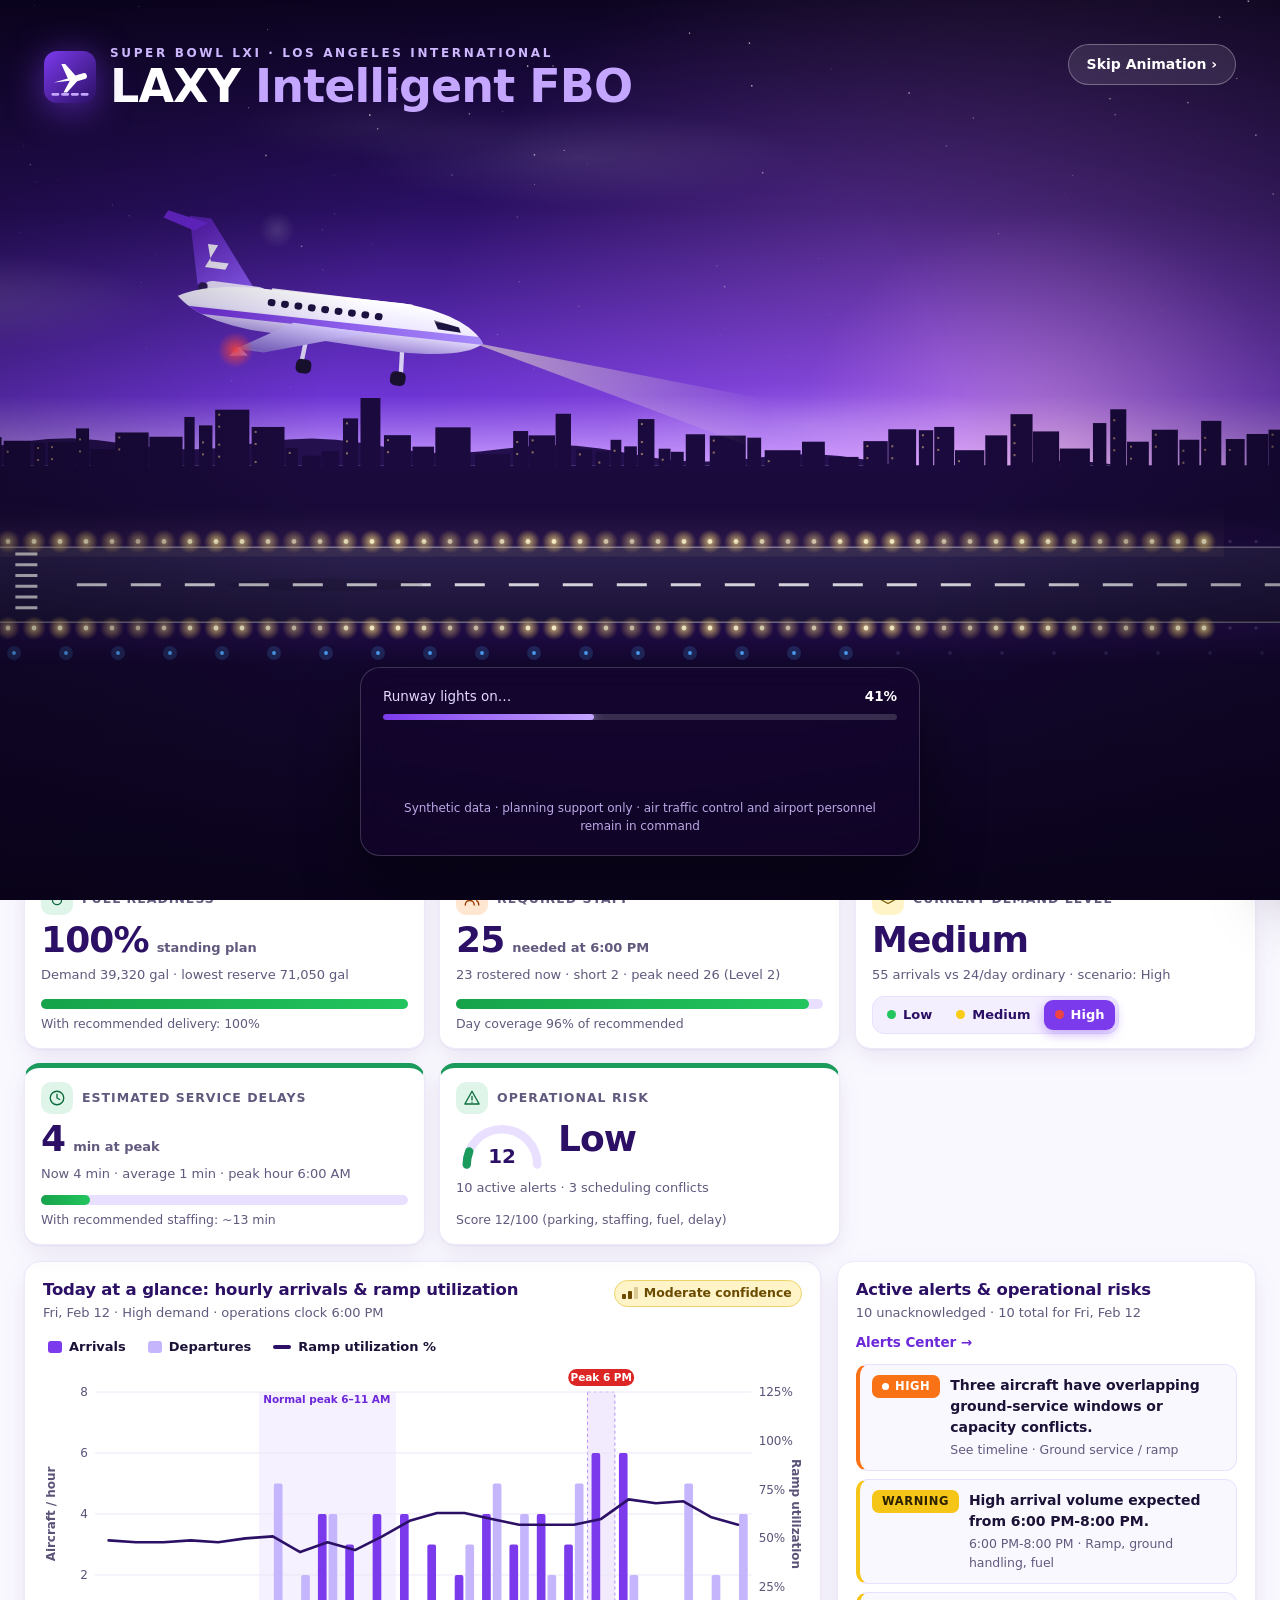
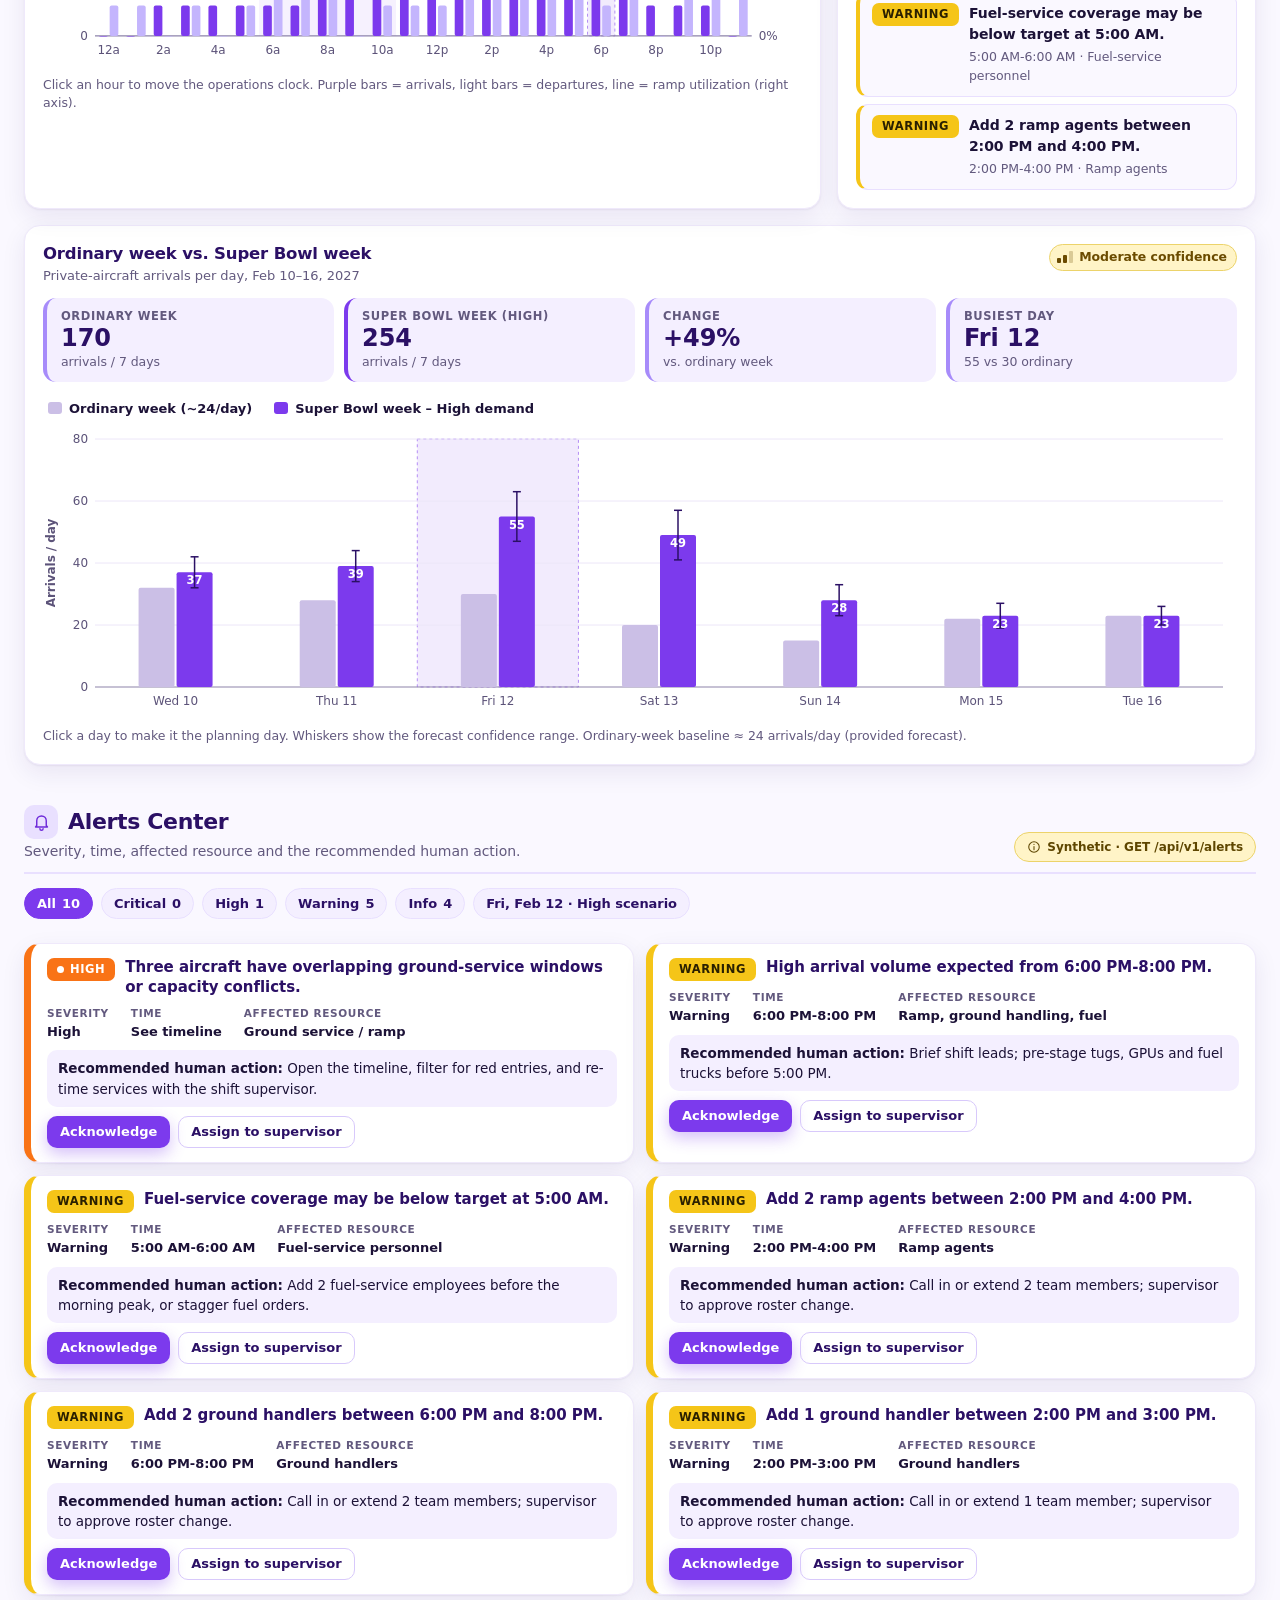
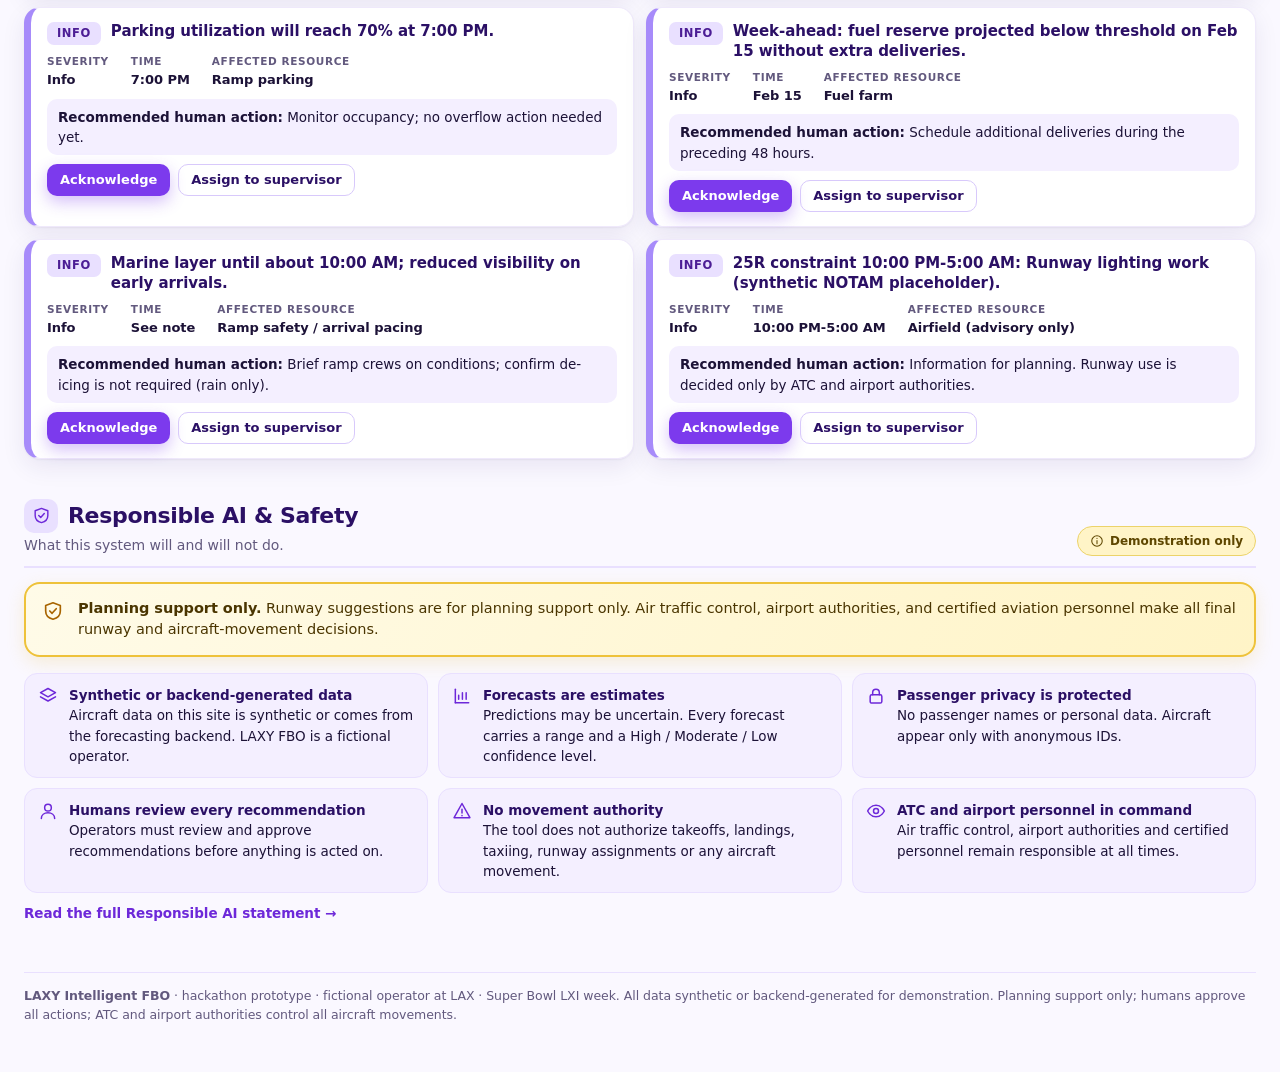
==== commit f5e79f9b: "websiteCode.html" ====
--- a/index.html
+++ b/index.html
@@ -1,118 +1,217 @@
-<!doctype html>
+<!DOCTYPE html>
 <html lang="en">
 <head>
   <meta charset="utf-8">
   <meta name="viewport" content="width=device-width, initial-scale=1">
-  <meta name="theme-color" content="#f7f9fc">
-  <meta name="description" content="ArrivalIQ: Super Bowl LXI aircraft arrival demand scenarios at a fictional LAX FBO.">
-  <title>ArrivalIQ | Super Bowl LXI FBO Planning</title>
-  <link rel="stylesheet" href="styles.css">
-  <script src="app.js" defer></script>
+  <title>LAXY Intelligent FBO – Super Bowl LXI Operations (LAX)</title>
+  <meta name="description" content="AI-powered business aviation operations center for a fictional FBO at LAX during Super Bowl LXI week, Feb 10–16, 2027. Synthetic data for demonstration; planning support only.">
+  <meta name="theme-color" content="#2b1065">
+  <link rel="icon" href="data:image/svg+xml,%3Csvg xmlns='http://www.w3.org/2000/svg' viewBox='0 0 32 32'%3E%3Crect width='32' height='32' rx='8' fill='%232b1065'/%3E%3Cpath d='M6 19l9-2.500L11 8h2.500l6.500 7 5-1.400a2 2 0 011.100 3.800l-5 1.400-6.500 7H12l4-7.600-9 2.500z' fill='%23c4a6ff'/%3E%3C/svg%3E">
+  <link rel="stylesheet" href="css/styles.css">
 </head>
-<body>
-  <div class="app-shell">
-    <header class="site-header">
-      <a class="brand" href="#top" aria-label="ArrivalIQ home">
-        <span class="brand-icon" aria-hidden="true">
-          <svg viewBox="0 0 28 28" fill="none"><path d="m24 5-7.9 18-3.4-7.7L5 11.9 24 5Z" stroke="currentColor" stroke-width="1.85" stroke-linejoin="round"/><path d="M12.7 15.3 24 5" stroke="currentColor" stroke-width="1.85" stroke-linecap="round"/></svg>
-        </span>
-        <span class="brand-word">Arrival<span>IQ</span></span>
+<body data-scen="high" class="intro-on">
+  <a class="skip" href="#main">Skip to content</a>
+
+  <!-- ===================== LANDING ANIMATION ===================== -->
+  <div id="intro" class="intro" role="dialog" aria-modal="true" aria-label="LAXY Intelligent FBO welcome animation">
+    <canvas id="intro-canvas" aria-hidden="true"></canvas>
+    <div class="intro-ui">
+      <div class="intro-top">
+        <div class="intro-brand">
+          <svg viewBox="0 0 48 48" aria-hidden="true"><defs><linearGradient id="lg1" x1="0" y1="0" x2="1" y2="1"><stop offset="0" stop-color="#7c3aed"/><stop offset="1" stop-color="#2b1065"/></linearGradient></defs><rect width="48" height="48" rx="12" fill="url(#lg1)"/><path d="M9 29l13-3.600L16 12h3.600l9.400 10.500 7-2a2.800 2.800 0 011.600 5.400l-7 2-9.400 10.500H18l5.800-11z" fill="#fff"/><path d="M8 40h32" stroke="#c4a6ff" stroke-width="2.400" stroke-dasharray="5 4" stroke-linecap="round"/></svg>
+          <div>
+            <div class="intro-eyebrow">Super Bowl LXI &middot; Los Angeles International</div>
+            <h1>LAXY <span>Intelligent FBO</span></h1>
+          </div>
+        </div>
+        <button type="button" class="intro-skip" id="intro-skip">Skip Animation &rsaquo;</button>
+      </div>
+      <div class="intro-bottom">
+        <div class="intro-status"><span id="intro-msg" aria-live="polite">Approaching LAX&hellip;</span><b id="intro-pct">0%</b></div>
+        <div class="intro-bar" role="progressbar" aria-label="Loading operations dashboard" aria-valuemin="0" aria-valuemax="100"><span id="intro-fill"></span></div>
+        <button type="button" class="intro-enter" id="intro-enter">Enter Operations Dashboard</button>
+        <p class="intro-note">Synthetic data &middot; planning support only &middot; air traffic control and airport personnel remain in command</p>
+      </div>
+    </div>
+  </div>
+
+  <!-- ===================== NAVIGATION ===================== -->
+  <header class="appbar" id="appbar">
+    <div class="ab-top">
+      <a class="brand" href="#dashboard" aria-label="LAXY Intelligent FBO - Dashboard">
+        <svg class="logo" viewBox="0 0 48 48" aria-hidden="true"><defs><linearGradient id="lg2" x1="0" y1="0" x2="1" y2="1"><stop offset="0" stop-color="#8b5cf6"/><stop offset="1" stop-color="#3b1a85"/></linearGradient></defs><rect width="48" height="48" rx="12" fill="url(#lg2)"/><path d="M9 29l13-3.600L16 12h3.600l9.400 10.500 7-2a2.800 2.800 0 011.600 5.400l-7 2-9.400 10.500H18l5.800-11z" fill="#fff"/><path d="M8 40h32" stroke="#d8c9fb" stroke-width="2.400" stroke-dasharray="5 4" stroke-linecap="round"/></svg>
+        <div><h1>LAXY <span>Intelligent FBO</span></h1><p>Super Bowl LXI Operations</p></div>
       </a>
-      <nav class="main-nav" aria-label="Main navigation">
-        <a class="nav-link active" href="#dashboard">Dashboard</a>
-        <a class="nav-link" href="#operations">Operations</a>
-        <a class="nav-link" href="#methodology">Methodology</a>
-      </nav>
-      <div class="header-right"><span class="header-indicator"><span></span> Planning prototype</span><a class="header-button" href="forecast_2027.csv" download>Download data <span aria-hidden="true">&#8599;</span></a></div>
-    </header>
-
-    <main id="top">
-      <section class="hero" aria-label="Introduction">
-        <div class="hero-copy">
-          <div class="eyebrow"><span class="eyebrow-line"></span> SUPER BOWL LXI / LOS ANGELES 2027</div>
-          <h1>More clarity.<br><span>Before the rush.</span></h1>
-          <p>Aircraft arrival demand forecasting and ground-service planning for a fictional FBO at Los Angeles International Airport.</p>
-          <div class="hero-chips"><span class="chip"><span class="icon-dot"></span> KLAX / LAX</span><span class="chip">Feb 10 - 16, 2027</span><span class="chip">7-day forecast</span></div>
-        </div>
-        <div class="hero-visual" aria-hidden="true">
-          <div class="radar radar-1"></div><div class="radar radar-2"></div><div class="radar radar-3"></div>
-          <div class="visual-path path-one"></div><div class="visual-path path-two"></div>
-          <span class="radar-point r1"></span><span class="radar-point r2"></span><span class="radar-point r3"></span>
-          <svg class="hero-plane" width="166" height="166" viewBox="0 0 166 166" fill="none"><path d="M83 13c-4 0-7 7-8 13l-5 42-42 22-5-12c-2-6-8-8-11-8l3 28 49 29-4 20-13 7 1 7 35-8 35 8 1-7-13-7-4-20 49-29 3-28c-3 0-9 2-11 8l-5 12-42-22-5-42c-1-6-4-13-8-13Z" fill="#f8fbff" stroke="#9db9e5" stroke-width="2"/><path d="m83 23 0 111" stroke="#d3e0f4" stroke-width="2"/></svg>
-          <div class="visual-label"><span class="visual-label-dot"></span> ARRIVAL DEMAND <strong>FORECAST</strong></div>
-        </div>
-      </section>
-
-      <section id="dashboard" class="content-section">
-        <div class="section-heading section-heading-flex">
-          <div><div class="overline">01 / DEMAND OVERVIEW</div><h2>Arrival forecast dashboard</h2><p>Explore how expected traffic changes with each planning scenario.</p></div>
-          <div class="scenario-control" role="group" aria-label="Demand scenario">
-            <button type="button" data-scenario="low" aria-pressed="false">Low</button>
-            <button type="button" data-scenario="medium" aria-pressed="true" class="selected">Medium</button>
-            <button type="button" data-scenario="high" aria-pressed="false">High</button>
+      <div class="ab-spacer"></div>
+      <div class="ab-meta">
+        <div class="ab-scen"><span class="cb-label" id="scen-label">Demand level</span>
+          <div class="seg seg-sm scen-seg in-bar" role="radiogroup" aria-labelledby="scen-label">
+            <button type="button" role="radio" data-s="low"><i></i>Low</button><button type="button" role="radio" data-s="medium"><i></i>Medium</button><button type="button" role="radio" data-s="high"><i></i>High</button>
           </div>
         </div>
-
-        <div id="loadError" class="error-panel" hidden><strong>Unable to load forecast data.</strong><p>For local viewing, serve this folder with <code>python -m http.server 8000</code>, then open <code>http://localhost:8000</code>. GitHub Pages will load the data automatically.</p></div>
-        <div id="dashboardContent">
-          <div class="kpi-grid">
-            <article class="kpi-card"><div class="kpi-top"><span>Forecast arrivals</span><span class="kpi-icon" aria-hidden="true">&#9992;</span></div><div class="kpi-value" id="kpiTotal">--</div><div class="kpi-footer"><span class="kpi-tag" id="kpiIncrease">--</span> vs ordinary week</div></article>
-            <article class="kpi-card"><div class="kpi-top"><span>Busiest day</span><span class="kpi-icon" aria-hidden="true">&#9783;</span></div><div class="kpi-value" id="kpiPeakDay">--</div><div class="kpi-footer" id="kpiPeakDayDetail">--</div></article>
-            <article class="kpi-card"><div class="kpi-top"><span>Peak 2-hour demand</span><span class="kpi-icon" aria-hidden="true">&#9719;</span></div><div class="kpi-value"><span id="kpiPeakCount">--</span><span class="kpi-unit">aircraft</span></div><div class="kpi-footer" id="kpiPeakDetail">--</div></article>
-            <article class="kpi-card"><div class="kpi-top"><span>Service coverage</span><span class="kpi-icon" aria-hidden="true">&#10003;</span></div><div class="kpi-value" id="kpiCoverage">--</div><div class="kpi-footer"><span class="positive-text" id="kpiCoverageDiff">--</span> with preparation</div></article>
-          </div>
-
-          <div class="dashboard-grid">
-            <article class="panel chart-panel">
-              <div class="panel-heading"><div><div class="card-label">WEEKLY ACTIVITY</div><h3>Daily arrivals</h3><p>Ordinary-week baseline compared to event-week forecast</p></div><div class="tiny-pill">7 days</div></div>
-              <div class="chart-legend"><span><i class="legend-swatch baseline"></i> Ordinary baseline</span><span><i class="legend-swatch predicted"></i> <span id="scenarioLegend">Medium</span> demand</span></div>
-              <div class="daily-chart-wrap"><svg id="dailyChart" viewBox="0 0 720 268" role="img" aria-label="Daily baseline versus forecast bar chart"></svg></div>
-              <div class="chart-footnote">Forecast numbers are scenario estimates, not scheduled or confirmed flights.</div>
-            </article>
-            <article class="panel insight-panel">
-              <div class="panel-heading"><div><div class="card-label">PLANNING SIGNAL</div><h3>When to prepare</h3><p>Highest-demand two-hour window</p></div><span class="pulse-badge"><span></span> Peak window</span></div>
-              <div class="peak-time-wrap"><div class="peak-date" id="peakDateText">--</div><div class="peak-time" id="peakTimeText">--</div><div class="peak-time-caption"><span id="peakWindowCount">--</span> expected arrivals in two hours</div></div>
-              <div class="capacity-comparison"><div class="capacity-label"><span>Current capacity</span><strong id="regularCapacityText">4 aircraft</strong></div><div class="capacity-track"><span class="capacity-progress baseline-bar" id="capacityBeforeBar"></span></div><div class="capacity-label"><span>With recommended staffing</span><strong id="plannedCapacityText">--</strong></div><div class="capacity-track"><span class="capacity-progress after-bar" id="capacityAfterBar"></span></div></div>
-              <div class="recommendation-strip"><div class="recommendation-icon">+</div><div><div class="recommendation-label">RECOMMENDED ACTION</div><p id="recommendationText">--</p></div></div>
-            </article>
-          </div>
-        </div>
-      </section>
-
-      <section id="operations" class="content-section">
-        <div class="section-heading"><div class="overline">02 / OPERATIONS</div><h2>A closer look at arrival pressure</h2><p>Select a day to see where existing ground-service coverage may be strained.</p></div>
-        <div class="operations-grid">
-          <article class="panel hourly-panel">
-            <div class="panel-heading"><div><div class="card-label">HOURLY PROFILE</div><h3>Arrivals by 2-hour interval</h3><p>Click a day below to explore its demand profile</p></div></div>
-            <div class="date-tabs" id="dateTabs" role="group" aria-label="Select date"></div>
-            <div class="hourly-title-row"><strong id="selectedDateTitle">--</strong><span><span class="small-dot blue"></span> Within capacity &nbsp; <span class="small-dot amber"></span> Additional teams needed</span></div>
-            <div id="hourlyChart" class="hourly-chart" aria-label="Arrivals by two-hour period"></div>
-          </article>
-          <article class="panel capacity-panel">
-            <div class="panel-heading"><div><div class="card-label">OPERATIONAL IMPACT</div><h3>Preparation makes a difference</h3><p>Estimated arrival coverage across all 84 planning windows</p></div></div>
-            <div class="coverage-number"><span id="coverageAfterNumber">--</span><small>after preparation</small></div>
-            <div class="coverage-rows"><div class="coverage-row"><span>Before</span><strong id="coverageBeforeLabel">--</strong></div><div class="coverage-track"><div id="coverageBeforeBar"></div></div><div class="coverage-row"><span>After</span><strong id="coverageAfterLabel">--</strong></div><div class="coverage-track"><div class="green-fill" id="coverageAfterBar"></div></div></div>
-            <div class="small-stats"><div><strong id="shortageBefore">--</strong><span>Intervals with shortages, before</span></div><div><strong id="shortageAfter">--</strong><span>Intervals with shortages, after</span></div></div>
-            <p class="model-note">Coverage is modeled from fictional service-team capacity, not runway capacity or ATC clearance.</p>
-          </article>
-        </div>
-      </section>
-
-      <section id="methodology" class="content-section methodology-section">
-        <div class="section-heading"><div class="overline">03 / HOW IT WORKS</div><h2>Built on transparent assumptions</h2><p>Our forecasting prototype makes its inputs, limitations, and human responsibilities explicit.</p></div>
-        <div class="method-grid">
-          <div class="method-card"><div class="method-no">01</div><h3>Baseline activity</h3><p>Four weeks of synthetic arrivals are summarized into average counts by weekday and two-hour interval.</p><div class="method-tag">baseline_analysis.py &rarr; baseline.csv</div></div>
-          <div class="method-card"><div class="method-no">02</div><h3>Event adjustments</h3><p>Historical Super Bowl aviation reports inform assumed demand multipliers for the seven-day event window.</p><div class="method-tag">superbowl_impact.csv</div></div>
-          <div class="method-card"><div class="method-no">03</div><h3>Scenario planning</h3><p>Multipliers are applied to baseline counts. Demand is compared against simulated ground-service capacity.</p><div class="method-tag">forecast.py &rarr; dashboard_data.json</div></div>
-        </div>
-        <div class="detail-grid">
-          <article class="detail-card"><div class="card-label">ASSUMPTIONS</div><h3>Modeled FBO resources</h3><div class="detail-row"><span>Baseline average</span><strong id="assumptionDaily">--</strong></div><div class="detail-row"><span>Regular ground-service teams</span><strong id="assumptionTeams">--</strong></div><div class="detail-row"><span>Capacity per team / 2 hours</span><strong id="assumptionCapacity">--</strong></div><div class="detail-row"><span>Maximum additional teams</span><strong id="assumptionExtra">--</strong></div><div class="detail-row"><span>Short / long stay</span><strong id="assumptionParking">--</strong></div><div class="detail-row"><span>Fuel purchase assumption</span><strong id="assumptionFuel">--</strong></div><p class="model-note">Parking and fuel assumptions are documented but are not inputs to the arrivals forecast.</p></article>
-          <article class="detail-card"><div class="card-label">SAFETY & UNCERTAINTY</div><h3>Humans remain in command</h3><p><strong>Not a live traffic feed.</strong> Arrivals and event-day multipliers are synthetic assumptions; the actual 2027 result is unknown.</p><p>Airport-wide historical ratios do not directly measure arrivals at a single FBO. Low/Medium/High are planning cases, not confidence intervals.</p><p class="safety-callout">This tool must never independently authorize aircraft landings, ground movements, or changes to safety procedures.</p></article>
-        </div>
-        <div class="footer-sources">Historical research references: <a href="https://www.ainonline.com/aviation-news/business-aviation/2024-02-13/super-bowl-draws-flocks-aircraft-numbers-down-previous" target="_blank" rel="noopener noreferrer">AIN / WINGX Super Bowl 2023-24 analysis &#8599;</a> &nbsp; | &nbsp; <a href="https://nbaa.org/aircraft-operations/airspace/regional/super-bowl-lvi/" target="_blank" rel="noopener noreferrer">NBAA 2022 peak-period guidance &#8599;</a></div>
-      </section>
+        <div class="ab-date" id="ab-date" aria-live="polite"></div>
+        <button type="button" class="bell" id="bell" aria-label="Open Alerts Center" aria-haspopup="dialog"><span id="bell-ico"></span><span class="bell-badge none" id="bell-badge">0</span></button>
+        <button type="button" class="menu-btn" id="menu-btn" aria-label="Open navigation menu" aria-expanded="false" aria-controls="tabs"><svg width="22" height="22" viewBox="0 0 24 24" fill="none" stroke="currentColor" stroke-width="2.2" stroke-linecap="round" aria-hidden="true"><path d="M4 7h16M4 12h16M4 17h16"/></svg></button>
+      </div>
+    </div>
+    <nav class="tabs" id="tabs" aria-label="Operations sections"></nav>
+    <div class="updbar" id="updbar" aria-hidden="true"></div>
+  </header>
+
+  <div class="modebar" role="note">
+    <div class="mb-inner">
+      <span class="tag-syn">SYNTHETIC DATA</span>
+      <span>Estimates for demonstration. Planning support only &mdash; ATC, airport authorities and certified personnel decide all runway and aircraft-movement actions.</span>
+      <span class="model-meta" id="model-meta">Loading model&hellip;</span>
+    </div>
+  </div>
+
+  <div class="controlbar" id="controlbar">
+    <div class="cb-group cb-dates">
+      <span class="cb-label" id="date-label">Planning date &middot; Super Bowl LXI week</span>
+      <div class="date-pills" id="date-pills" role="radiogroup" aria-labelledby="date-label"></div>
+    </div>
+    <div class="cb-group cb-scen-m">
+      <span class="cb-label">Demand level</span>
+      <div class="seg scen-seg" role="radiogroup" aria-label="Demand level">
+        <button type="button" role="radio" data-s="low"><i></i>Low</button><button type="button" role="radio" data-s="medium"><i></i>Medium</button><button type="button" role="radio" data-s="high"><i></i>High</button>
+      </div>
+    </div>
+    <div class="cb-group cb-time">
+      <span class="cb-label" id="time-label">Operations clock (simulated)</span>
+      <div class="opstime">
+        <button type="button" class="play" id="btn-play" aria-label="Play operations clock" title="Play / pause the simulated operations clock"></button>
+        <input type="range" id="ops-slider" min="0" max="23" step="1" aria-labelledby="time-label"><output id="ops-out" for="ops-slider"></output>
+      </div>
+    </div>
+    <div class="cb-group cb-actions">
+      <button type="button" class="btn btn-primary" id="btn-refresh" title="Request updated predictions from the forecasting backend (mock)">
+        <span id="refresh-ico"></span><span class="lbl">Refresh Forecast</span>
+      </button>
+      <div class="menu-wrap">
+        <button type="button" class="btn btn-light" id="btn-export" aria-haspopup="true" aria-expanded="false"><span id="export-ico"></span><span>Export</span></button>
+        <div class="menu" id="export-menu" hidden>
+          <button type="button" data-x="csv"><b>Daily schedule (CSV)</b><small>Selected date &amp; scenario, anonymized</small></button>
+          <button type="button" data-x="plan"><b>Preparation plan (Markdown)</b><small>Staffing, fuel, parking, alerts, approvals</small></button>
+          <button type="button" data-x="print"><b>Print / save as PDF</b><small>Current page</small></button>
+        </div>
+      </div>
+    </div>
+  </div>
+
+  <div class="shell">
+    <main id="main" tabindex="-1">
+
+      <!-- 1 · DASHBOARD -->
+      <section class="page" id="page-dashboard" data-page="dashboard" hidden>
+        <div class="panel-section" id="overview">
+          <div id="body-overview"></div>
+          <span id="meta-overview" hidden></span>
+        </div>
+        <div class="panel-section" id="alerts">
+          <header class="sec-head"><div><h2><span class="sh-ico" data-ico="bell"></span>Alerts Center</h2><p>Severity, time, affected resource and the recommended human action.</p></div><div class="sec-meta" id="meta-alerts"></div></header>
+          <div id="body-alerts"></div>
+        </div>
+        <div class="panel-section" id="safety">
+          <header class="sec-head"><div><h2><span class="sh-ico" data-ico="shield"></span>Responsible AI &amp; Safety</h2><p>What this system will and will not do.</p></div><div class="sec-meta" id="meta-safety"></div></header>
+          <div id="body-safety"></div>
+        </div>
+      </section>
+
+      <!-- 2 · ARRIVAL FORECAST -->
+      <section class="page" id="page-forecast" data-page="forecast" hidden>
+        <div class="page-head"><div><h2><span class="ph-ico" data-ico="chart"></span>Arrival Forecast</h2><p>Seven-day private &amp; business aviation forecast for Feb 10–16, 2027, against an ordinary week.</p></div><div class="sec-meta" id="meta-forecast"></div></div>
+        <div class="panel-section" id="forecast"><div id="body-forecast"></div></div>
+        <div class="panel-section" id="scenarios">
+          <header class="sec-head"><div><h2><span class="sh-ico" data-ico="layers"></span>Low, Medium &amp; High Demand Scenarios</h2><p>See how each demand level changes the whole plan.</p></div><div class="sec-meta" id="meta-scenarios"></div></header>
+          <div id="body-scenarios"></div>
+        </div>
+      </section>
+
+      <!-- 3 · LIVE SCHEDULE -->
+      <section class="page" id="page-schedule" data-page="schedule" hidden>
+        <div class="page-head"><div><h2><span class="ph-ico" data-ico="clock"></span>Live Schedule</h2><p>Hourly arrival blocks with parking, fuel windows, ground-handler assignments, delays and recommended spacing. Click any aircraft for details.</p></div><div class="sec-meta" id="meta-schedule"></div></div>
+        <div class="panel-section" id="schedule"><div id="body-schedule"></div></div>
+      </section>
+
+      <!-- 4 · PARKING & RAMP -->
+      <section class="page" id="page-parking" data-page="parking" hidden>
+        <div class="page-head"><div><h2><span class="ph-ico" data-ico="park"></span>Parking &amp; Ramp</h2><p>Color-coded ramp map and aircraft list. Final aircraft placement always needs human approval.</p></div><div class="sec-meta" id="meta-parking"></div></div>
+        <div class="panel-section" id="parking"><div id="body-parking"></div></div>
+      </section>
+
+      <!-- 5 · RUNWAY OPERATIONS -->
+      <section class="page" id="page-runway" data-page="runway" hidden>
+        <div class="page-head"><div><h2><span class="ph-ico" data-ico="runway"></span>Runway Operations</h2><p>Advisory planning data only: expected arrival periods, availability, conflicts and recommended windows.</p></div><div class="sec-meta" id="meta-runway"></div></div>
+        <div class="panel-section" id="runway"><div id="body-runway"></div></div>
+      </section>
+
+      <!-- 6 · FUEL PLANNING -->
+      <section class="page" id="page-fuel" data-page="fuel" hidden>
+        <div class="page-head"><div><h2><span class="ph-ico" data-ico="fuel"></span>Fuel Planning</h2><p>Demand, inventory, reserve and when to replenish.</p></div><div class="sec-meta" id="meta-fuel"></div></div>
+        <div class="panel-section" id="fuel"><div id="body-fuel"></div></div>
+      </section>
+
+      <!-- 7 · STAFFING -->
+      <section class="page" id="page-staffing" data-page="staffing" hidden>
+        <div class="page-head"><div><h2><span class="ph-ico" data-ico="crew"></span>Staffing</h2><p>Recommended staff by hour versus who is on the roster.</p></div><div class="sec-meta" id="meta-staffing"></div></div>
+        <div class="panel-section" id="staffing"><div id="body-staffing"></div></div>
+      </section>
+
+      <!-- 8 · AI OPERATIONS ASSISTANT -->
+      <section class="page" id="page-assistant" data-page="assistant" hidden>
+        <div class="page-head"><div><h2><span class="ph-ico" data-ico="spark"></span>AI Operations Assistant</h2><p>Ask questions in plain language. Answers use the forecast and schedule data and are planning recommendations only.</p></div><div class="sec-meta" id="meta-chat"></div></div>
+        <div class="panel-section" id="chat"><div id="body-chat"></div></div>
+        <div class="panel-section" id="scheduler">
+          <header class="sec-head"><div><h2><span class="sh-ico" data-ico="clock"></span>Scheduling recommendations</h2><p>Advisory plan to spread arrivals, services, parking and fuel work.</p></div><div class="sec-meta" id="meta-assistant"></div></header>
+          <div id="body-assistant"></div>
+        </div>
+      </section>
+
+      <!-- 9 · REPORTS -->
+      <section class="page" id="page-reports" data-page="reports" hidden>
+        <div class="page-head"><div><h2><span class="ph-ico" data-ico="file"></span>Reports</h2><p>Exports, forecast accuracy, measurable impact and the Responsible AI statement.</p></div><div class="sec-meta" id="meta-reports"></div></div>
+        <div class="panel-section" id="exports"><div id="body-reports"></div></div>
+        <div class="panel-section" id="impact">
+          <header class="sec-head"><div><h2><span class="sh-ico" data-ico="chart"></span>Forecast Accuracy &amp; Impact</h2><p>Measured value of the tool, with synthetic data clearly labeled.</p></div><div class="sec-meta" id="meta-impact"></div></header>
+          <div id="body-impact"></div>
+        </div>
+        <div class="panel-section" id="responsible">
+          <header class="sec-head"><div><h2><span class="sh-ico" data-ico="shield"></span>Privacy, Safety &amp; Human Oversight</h2><p>Responsible AI: what this system will and will not do.</p></div><div class="sec-meta" id="meta-responsible"></div></header>
+          <div id="body-responsible"></div>
+        </div>
+      </section>
+
+      <footer class="foot">
+        <p><b>LAXY Intelligent FBO</b> &middot; hackathon prototype &middot; fictional operator at LAX &middot; Super Bowl LXI week. All data synthetic or backend-generated for demonstration. Planning support only; humans approve all actions; ATC and airport authorities control all aircraft movements.</p>
+      </footer>
     </main>
-    <footer class="site-footer"><div><span class="footer-brand">Arrival<span>IQ</span></span><span class="footer-divider"></span> Super Bowl LXI / 2027 planning prototype</div><span>Synthetic data. Human decisions.</span></footer>
-  </div>
+  </div>
+
+  <div class="scrim" id="scrim"></div>
+  <aside class="drawer" id="drawer" role="dialog" aria-modal="true" aria-labelledby="dr-title" aria-hidden="true" tabindex="-1">
+    <div class="dr-head"><div><h3 id="dr-title"></h3><p id="dr-sub"></p></div><button type="button" class="dr-close" id="dr-close" aria-label="Close panel">&times;</button></div>
+    <div class="dr-body" id="dr-body"></div>
+  </aside>
+
+  <div id="toast-host" class="toast-host" aria-live="polite" role="status"></div>
+  <div id="loading" class="loading" role="status" hidden><div class="ld-box"><div class="ld-plane" aria-hidden="true"></div><p>Updating forecast&hellip;</p></div></div>
+
+  <script src="js/charts.js"></script>
+  <script src="js/api.js"></script>
+  <script src="js/forecast-data.js"></script>
+  <script src="js/model.js"></script>
+  <script src="js/sim.js"></script>
+  <script src="js/app.js"></script>
+  <script src="js/views-overview.js"></script>
+  <script src="js/views-schedule.js"></script>
+  <script src="js/views-parking.js"></script>
+  <script src="js/views-runway.js"></script>
+  <script src="js/views-ops.js"></script>
+  <script src="js/chat.js"></script>
+  <script src="js/views-resources.js"></script>
+  <script src="js/views-insight.js"></script>
+  <script src="js/intro.js"></script>
+  <script>App.boot();</script>
 </body>
 </html>
--- a/css/styles.css
+++ b/css/styles.css
@@ -0,0 +1,826 @@
+/* =========================================================================
+   LAXY Intelligent FBO - Super Bowl LXI Operations
+   Purple & white aviation operations theme.
+     deep purple  : navigation bar + major headings
+     white        : page + cards
+     lavender     : secondary panels
+     bright purple: buttons, highlights, active states
+     red/yellow/green : operational status only
+   ========================================================================= */
+:root {
+  --deep: #2b1065;
+  --deep-2: #3b1a85;
+  --deep-3: #4c1d95;
+  --deep-900: #14052f;
+  --brand: #7c3aed;
+  --brand-d: #6d28d9;
+  --brand-l: #a78bfa;
+  --lav-50: #faf8ff;
+  --lav-100: #f4efff;
+  --lav-200: #e9e0ff;
+  --lav-300: #d8c9fb;
+  --ink: #1c1237;
+  --ink-2: #3a3157;
+  --muted: #62597e;
+  --line: #e6def7;
+  --paper: #ffffff;
+  --blue: #3b82f6;
+  --green: #1a9a5b; --green-d: #0b6b3b; --green-l: #e0f5ea;
+  --yellow: #f5c518; --yellow-d: #7a5a00; --yellow-l: #fff4c7;
+  --orange: #f97316; --orange-d: #9a3a00;
+  --red: #dc2626; --red-d: #a11a1a; --red-l: #fde3e1;
+  --scen: #dc2626;
+  --r: 16px;
+  --shadow: 0 1px 2px rgba(43, 16, 101, .06), 0 8px 24px rgba(43, 16, 101, .08);
+  --shadow-lg: 0 2px 4px rgba(43, 16, 101, .08), 0 18px 40px rgba(43, 16, 101, .16);
+  --font: "Inter", system-ui, -apple-system, "Segoe UI", Roboto, "Helvetica Neue", Arial, sans-serif;
+  --ease: cubic-bezier(.22, .8, .24, 1);
+  --nav-h: 108px;
+}
+body[data-scen="low"] { --scen: #1a9a5b; }
+body[data-scen="medium"] { --scen: #eab308; }
+body[data-scen="high"] { --scen: #dc2626; }
+
+* { box-sizing: border-box; }
+html { scroll-behavior: smooth; }
+body {
+  margin: 0; font-family: var(--font); color: var(--ink); line-height: 1.5; font-size: 15px; background: var(--lav-50);
+  background-image: radial-gradient(1100px 420px at 85% -80px, rgba(124, 58, 237, .10), transparent 70%), radial-gradient(900px 400px at -10% 120px, rgba(167, 139, 250, .12), transparent 70%);
+  background-attachment: fixed; -webkit-text-size-adjust: 100%; letter-spacing: -.003em;
+}
+body.intro-on { overflow: hidden; }
+h1, h2, h3, h4, p { margin: 0; }
+button, select, input { font: inherit; color: inherit; }
+button { cursor: pointer; }
+a { color: inherit; }
+code { font-family: ui-monospace, Menlo, Consolas, monospace; font-size: .85em; background: var(--lav-100); padding: 1px 5px; border-radius: 5px; }
+:focus-visible { outline: 3px solid var(--brand); outline-offset: 2px; border-radius: 6px; }
+.sr-only { position: absolute !important; width: 1px; height: 1px; overflow: hidden; clip: rect(0 0 0 0); white-space: nowrap; }
+.skip { position: absolute; left: 8px; top: -60px; background: #fff; color: var(--deep); padding: 8px 14px; border-radius: 8px; z-index: 3000; font-weight: 700; }
+.skip:focus { top: 8px; }
+.muted { color: var(--muted); }
+.neg { color: var(--red-d); } .pos-t { color: var(--green-d); }
+[hidden] { display: none !important; }
+
+/* =============================== INTRO =============================== */
+.intro { position: fixed; inset: 0; z-index: 2000; background: #12062b; color: #fff; overflow: hidden; transition: opacity .7s var(--ease), transform .7s var(--ease), visibility .7s; }
+.intro.leaving { opacity: 0; transform: scale(1.04); visibility: hidden; pointer-events: none; }
+.intro canvas { position: absolute; inset: 0; width: 100%; height: 100%; display: block; }
+.intro-ui { position: absolute; inset: 0; display: flex; flex-direction: column; justify-content: space-between; padding: clamp(18px, 4vw, 44px); pointer-events: none; }
+.intro-ui > * { pointer-events: auto; }
+.intro-top { display: flex; justify-content: space-between; align-items: flex-start; gap: 16px; }
+.intro-brand { display: flex; align-items: center; gap: 14px; animation: fadeUp .9s var(--ease) .1s both; }
+.intro-brand svg { width: 52px; height: 52px; flex: none; filter: drop-shadow(0 6px 18px rgba(124, 58, 237, .6)); }
+.intro-eyebrow { font-size: 12px; letter-spacing: .22em; text-transform: uppercase; color: #cdb8ff; font-weight: 700; }
+.intro-brand h1 { font-size: clamp(26px, 4.2vw, 46px); letter-spacing: -.02em; line-height: 1.05; font-weight: 800; }
+.intro-brand h1 span { color: #c4a6ff; font-weight: 600; }
+.intro-skip { background: rgba(255, 255, 255, .1); border: 1px solid rgba(255, 255, 255, .3); color: #fff; border-radius: 999px; padding: 9px 18px; font-weight: 700; font-size: 14px; backdrop-filter: blur(8px); transition: background .2s, transform .2s; animation: fadeUp .9s var(--ease) .3s both; white-space: nowrap; }
+.intro-skip:hover { background: rgba(255, 255, 255, .22); transform: translateX(2px); }
+.intro-skip.returning { background: #fff; color: var(--deep); border-color: #fff; box-shadow: 0 0 0 4px rgba(196, 166, 255, .35); }
+.intro-bottom { align-self: center; width: min(560px, 100%); text-align: center; background: rgba(20, 5, 47, .55); border: 1px solid rgba(255, 255, 255, .18); border-radius: 20px; padding: 18px 22px 20px; backdrop-filter: blur(14px); box-shadow: 0 24px 60px rgba(0, 0, 0, .45); animation: fadeUp 1s var(--ease) .5s both; }
+.intro-status { font-size: 13.5px; color: #e4d8ff; min-height: 20px; display: flex; justify-content: space-between; gap: 12px; margin-bottom: 8px; }
+.intro-status b { color: #fff; font-variant-numeric: tabular-nums; }
+.intro-bar { height: 6px; border-radius: 99px; background: rgba(255, 255, 255, .16); overflow: hidden; }
+.intro-bar span { display: block; height: 100%; width: 0; background: linear-gradient(90deg, #7c3aed, #c4a6ff); border-radius: 99px; box-shadow: 0 0 12px rgba(196, 166, 255, .9); }
+.intro-enter { margin-top: 16px; width: 100%; font-size: 16.5px; padding: 14px 20px; border-radius: 14px; background: #fff; color: var(--deep); border: 0; font-weight: 800; letter-spacing: -.005em; opacity: 0; transform: translateY(10px); pointer-events: none; transition: opacity .6s var(--ease), transform .6s var(--ease), box-shadow .25s, background .2s; }
+.intro-enter.show { opacity: 1; transform: none; pointer-events: auto; animation: enterGlow 2.4s ease-in-out infinite; }
+.intro-enter:hover { background: #f1e9ff; transform: translateY(-2px); }
+.intro-note { margin-top: 10px; font-size: 12px; color: #bba8e6; }
+@keyframes enterGlow { 0%, 100% { box-shadow: 0 0 0 0 rgba(196, 166, 255, .55); } 50% { box-shadow: 0 0 0 10px rgba(196, 166, 255, 0); } }
+
+/* =============================== APP BAR =============================== */
+.appbar { position: sticky; top: 0; z-index: 100; background: linear-gradient(120deg, var(--deep-900) 0%, var(--deep) 45%, var(--deep-2) 100%); color: #fff; box-shadow: 0 6px 24px rgba(20, 5, 47, .35); }
+.updbar { position: absolute; left: 0; bottom: 0; height: 3px; width: 0; background: linear-gradient(90deg, #a78bfa, #fff, #a78bfa); opacity: 0; pointer-events: none; }
+.updbar.run { animation: updRun .9s var(--ease); }
+@keyframes updRun { 0% { width: 0; opacity: 1; } 80% { width: 100%; opacity: 1; } 100% { width: 100%; opacity: 0; } }
+.ab-top { display: flex; align-items: center; gap: 16px; padding: 10px 24px 6px; max-width: 1760px; margin: 0 auto; }
+.brand { display: flex; align-items: center; gap: 12px; min-width: 0; text-decoration: none; }
+.logo { width: 42px; height: 42px; flex: none; filter: drop-shadow(0 4px 10px rgba(124, 58, 237, .5)); }
+.brand h1 { font-size: 21px; letter-spacing: -.015em; line-height: 1.1; font-weight: 800; color: #fff; }
+.brand h1 span { color: #c4a6ff; font-weight: 600; }
+.brand p { color: #cdb8ff; font-size: 12.5px; font-weight: 600; margin-top: 1px; letter-spacing: .01em; white-space: nowrap; }
+.ab-spacer { flex: 1; }
+.ab-meta { display: flex; align-items: center; gap: 12px; }
+.ab-date { display: flex; align-items: center; gap: 9px; background: rgba(255, 255, 255, .09); border: 1px solid rgba(255, 255, 255, .16); border-radius: 12px; padding: 5px 12px 5px 10px; line-height: 1.15; }
+.ab-date .ico { color: #c4a6ff; }
+.ab-date small { display: block; font-size: 10.5px; text-transform: uppercase; letter-spacing: .08em; color: #cdb8ff; font-weight: 700; }
+.ab-date b { font-size: 13.5px; font-weight: 700; white-space: nowrap; }
+.ab-scen { display: flex; flex-direction: column; gap: 2px; }
+.ab-scen .cb-label { color: #cdb8ff; }
+.bell { position: relative; width: 42px; height: 42px; border-radius: 12px; background: rgba(255, 255, 255, .09); border: 1px solid rgba(255, 255, 255, .16); color: #fff; display: grid; place-items: center; transition: background .2s, transform .2s; }
+.bell:hover { background: rgba(255, 255, 255, .2); transform: translateY(-1px); }
+.bell .ico { transition: transform .3s; transform-origin: 50% 0; }
+.bell:hover .ico { animation: ring .7s ease; }
+@keyframes ring { 20% { transform: rotate(14deg); } 40% { transform: rotate(-12deg); } 60% { transform: rotate(8deg); } 80% { transform: rotate(-4deg); } }
+.bell-badge { position: absolute; top: -6px; right: -6px; min-width: 20px; height: 20px; padding: 0 5px; border-radius: 99px; background: var(--red); color: #fff; font-size: 11.5px; font-weight: 800; display: grid; place-items: center; border: 2px solid var(--deep); }
+.bell-badge.pulse::after, .pulse-ring::after { content: ""; position: absolute; inset: -2px; border-radius: inherit; border: 2px solid var(--red); animation: ping 1.6s ease-out infinite; }
+.bell-badge.none { display: none; }
+@keyframes ping { 0% { transform: scale(1); opacity: .9; } 100% { transform: scale(2.1); opacity: 0; } }
+.menu-btn { display: none; width: 42px; height: 42px; border-radius: 12px; background: rgba(255, 255, 255, .12); border: 1px solid rgba(255, 255, 255, .2); color: #fff; place-items: center; }
+
+.tabs { display: flex; gap: 4px; padding: 4px 24px 0; max-width: 1760px; margin: 0 auto; overflow-x: auto; scrollbar-width: none; }
+.tabs::-webkit-scrollbar { display: none; }
+.tab { position: relative; display: inline-flex; align-items: center; gap: 8px; padding: 9px 14px 11px; border-radius: 12px 12px 0 0; color: #d9ccf7; text-decoration: none; font-weight: 650; font-size: 14px; white-space: nowrap; background: transparent; border: 0; transition: color .2s, background .25s, transform .25s var(--ease); }
+.tab .ico { opacity: .85; transition: transform .3s var(--ease), color .2s; }
+.tab:hover { color: #fff; background: rgba(255, 255, 255, .1); transform: translateY(-2px); }
+.tab:hover .ico { transform: scale(1.18) rotate(-6deg); opacity: 1; }
+.tab::after { content: ""; position: absolute; left: 14px; right: 14px; bottom: 0; height: 3px; border-radius: 3px 3px 0 0; background: #fff; transform: scaleX(0); transition: transform .3s var(--ease); }
+.tab.active { color: #fff; background: var(--brand); box-shadow: 0 -4px 18px rgba(124, 58, 237, .45); }
+.tab.active::after { transform: scaleX(1); background: #fff; }
+.tab.active .ico { opacity: 1; }
+.tab .tab-n { display: none; }
+.tab-badge { background: var(--red); color: #fff; border-radius: 99px; font-size: 11px; font-weight: 800; padding: 0 6px; min-width: 18px; text-align: center; line-height: 18px; }
+
+.modebar { background: #fff; border-bottom: 1px solid var(--line); }
+.mb-inner { display: flex; align-items: center; gap: 10px 14px; padding: 6px 24px; max-width: 1760px; margin: 0 auto; flex-wrap: wrap; font-size: 12.5px; color: var(--ink-2); }
+.mb-inner .tag-syn { background: var(--yellow-l); border: 1px solid #ecd36a; color: #5e4600; border-radius: 6px; font-weight: 800; font-size: 11px; letter-spacing: .06em; padding: 1px 8px; }
+.mb-inner .model-meta b { color: var(--deep); }
+
+/* =============================== CONTROL STRIP =============================== */
+.controlbar { display: flex; gap: 14px 26px; flex-wrap: wrap; align-items: flex-end; padding: 14px 24px 12px; max-width: 1760px; margin: 0 auto; }
+.cb-group { display: flex; flex-direction: column; gap: 5px; min-width: 0; }
+.cb-label { font-size: 10.5px; text-transform: uppercase; letter-spacing: .1em; color: var(--muted); font-weight: 800; }
+.cb-dates { flex: 1 1 440px; }
+.cb-actions { flex-direction: row; gap: 10px; align-items: center; margin-left: auto; }
+.cb-time { min-width: 250px; }
+.cb-scen-m { display: none; }
+.date-pills { display: flex; gap: 8px; overflow-x: auto; padding: 4px 2px 8px; -webkit-overflow-scrolling: touch; scrollbar-width: thin; }
+.date-pill { flex: 1 0 auto; min-width: 82px; display: flex; flex-direction: column; align-items: center; padding: 7px 10px; border-radius: 13px; background: #fff; border: 1.5px solid var(--line); color: var(--ink); line-height: 1.2; box-shadow: 0 1px 2px rgba(43, 16, 101, .05); transition: transform .2s var(--ease), box-shadow .2s, border-color .2s, background .2s; }
+.date-pill .dp-dow { font-size: 10.5px; text-transform: uppercase; letter-spacing: .08em; color: var(--muted); font-weight: 800; }
+.date-pill .dp-date { font-weight: 800; font-size: 14px; color: var(--deep); }
+.date-pill .dp-n { font-size: 11px; color: var(--muted); font-weight: 600; }
+.date-pill:hover { transform: translateY(-2px); border-color: var(--brand-l); box-shadow: 0 8px 18px rgba(124, 58, 237, .18); }
+.date-pill.on { background: linear-gradient(160deg, var(--brand), var(--deep-3)); border-color: var(--brand); box-shadow: 0 8px 20px rgba(124, 58, 237, .38); }
+.date-pill.on .dp-dow, .date-pill.on .dp-n { color: #e5d8ff; } .date-pill.on .dp-date { color: #fff; }
+.opstime { display: flex; align-items: center; gap: 10px; background: #fff; border: 1.5px solid var(--line); border-radius: 13px; padding: 5px 12px 5px 6px; }
+.opstime output { font-weight: 800; color: var(--deep); min-width: 74px; font-variant-numeric: tabular-nums; font-size: 14px; }
+.opstime input[type=range] { flex: 1 1 110px; min-width: 90px; accent-color: var(--brand); height: 26px; }
+.play { width: 34px; height: 34px; border-radius: 10px; border: 0; background: var(--brand); color: #fff; display: grid; place-items: center; transition: background .2s, transform .2s; flex: none; }
+.play:hover { background: var(--brand-d); transform: scale(1.06); }
+.play.on { background: var(--deep); }
+
+.seg { display: inline-flex; background: var(--lav-100); border: 1px solid var(--lav-200); border-radius: 12px; padding: 3px; gap: 2px; max-width: 100%; }
+.seg button { background: transparent; border: 0; color: var(--deep); padding: 7px 14px; border-radius: 9px; font-weight: 700; font-size: 14px; white-space: nowrap; transition: background .2s, color .2s, box-shadow .2s, transform .15s; }
+.seg button:hover { background: var(--lav-200); }
+.seg button:active { transform: scale(.97); }
+.seg button.on { background: var(--brand); color: #fff; box-shadow: 0 4px 12px rgba(124, 58, 237, .4); }
+.seg-sm button { padding: 5px 11px; font-size: 13px; }
+.seg-wrap { flex-wrap: wrap; }
+.appbar .seg { background: rgba(255, 255, 255, .1); border-color: rgba(255, 255, 255, .2); }
+.appbar .seg button { color: #eadfff; padding: 5px 12px; }
+.appbar .seg button:hover { background: rgba(255, 255, 255, .15); }
+.appbar .seg button.on { background: #fff; color: var(--deep); }
+.scen-seg button i { display: inline-block; width: 9px; height: 9px; border-radius: 50%; margin-right: 7px; vertical-align: 0; }
+.scen-seg button[data-s="low"] i { background: #22c55e; } .scen-seg button[data-s="medium"] i { background: #facc15; } .scen-seg button[data-s="high"] i { background: #ef4444; }
+.scen-seg button.on[data-s] { background: #fff; color: var(--deep); }
+.seg.scen-seg:not(.in-bar) button.on { background: var(--brand); color: #fff; }
+
+.btn { display: inline-flex; align-items: center; gap: 8px; border: 1.5px solid transparent; border-radius: 12px; padding: 9px 16px; font-weight: 750; font-size: 14px; min-height: 40px; text-decoration: none; transition: background .2s, transform .15s var(--ease), box-shadow .25s, border-color .2s, color .2s; justify-content: center; }
+.btn:hover { transform: translateY(-2px); }
+.btn:active { transform: translateY(0) scale(.98); }
+.btn-primary { background: var(--brand); color: #fff; box-shadow: 0 6px 16px rgba(124, 58, 237, .32); }
+.btn-primary:hover { background: var(--brand-d); box-shadow: 0 10px 24px rgba(124, 58, 237, .42); }
+.btn-light { background: #fff; color: var(--deep); border-color: var(--lav-300); }
+.btn-light:hover { background: var(--lav-100); border-color: var(--brand-l); }
+.btn-ghost { background: transparent; border-color: var(--lav-300); color: var(--deep); }
+.btn-ghost:hover { background: var(--lav-100); border-color: var(--brand-l); }
+.btn-danger { background: var(--red); color: #fff; }
+.btn-sm { padding: 5px 12px; min-height: 32px; font-size: 13px; border-radius: 10px; }
+.btn:disabled { opacity: .7; cursor: progress; transform: none; }
+.btn.spin .ico { animation: spin .9s linear infinite; }
+@keyframes spin { to { transform: rotate(360deg); } }
+.menu-wrap { position: relative; }
+.menu { position: absolute; right: 0; top: calc(100% + 8px); background: #fff; color: var(--ink); border-radius: 14px; box-shadow: var(--shadow-lg); width: 300px; padding: 6px; z-index: 60; border: 1px solid var(--line); animation: pop .22s var(--ease); }
+.menu button { display: block; width: 100%; text-align: left; background: none; border: 0; padding: 10px 12px; border-radius: 9px; transition: background .15s; }
+.menu button:hover, .menu button:focus-visible { background: var(--lav-100); }
+.menu small { display: block; color: var(--muted); font-size: 12.5px; }
+@keyframes pop { from { opacity: 0; transform: translateY(-6px) scale(.98); } }
+
+/* =============================== PAGES =============================== */
+.shell { padding: 8px 24px 48px; max-width: 1760px; margin: 0 auto; }
+.page { animation: none; }
+.page.page-in { animation: pageIn .5s var(--ease) both; }
+@keyframes pageIn { from { opacity: 0; transform: translateY(14px); } }
+@keyframes fadeUp { from { opacity: 0; transform: translateY(14px); } }
+.page-head { display: flex; justify-content: space-between; align-items: flex-end; gap: 12px; flex-wrap: wrap; margin: 16px 0 18px; }
+.page-head h2 { font-size: 30px; color: var(--deep); letter-spacing: -.02em; line-height: 1.1; font-weight: 800; display: flex; align-items: center; gap: 12px; }
+.page-head h2 .ph-ico { width: 44px; height: 44px; border-radius: 14px; background: linear-gradient(145deg, var(--brand), var(--deep-3)); color: #fff; display: grid; place-items: center; box-shadow: 0 8px 20px rgba(124, 58, 237, .35); flex: none; }
+.page-head p { color: var(--muted); font-size: 14.5px; margin-top: 4px; max-width: 760px; }
+.sec-meta { display: flex; gap: 8px; flex-wrap: wrap; }
+.panel-section { scroll-margin-top: calc(var(--nav-h) + 12px); }
+.panel-section + .panel-section { margin-top: 40px; }
+.sec-head { display: flex; justify-content: space-between; align-items: flex-end; gap: 12px; flex-wrap: wrap; margin: 0 0 14px; padding-bottom: 10px; border-bottom: 2px solid var(--lav-200); }
+.sec-head h2 { font-size: 22px; color: var(--deep); letter-spacing: -.015em; display: flex; align-items: center; gap: 10px; font-weight: 800; }
+.sec-head h2 .sh-ico { width: 34px; height: 34px; border-radius: 10px; background: var(--lav-200); color: var(--brand-d); display: grid; place-items: center; flex: none; }
+.sec-head p { color: var(--muted); font-size: 14px; margin-top: 2px; }
+
+/* =============================== GENERIC UI =============================== */
+.card { background: var(--paper); color: var(--ink); border-radius: var(--r); padding: 18px; box-shadow: var(--shadow); border: 1px solid #efe9fb; min-width: 0; transition: box-shadow .25s, transform .25s var(--ease), border-color .25s; }
+.card:hover { box-shadow: var(--shadow-lg); border-color: var(--lav-200); }
+.card-head { display: flex; justify-content: space-between; gap: 10px; align-items: flex-start; margin-bottom: 12px; flex-wrap: wrap; }
+.card h3 { font-size: 16.5px; line-height: 1.25; display: flex; align-items: center; gap: 8px; color: var(--deep); font-weight: 750; letter-spacing: -.01em; }
+.card-sub { color: var(--muted); font-size: 13px; margin-top: 2px; }
+.panelish { background: var(--lav-100); border: 1px solid var(--lav-200); border-radius: var(--r); padding: 16px; }
+.link { color: var(--brand-d); font-weight: 750; font-size: 13.5px; text-decoration: none; white-space: nowrap; }
+.link:hover { text-decoration: underline; }
+.grid { display: grid; gap: 16px; }
+.g-2 { grid-template-columns: repeat(2, minmax(0, 1fr)); }
+.g-3 { grid-template-columns: repeat(3, minmax(0, 1fr)); }
+.g-2-1 { grid-template-columns: minmax(0, 1.9fr) minmax(0, 1fr); }
+.g-1-2 { grid-template-columns: minmax(0, 1fr) minmax(0, 1.9fr); }
+.stack { display: flex; flex-direction: column; gap: 16px; min-width: 0; }
+.panel-section .card + .card, .panel-section .grid + .card, .panel-section .card + .grid, .panel-section .grid + .grid, .panel-section .toolbar + .grid, .panel-section .callout + .cards6, .panel-section .advisory + .grid, .panel-section .cards8 + .grid, .panel-section .cards8 + .card, .panel-section .tl-summary + .card { margin-top: 16px; }
+.panel-section .grid > .card { margin-top: 0 !important; }
+.toolbar { display: flex; gap: 12px; flex-wrap: wrap; margin-bottom: 12px; align-items: center; }
+.chips { display: flex; gap: 8px; flex-wrap: wrap; align-items: center; margin-bottom: 12px; }
+.card .chips { margin-bottom: 0; }
+.chip { display: inline-flex; align-items: center; gap: 6px; padding: 5px 12px; border-radius: 999px; font-size: 13px; font-weight: 650; background: var(--lav-100); border: 1px solid var(--lav-200); color: var(--deep); transition: background .2s, transform .15s, border-color .2s; }
+.chip b { font-weight: 800; }
+.chip-hot { background: var(--lav-200); border-color: var(--brand-l); color: var(--deep-3); }
+.chip-ok { background: var(--green-l); border-color: #9ad7b6; color: var(--green-d); }
+.chip-data { background: var(--yellow-l); border-color: #ecd36a; color: #5e4600; font-size: 12px; }
+.chip-btn { cursor: pointer; }
+.chip-btn:hover { background: var(--lav-200); border-color: var(--brand-l); transform: translateY(-1px); }
+.chip-btn.on { background: var(--brand); color: #fff; border-color: var(--brand); }
+.sevf-critical.on { background: var(--red); border-color: var(--red); } .sevf-high.on { background: var(--orange); border-color: var(--orange); } .sevf-warning.on { background: var(--yellow); border-color: var(--yellow); color: #2a2000; } .sevf-info.on { background: var(--brand); }
+.note { font-size: 12.5px; color: var(--muted); margin-top: 10px; }
+.empty { color: var(--muted); font-size: 14px; padding: 8px 2px; }
+.mini-title { font-size: 12px; font-weight: 800; color: var(--muted); text-transform: uppercase; letter-spacing: .06em; margin: 12px 0 0; }
+
+.kpi-strip, .tl-summary { display: grid; grid-template-columns: repeat(auto-fit, minmax(150px, 1fr)); gap: 10px; margin-bottom: 14px; }
+.tl-summary { margin: 14px 0; }
+.kpi { background: var(--lav-100); color: var(--ink); border-radius: 13px; padding: 10px 14px; border-left: 4px solid var(--brand-l); display: flex; flex-direction: column; min-width: 0; transition: transform .2s var(--ease), box-shadow .2s; }
+.kpi:hover { transform: translateY(-2px); box-shadow: 0 8px 18px rgba(124, 58, 237, .14); }
+.kpi span { font-size: 11.5px; color: var(--muted); font-weight: 800; text-transform: uppercase; letter-spacing: .05em; }
+.kpi b { font-size: 24px; line-height: 1.15; color: var(--deep); }
+.kpi small { color: var(--muted); font-size: 12.5px; }
+.kpi.accent { border-left-color: var(--brand); }
+.kpi.bad { border-left-color: var(--red); } .kpi.bad b { color: var(--red-d); }
+
+/* ---------- confidence + severity ---------- */
+.conf { display: inline-flex; align-items: center; gap: 6px; font-size: 12.5px; font-weight: 750; padding: 3px 9px 3px 7px; border-radius: 999px; border: 1px solid; white-space: nowrap; }
+.conf-bars { display: inline-flex; align-items: flex-end; gap: 2px; height: 12px; }
+.conf-bars i { width: 4px; border-radius: 1px; background: currentColor; opacity: .25; }
+.conf-bars i:nth-child(1) { height: 5px; } .conf-bars i:nth-child(2) { height: 8px; } .conf-bars i:nth-child(3) { height: 12px; }
+.conf-high { color: #0b6b3b; background: var(--green-l); border-color: #9ad7b6; } .conf-high .conf-bars i { opacity: 1; }
+.conf-moderate { color: #6b4b00; background: var(--yellow-l); border-color: #ecd36a; } .conf-moderate .conf-bars i:nth-child(-n+2) { opacity: 1; }
+.conf-low { color: #a11a1a; background: var(--red-l); border-color: #f0a5a0; } .conf-low .conf-bars i:nth-child(1) { opacity: 1; }
+.sev { position: relative; display: inline-flex; align-items: center; gap: 6px; font-size: 11.5px; font-weight: 800; text-transform: uppercase; letter-spacing: .05em; padding: 3px 10px; border-radius: 7px; flex: none; }
+.sev-critical { background: var(--red); color: #fff; } .sev-high { background: var(--orange); color: #fff; } .sev-warning { background: var(--yellow); color: #2a2000; } .sev-info { background: var(--lav-200); color: var(--deep-3); }
+.sev-critical::before, .sev-high::before { content: ""; width: 7px; height: 7px; border-radius: 50%; background: #fff; animation: dotPulse 1.3s ease-in-out infinite; }
+@keyframes dotPulse { 0%, 100% { opacity: 1; transform: scale(1); } 50% { opacity: .35; transform: scale(.65); } }
+.live-dot { display: inline-block; width: 9px; height: 9px; border-radius: 50%; background: #22c55e; position: relative; margin-right: 6px; }
+.live-dot::after { content: ""; position: absolute; inset: 0; border-radius: 50%; border: 2px solid #22c55e; animation: ping 1.8s ease-out infinite; }
+
+/* ---------- dashboard hero + cards ---------- */
+.day-banner { position: relative; overflow: hidden; border-radius: 20px; background: linear-gradient(120deg, var(--deep-900) 0%, var(--deep) 55%, var(--deep-3) 100%); box-shadow: var(--shadow-lg); margin-bottom: 18px; color: #fff; }
+.db-map { position: absolute; inset: 0; opacity: .9; }
+.map-bg { width: 100%; height: 100%; }
+.db-map::after { content: ""; position: absolute; inset: 0; background: linear-gradient(90deg, var(--deep-900) 18%, rgba(20, 5, 47, .6) 52%, rgba(20, 5, 47, .05)); }
+.db-main { position: relative; padding: 24px 26px; z-index: 1; max-width: 820px; }
+.db-eyebrow { color: #c4a6ff; font-weight: 800; font-size: 12px; text-transform: uppercase; letter-spacing: .14em; }
+.db-main h3 { font-size: 30px; color: #fff; margin: 4px 0 10px; letter-spacing: -.02em; font-weight: 800; display: block; }
+.db-tags { display: flex; gap: 8px; flex-wrap: wrap; align-items: center; }
+.tag { font-size: 12.5px; font-weight: 700; padding: 4px 11px; border-radius: 999px; background: rgba(255, 255, 255, .12); border: 1px solid rgba(255, 255, 255, .25); color: #fff; }
+.tag-scen { border-color: var(--scen); box-shadow: inset 0 0 0 1px var(--scen); }
+.db-sub { margin-top: 10px; font-size: 13px; color: #d7c8f5; }
+.demand { font-size: 12.5px; font-weight: 800; padding: 4px 11px; border-radius: 999px; text-transform: uppercase; letter-spacing: .05em; }
+.demand-low { background: #d6f2e3; color: #0b5f35; } .demand-medium { background: #fff0b8; color: #6b4b00; } .demand-high { background: #fcd5d1; color: #8f1a14; }
+.db-clock { position: absolute; right: 22px; top: 18px; z-index: 2; text-align: right; background: rgba(255, 255, 255, .1); border: 1px solid rgba(255, 255, 255, .2); border-radius: 14px; padding: 8px 14px; backdrop-filter: blur(6px); }
+.db-clock small { display: block; font-size: 10.5px; letter-spacing: .12em; text-transform: uppercase; color: #cdb8ff; font-weight: 800; }
+.db-clock b { font-size: 22px; font-variant-numeric: tabular-nums; font-weight: 800; }
+
+.cards6, .cards8 { display: grid; gap: 14px; }
+.cards6 { grid-template-columns: repeat(3, minmax(0, 1fr)); }
+.cards8 { grid-template-columns: repeat(4, minmax(0, 1fr)); }
+.sum-card { position: relative; text-align: left; background: #fff; color: var(--ink); border-radius: var(--r); padding: 14px 16px; box-shadow: var(--shadow); border: 1px solid #efe9fb; border-top: 5px solid var(--brand); display: flex; flex-direction: column; gap: 6px; min-width: 0; animation: rise .55s var(--ease) both; animation-delay: calc(var(--i, 0) * 55ms); transition: transform .25s var(--ease), box-shadow .25s, border-color .25s; font-family: inherit; }
+button.sum-card { cursor: pointer; width: 100%; }
+.sum-card:hover { transform: translateY(-4px); box-shadow: var(--shadow-lg); }
+.sum-card .go { position: absolute; right: 14px; top: 14px; color: var(--brand-l); opacity: 0; transform: translateX(-4px); transition: opacity .2s, transform .2s; }
+.sum-card:hover .go { opacity: 1; transform: none; }
+@keyframes rise { from { opacity: 0; transform: translateY(16px) scale(.98); } }
+.sc-green { border-top-color: var(--green); } .sc-orange { border-top-color: var(--orange); } .sc-red { border-top-color: var(--red); } .sc-yellow { border-top-color: var(--yellow); } .sc-purple { border-top-color: var(--brand); }
+.sc-top { display: flex; align-items: center; gap: 9px; }
+.sc-top h3 { font-size: 12.5px; text-transform: uppercase; letter-spacing: .08em; color: var(--muted); font-weight: 800; }
+.sc-ico { width: 32px; height: 32px; border-radius: 10px; display: grid; place-items: center; background: var(--lav-200); color: var(--brand-d); flex: none; }
+.sc-green .sc-ico { background: var(--green-l); color: var(--green-d); } .sc-orange .sc-ico { background: #ffe6d1; color: var(--orange-d); } .sc-red .sc-ico { background: var(--red-l); color: var(--red-d); } .sc-yellow .sc-ico { background: var(--yellow-l); color: var(--yellow-d); }
+.sc-val { display: flex; align-items: baseline; gap: 8px; flex-wrap: wrap; }
+.sc-num { font-size: 36px; font-weight: 800; letter-spacing: -.025em; line-height: 1.05; color: var(--deep); font-variant-numeric: tabular-nums; }
+.sc-unit { font-size: 13px; color: var(--muted); font-weight: 650; }
+.sc-sub { font-size: 13px; color: var(--muted); }
+.sc-foot { margin-top: auto; padding-top: 6px; display: flex; flex-direction: column; gap: 6px; font-size: 12.5px; align-items: flex-start; width: 100%; }
+.sc-foot .bar { width: 100%; }
+.warn-txt { color: var(--red-d); font-weight: 750; }
+.sc-gauge { width: 92px; margin-right: 2px; align-self: center; }
+.gauge { width: 100%; display: block; }
+.gauge-bg { fill: none; stroke: var(--lav-200); stroke-width: 11; stroke-linecap: round; }
+.gauge-fg { fill: none; stroke-width: 11; stroke-linecap: round; stroke-dasharray: 200; stroke-dashoffset: 200; animation: gaugeIn 1.1s var(--ease) .2s forwards; }
+@keyframes gaugeIn { to { stroke-dashoffset: 0; } }
+.gauge-num { font: 800 26px var(--font); fill: var(--deep); }
+
+.bar { position: relative; height: 10px; border-radius: 99px; background: var(--lav-200); overflow: visible; }
+.bar > span { display: block; height: 100%; border-radius: 99px; background: var(--brand); transform-origin: left; animation: barGrow 1s var(--ease) both; transition: width .6s var(--ease); }
+@keyframes barGrow { from { transform: scaleX(0); } }
+.bar.green > span { background: linear-gradient(90deg, #16a34a, #22c55e); } .bar.orange > span { background: linear-gradient(90deg, #f59e0b, #f97316); } .bar.red > span { background: linear-gradient(90deg, #dc2626, #f43f5e); } .bar.grey > span { background: #b9afd3; } .bar.yellow > span { background: linear-gradient(90deg, #eab308, #facc15); }
+.bar > em { position: absolute; top: -3px; bottom: -3px; width: 3px; background: var(--deep); border-radius: 2px; transform: translateX(-1px); }
+
+.alert-mini { display: flex; flex-direction: column; gap: 8px; }
+.am { display: grid; grid-template-columns: auto 1fr; gap: 3px 10px; align-items: start; text-decoration: none; padding: 10px 12px; border-radius: 12px; background: var(--lav-50); border: 1px solid var(--lav-200); border-left: 4px solid var(--brand-l); transition: transform .2s var(--ease), background .2s, box-shadow .2s; animation: rise .45s var(--ease) both; animation-delay: calc(var(--i, 0) * 50ms); }
+.am:hover { background: var(--lav-100); transform: translateX(3px); box-shadow: 0 6px 16px rgba(124, 58, 237, .12); }
+.am-critical { border-left-color: var(--red); } .am-high { border-left-color: var(--orange); } .am-warning { border-left-color: var(--yellow); } .am-info { border-left-color: var(--brand-l); }
+.am-t { font-weight: 700; font-size: 14px; }
+.am-m { grid-column: 2; font-size: 12.5px; color: var(--muted); }
+
+.safety-strip { display: grid; grid-template-columns: repeat(3, minmax(0, 1fr)); gap: 10px; }
+.ss-item { display: flex; gap: 11px; align-items: flex-start; background: var(--lav-100); border: 1px solid var(--lav-200); border-radius: 13px; padding: 11px 13px; font-size: 13.5px; transition: transform .2s var(--ease), box-shadow .2s; }
+.ss-item:hover { transform: translateY(-2px); box-shadow: 0 8px 18px rgba(124, 58, 237, .13); }
+.ss-item .ico { color: var(--brand-d); flex: none; margin-top: 1px; }
+.ss-item b { color: var(--deep); display: block; }
+
+/* ---------- charts ---------- */
+.chart { position: relative; width: 100%; }
+.chart-legend { display: flex; flex-wrap: wrap; gap: 4px 12px; margin-bottom: 6px; }
+.legend-item { display: inline-flex; align-items: center; gap: 7px; background: none; border: 0; padding: 3px 5px; font-size: 13px; font-weight: 650; color: var(--ink); border-radius: 7px; }
+.legend-item[aria-pressed="false"] { opacity: .4; text-decoration: line-through; }
+.legend-item:hover { background: var(--lav-100); }
+.swatch { width: 14px; height: 12px; border-radius: 3px; display: inline-block; }
+.swatch-line { height: 4px; border-radius: 2px; width: 18px; }
+.chart-host { width: 100%; overflow: hidden; }
+.chart-svg { display: block; max-width: 100%; touch-action: pan-y; user-select: none; }
+.chart-grid { stroke: #ece6f8; stroke-width: 1; } .chart-axis { stroke: #8d83aa; stroke-width: 1.2; }
+.chart-tick { font: 12px var(--font); fill: #5c5379; }
+.chart-axis-title { font: 600 12px var(--font); fill: #5c5379; }
+.chart-band-label { font: 700 10.5px var(--font); fill: var(--brand-d); }
+.chart-whisker { stroke: var(--deep); stroke-width: 1.5; }
+.chart-barlabel { font: 700 11.5px var(--font); fill: #fff; pointer-events: none; }
+.chart-ref-label { font: 700 11.5px var(--font); }
+.chart-marker { font: 800 10.5px var(--font); fill: #fff; pointer-events: none; }
+.chart-guide { fill: rgba(124, 58, 237, .07); stroke: rgba(124, 58, 237, .35); stroke-dasharray: 3 3; pointer-events: none; }
+.chart-overlay { cursor: crosshair; outline: none; }
+.chart-overlay:focus-visible { stroke: var(--brand); stroke-width: 3; }
+.chart-anim .cb { transform-box: fill-box; transform-origin: 50% 100%; animation: cbGrow .75s var(--ease) both; animation-delay: calc(var(--d, 0) * 1ms); }
+@keyframes cbGrow { from { transform: scaleY(0); } }
+.chart-anim .cl { stroke-dasharray: 1; stroke-dashoffset: 1; animation: clDraw 1.2s ease-out .1s forwards; }
+@keyframes clDraw { to { stroke-dashoffset: 0; } }
+.chart-anim .cf { animation: cFade .9s ease .3s both; }
+@keyframes cFade { from { opacity: 0; } }
+.chart-tip { position: fixed; z-index: 3500; pointer-events: none; background: var(--deep-900); color: #f1eaff; padding: 10px 12px; border-radius: 12px; font-size: 12.5px; box-shadow: 0 14px 34px rgba(20, 5, 47, .5); max-width: 320px; border: 1px solid rgba(196, 166, 255, .3); line-height: 1.4; }
+.tt-title { font-weight: 800; font-size: 13.5px; color: #fff; }
+.tt-sub { color: #cdb8ff; margin-bottom: 5px; font-size: 12px; }
+.tt-row { display: flex; align-items: center; gap: 7px; padding: 1px 0; }
+.tt-row b { margin-left: auto; padding-left: 14px; color: #fff; }
+.tt-row.on { background: rgba(255, 255, 255, .12); border-radius: 5px; margin: 0 -4px; padding: 1px 4px; }
+.tt-row .dot, .dot { width: 9px; height: 9px; border-radius: 50%; display: inline-block; flex: none; }
+.tt-foot { margin-top: 6px; padding-top: 6px; border-top: 1px solid rgba(255, 255, 255, .2); color: #e0d4fa; }
+.chart-tip .neg { color: #ff9b94; } .chart-tip .pos-t { color: #8fe0b4; }
+
+/* ---------- filters / tables ---------- */
+.filters { display: grid; grid-template-columns: repeat(auto-fit, minmax(150px, 1fr)); gap: 10px 14px; align-items: end; }
+.filters label { display: flex; flex-direction: column; gap: 4px; font-size: 11.5px; font-weight: 800; color: var(--muted); text-transform: uppercase; letter-spacing: .06em; }
+select { background: #fff; border: 1.5px solid var(--lav-300); border-radius: 11px; padding: 8px 10px; font-size: 14px; color: var(--ink); min-height: 40px; width: 100%; text-transform: none; letter-spacing: 0; font-weight: 500; transition: border-color .2s, box-shadow .2s; }
+select:hover { border-color: var(--brand-l); } select:focus { border-color: var(--brand); box-shadow: 0 0 0 3px rgba(124, 58, 237, .18); outline: none; }
+.f-actions { display: flex; gap: 8px; flex-wrap: wrap; }
+.tbl { width: 100%; border-collapse: collapse; font-size: 14px; }
+.tbl th { text-align: left; font-size: 11.5px; text-transform: uppercase; letter-spacing: .06em; color: var(--muted); padding: 8px 10px; border-bottom: 2px solid var(--lav-200); white-space: nowrap; background: #fff; font-weight: 800; }
+.tbl td, .tbl th[scope="row"] { padding: 9px 10px; border-bottom: 1px solid #f1ecfa; vertical-align: top; }
+.tbl th[scope="row"] { text-transform: none; letter-spacing: 0; font-size: 14px; color: var(--ink); white-space: normal; }
+.tbl tbody tr { transition: background .15s; }
+.tbl tbody tr:hover { background: var(--lav-50); }
+.tbl tbody tr[data-aid], .tbl tbody tr[data-open] { cursor: pointer; }
+.tbl small { display: block; color: var(--muted); font-size: 12px; }
+.tbl-sm { font-size: 13px; } .tbl-sm td, .tbl-sm th { padding: 7px 8px; }
+.table-scroll { overflow-x: auto; }
+.table-card { padding: 8px 8px 12px; }
+.table-card .btn { margin: 10px 10px 0; }
+.row-on { background: var(--lav-100); }
+.st { display: inline-block; font-size: 12px; font-weight: 750; padding: 2px 9px; border-radius: 999px; white-space: nowrap; }
+.st-ok { background: var(--green-l); color: #0b5f35; } .st-prop { background: var(--lav-200); color: var(--deep-3); } .st-bad { background: var(--red-l); color: #a11a1a; } .st-warn { background: var(--yellow-l); color: #6b4b00; }
+.w { display: block; font-size: 12.5px; font-weight: 650; }
+.w-conflict { color: var(--red-d); } .w-warn { color: #8a5200; }
+.dot-t { display: inline-block; width: 10px; height: 10px; border-radius: 3px; background: var(--c); margin-right: 8px; flex: none; }
+.t-low { --c: #1a9a5b; } .t-mod { --c: #eab308; } .t-high { --c: #f97316; } .t-red { --c: #dc2626; } .t-none { --c: #ece6f8; }
+.legend-traffic { display: flex; gap: 8px 16px; flex-wrap: wrap; font-size: 13px; color: var(--ink-2); }
+.lg { display: inline-flex; align-items: center; gap: 7px; }
+.sw { width: 16px; height: 12px; border-radius: 3px; display: inline-block; background: var(--c); }
+.sw-wait { background: repeating-linear-gradient(45deg, rgba(43, 16, 101, .5) 0 3px, rgba(43, 16, 101, .1) 3px 6px); }
+.tl-top { display: flex; justify-content: space-between; align-items: center; gap: 12px; flex-wrap: wrap; margin: 14px 0; }
+
+/* ---------- live schedule ---------- */
+.hb-list { display: flex; flex-direction: column; gap: 10px; }
+.hb { display: grid; grid-template-columns: 112px minmax(0, 1fr); gap: 0; background: #fff; border: 1px solid #efe9fb; border-radius: 16px; box-shadow: var(--shadow); overflow: hidden; animation: rise .45s var(--ease) both; animation-delay: calc(var(--i, 0) * 28ms); transition: box-shadow .25s, border-color .25s; }
+.hb:hover { box-shadow: var(--shadow-lg); border-color: var(--lav-300); }
+.hb-time { background: linear-gradient(160deg, var(--deep) 0%, var(--deep-3) 100%); color: #fff; padding: 12px 12px; display: flex; flex-direction: column; justify-content: center; gap: 2px; position: relative; }
+.hb-time b { font-size: 18px; font-weight: 800; letter-spacing: -.01em; }
+.hb-time span { font-size: 11.5px; color: #d7c8f5; font-weight: 650; }
+.hb-time .hb-n { font-size: 11px; background: rgba(255, 255, 255, .16); border-radius: 99px; padding: 1px 8px; align-self: flex-start; margin-top: 4px; font-weight: 750; }
+.hb-time.t-low { background: linear-gradient(160deg, #14532d, #1a9a5b); } .hb-time.t-mod { background: linear-gradient(160deg, #6b4b00, #c79100); } .hb-time.t-high { background: linear-gradient(160deg, #9a3a00, #f97316); } .hb-time.t-red { background: linear-gradient(160deg, #7f1d1d, #dc2626); } .hb-time.t-none { background: linear-gradient(160deg, #4c3f73, #6b5f94); }
+.hb-body { padding: 12px 14px; display: flex; flex-direction: column; gap: 9px; min-width: 0; }
+.hb-meta { display: flex; flex-wrap: wrap; gap: 6px 14px; font-size: 12.5px; color: var(--muted); align-items: center; }
+.hb-meta b { color: var(--deep); }
+.hb-load { display: flex; align-items: center; gap: 8px; }
+.hb-load .bar { width: 120px; height: 7px; }
+.acs { display: flex; flex-wrap: wrap; gap: 8px; }
+.ac-chip { position: relative; display: flex; flex-direction: column; gap: 1px; text-align: left; background: #fff; border: 1.5px solid var(--lav-200); border-left: 5px solid var(--c, var(--brand)); border-radius: 11px; padding: 6px 10px 6px 10px; min-width: 150px; font-size: 12px; color: var(--ink); transition: transform .18s var(--ease), box-shadow .2s, border-color .2s, background .2s; font-family: inherit; }
+.ac-chip:hover { transform: translateY(-3px); box-shadow: 0 10px 22px rgba(124, 58, 237, .2); border-color: var(--brand-l); background: var(--lav-50); }
+.ac-chip.sel { border-color: var(--brand); background: var(--lav-100); box-shadow: 0 0 0 3px rgba(124, 58, 237, .2); }
+.ac-chip .ac-id { font: 800 12.5px ui-monospace, Menlo, Consolas, monospace; color: var(--deep); display: flex; align-items: center; gap: 6px; }
+.ac-chip .ac-t { font-weight: 750; color: var(--ink-2); }
+.ac-chip .ac-l { color: var(--muted); font-size: 11.5px; }
+.ac-chip .ac-w { font-size: 11.5px; font-weight: 750; color: var(--red-d); }
+.ac-chip .ac-w.warn { color: #8a5200; }
+.ac-chip.conflict { background: #fff5f4; }
+.ac-chip.conflict::after { content: ""; position: absolute; top: 7px; right: 7px; width: 8px; height: 8px; border-radius: 50%; background: var(--red); animation: dotPulse 1.2s ease-in-out infinite; }
+.hb-note { font-size: 12.5px; color: var(--ink-2); background: var(--lav-100); border-radius: 9px; padding: 6px 10px; }
+.hb-note.warn { background: var(--yellow-l); color: #5e4600; }
+.hb-note.bad { background: var(--red-l); color: #7a1812; }
+.hb-empty { color: var(--muted); font-size: 13px; padding: 4px 0; }
+.gantt-wrap { padding: 0; overflow: auto; max-height: 620px; position: relative; }
+.gantt { min-width: 1160px; }
+.g-row { display: grid; grid-template-columns: 210px 1fr; align-items: center; border-bottom: 1px solid #f1ecfa; height: 30px; cursor: pointer; }
+.g-row:hover, .g-row:focus-visible { background: var(--lav-50); outline-offset: -2px; }
+.g-label { position: sticky; left: 0; z-index: 3; background-color: #fff; display: flex; gap: 8px; padding: 0 10px; height: 100%; align-items: center; border-right: 1px solid var(--line); overflow: hidden; }
+.g-row:hover .g-label { background-color: var(--lav-50); }
+.g-id { font-weight: 800; font-size: 12.5px; font-family: ui-monospace, Menlo, Consolas, monospace; color: var(--deep); }
+.g-cat { font-size: 12px; color: var(--muted); white-space: nowrap; overflow: hidden; text-overflow: ellipsis; flex: 1; }
+.g-eta { font-size: 12px; font-weight: 750; color: var(--ink-2); white-space: nowrap; }
+.g-track { position: relative; height: 100%; background-image: linear-gradient(90deg, transparent 25%, rgba(124, 58, 237, .07) 25%, rgba(124, 58, 237, .07) 45.833%, transparent 45.833%), repeating-linear-gradient(90deg, transparent 0, transparent calc(100% / 24 - 1px), rgba(43, 16, 101, .08) calc(100% / 24 - 1px), rgba(43, 16, 101, .08) calc(100% / 24)); }
+.g-head { display: grid; grid-template-columns: 210px 1fr; position: sticky; top: 0; z-index: 5; background: var(--deep); color: #fff; height: 34px; align-items: center; }
+.g-head .g-label { background-color: var(--deep); border-right-color: rgba(255, 255, 255, .2); font-size: 12px; font-weight: 700; color: #e0d4fa; }
+.g-head .g-track { display: grid; grid-template-columns: repeat(24, 1fr); background: none; }
+.g-h { font-size: 11.5px; color: #e0d4fa; border-left: 1px solid rgba(255, 255, 255, .18); padding-left: 4px; height: 100%; display: flex; align-items: center; }
+.g-density-row { height: 34px; background: var(--lav-50); position: sticky; top: 34px; z-index: 4; cursor: default; }
+.g-density-row .g-label { background-color: var(--lav-50); flex-direction: column; align-items: flex-start; justify-content: center; gap: 0; }
+.g-density-row .g-id { font-family: var(--font); font-size: 12px; }
+.g-density { display: grid; grid-template-columns: repeat(24, 1fr); gap: 2px; padding: 4px 1px; background: none; }
+.g-d { background: var(--c); border-radius: 4px; color: #fff; font-weight: 800; font-size: 12px; display: grid; place-items: center; }
+.g-d.t-mod { color: #3d2f00; } .g-d.t-none { color: #8d83aa; }
+.g-park { position: absolute; top: 13px; height: 4px; border-radius: 2px; background: var(--lav-300); }
+.g-wait { position: absolute; top: 8px; height: 14px; background: repeating-linear-gradient(45deg, rgba(43, 16, 101, .45) 0 3px, transparent 3px 6px); border-radius: 3px; }
+.g-svc { position: absolute; top: 7px; height: 16px; border-radius: 4px; background: var(--c); min-width: 6px; box-shadow: 0 1px 2px rgba(0, 0, 0, .25); }
+.g-arr { position: absolute; top: 4px; width: 0; height: 0; border-left: 5px solid transparent; border-right: 5px solid transparent; border-top: 7px solid var(--c); transform: translateX(-5px); filter: drop-shadow(0 0 1px rgba(0, 0, 0, .6)); }
+.g-fuel { position: absolute; top: 10px; height: 10px; border-radius: 5px; background: var(--brand); border: 2px solid #fff; box-shadow: 0 0 0 1px var(--deep-3); min-width: 10px; }
+
+/* ---------- drawer (sliding panels) ---------- */
+.scrim { position: fixed; inset: 0; background: rgba(20, 5, 47, .45); backdrop-filter: blur(3px); z-index: 900; opacity: 0; pointer-events: none; transition: opacity .3s; }
+.scrim.open { opacity: 1; pointer-events: auto; }
+.drawer { position: fixed; top: 0; right: 0; bottom: 0; width: min(500px, 100vw); background: #fff; z-index: 950; box-shadow: -24px 0 60px rgba(20, 5, 47, .35); transform: translateX(104%); transition: transform .4s var(--ease); display: flex; flex-direction: column; }
+.drawer.open { transform: none; }
+.dr-head { background: linear-gradient(130deg, var(--deep-900), var(--deep-3)); color: #fff; padding: 18px 20px 16px; display: flex; gap: 12px; align-items: flex-start; }
+.dr-head h3 { font-size: 20px; letter-spacing: -.01em; color: #fff; font-weight: 800; }
+.dr-head p { color: #d7c8f5; font-size: 13px; margin-top: 2px; }
+.dr-close { margin-left: auto; width: 36px; height: 36px; border-radius: 10px; border: 1px solid rgba(255, 255, 255, .3); background: rgba(255, 255, 255, .1); color: #fff; font-size: 20px; line-height: 1; flex: none; transition: background .2s, transform .2s; }
+.dr-close:hover { background: rgba(255, 255, 255, .25); transform: rotate(90deg); }
+.dr-body { padding: 18px 20px 28px; overflow-y: auto; display: flex; flex-direction: column; gap: 14px; flex: 1; background: var(--lav-50); }
+.dr-sec { background: #fff; border: 1px solid var(--lav-200); border-radius: 14px; padding: 12px 14px; }
+.dr-sec h4 { font-size: 11.5px; text-transform: uppercase; letter-spacing: .08em; color: var(--muted); margin-bottom: 8px; font-weight: 800; }
+.kv { display: grid; grid-template-columns: 1fr auto; gap: 6px 14px; font-size: 13.5px; }
+.kv dt { color: var(--muted); } .kv dd { margin: 0; font-weight: 700; text-align: right; color: var(--ink); }
+.dr-actions { display: flex; gap: 8px; flex-wrap: wrap; }
+.tl-mini { position: relative; margin: 10px 4px 4px; height: 56px; }
+.tl-mini .tm-track { position: absolute; left: 0; right: 0; top: 28px; height: 10px; background: var(--lav-200); border-radius: 6px; }
+.tl-mini .tm-seg { position: absolute; top: 28px; height: 10px; border-radius: 6px; }
+.tl-mini .tm-lab { position: absolute; font-size: 11px; font-weight: 700; color: var(--ink-2); transform: translateX(-50%); white-space: nowrap; }
+.tl-mini .tm-tick { position: absolute; top: 24px; width: 2px; height: 22px; background: var(--deep); border-radius: 1px; }
+.tl-mini .tm-now { position: absolute; top: 18px; width: 3px; height: 30px; background: var(--red); border-radius: 2px; }
+
+/* ---------- parking & ramp ---------- */
+.pmap { display: grid; grid-template-columns: repeat(3, minmax(0, 1fr)); gap: 12px; }
+.zone { background: var(--lav-100); border: 2px dashed var(--lav-300); border-radius: 16px; padding: 10px 12px 12px; min-width: 0; }
+.zone h4 { font-size: 12px; color: var(--deep); text-transform: uppercase; letter-spacing: .06em; margin-bottom: 8px; display: flex; justify-content: space-between; gap: 6px; font-weight: 800; align-items: center; flex-wrap: wrap; }
+.zone h4 small { background: #fff; padding: 1px 9px; border-radius: 99px; font-size: 11px; color: var(--muted); border: 1px solid var(--lav-200); text-transform: none; letter-spacing: 0; font-weight: 700; }
+.zone-a { grid-column: span 1; } .zone-b { grid-column: span 2; } .zone-wide { grid-column: 1 / -1; }
+.stands { display: grid; grid-template-columns: repeat(auto-fill, minmax(50px, 1fr)); gap: 6px; }
+.stand { position: relative; height: 46px; border-radius: 10px; border: 2px solid; display: flex; flex-direction: column; align-items: center; justify-content: center; font-size: 9.5px; line-height: 1.15; font-weight: 700; padding: 0; transition: transform .18s var(--ease), box-shadow .2s, filter .2s; font-family: inherit; overflow: hidden; }
+.stand .sp { opacity: .8; font-size: 9px; letter-spacing: .02em; }
+.stand .si { font: 800 11px ui-monospace, Menlo, Consolas, monospace; }
+.stand.span2 { grid-column: span 2; }
+button.stand { cursor: pointer; }
+button.stand:hover { transform: translateY(-3px) scale(1.06); box-shadow: 0 10px 20px rgba(43, 16, 101, .3); z-index: 3; }
+.stand.sel { box-shadow: 0 0 0 3px #fff, 0 0 0 6px var(--brand); z-index: 4; }
+.stand.dim { opacity: .28; filter: grayscale(.5); }
+.sc-free { background: #e8f8ee; border-color: #3bc477; color: #0b6b3b; }
+.sc-occ { background: #3b82f6; border-color: #2563eb; color: #fff; }
+.sc-res { background: var(--brand); border-color: var(--brand-d); color: #fff; }
+.sc-svc { background: #facc15; border-color: #d4a60a; color: #3d2f00; }
+.sc-conf { background: #dc2626; border-color: #b91c1c; color: #fff; animation: confPulse 1.6s ease-in-out infinite; }
+@keyframes confPulse { 0%, 100% { box-shadow: 0 0 0 0 rgba(220, 38, 38, .55); } 50% { box-shadow: 0 0 0 6px rgba(220, 38, 38, 0); } }
+.sc-svc::after { content: ""; position: absolute; left: 0; right: 0; bottom: 0; height: 3px; background: repeating-linear-gradient(90deg, #3d2f00 0 6px, transparent 6px 12px); animation: slide 1s linear infinite; }
+@keyframes slide { to { background-position: 12px 0; } }
+.stand.incoming::before { content: ""; position: absolute; top: 4px; right: 4px; width: 7px; height: 7px; border-radius: 50%; background: var(--brand); animation: dotPulse 1.3s ease-in-out infinite; }
+.legend-park { display: flex; flex-wrap: wrap; gap: 6px 14px; font-size: 12.5px; color: var(--ink-2); }
+.legend-park span { display: inline-flex; align-items: center; gap: 6px; font-weight: 650; }
+.legend-park i { width: 14px; height: 14px; border-radius: 4px; border: 2px solid; display: inline-block; animation: none; }
+.ps { display: inline-block; font-size: 12px; font-weight: 800; padding: 2px 10px; border-radius: 999px; white-space: nowrap; }
+.ps-scheduled { background: var(--lav-200); color: var(--deep-3); } .ps-arrived { background: #dbeafe; color: #1e40af; } .ps-servicing { background: var(--yellow-l); color: #6b4b00; } .ps-ready { background: var(--green-l); color: #0b5f35; } .ps-departed { background: #ebe7f3; color: #5f5778; }
+.slider-row { display: flex; align-items: center; gap: 12px; flex-wrap: wrap; margin-bottom: 12px; background: var(--lav-100); padding: 8px 12px; border-radius: 12px; }
+.slider-row label { font-weight: 750; font-size: 13px; }
+.slider-row input[type=range] { flex: 1 1 180px; accent-color: var(--brand); height: 28px; }
+.slider-row output { font-weight: 800; min-width: 74px; color: var(--deep); }
+.stat-grid { display: grid; grid-template-columns: repeat(auto-fit, minmax(150px, 1fr)); gap: 10px; margin-top: 14px; }
+.stat-grid-2 { grid-template-columns: repeat(2, minmax(0, 1fr)); margin-top: 0; margin-bottom: 10px; }
+.stat { background: var(--lav-100); border-radius: 12px; padding: 10px 12px; display: flex; flex-direction: column; min-width: 0; transition: transform .2s var(--ease); }
+.stat:hover { transform: translateY(-2px); }
+.stat span { font-size: 11.5px; font-weight: 800; color: var(--muted); text-transform: uppercase; letter-spacing: .05em; }
+.stat b { font-size: 21px; line-height: 1.2; overflow-wrap: anywhere; color: var(--deep); } .stat small { color: var(--muted); font-size: 12.5px; }
+.stat-red b { color: var(--red-d); } .stat-orange b { color: var(--orange-d); } .stat-green b { color: var(--green-d); }
+.rec { display: flex; gap: 10px; align-items: flex-start; padding: 9px 0; border-bottom: 1px solid #f1ecfa; }
+.rec b { display: block; font-size: 14px; } .rec small { color: var(--muted); font-size: 12.5px; display: block; }
+.mini-h { font-size: 12px; text-transform: uppercase; letter-spacing: .06em; color: var(--muted); margin: 14px 0 6px; font-weight: 800; }
+.plain { margin: 10px 0 0; padding-left: 18px; font-size: 13px; color: var(--ink-2); display: flex; flex-direction: column; gap: 4px; }
+.pos { font: 800 12.5px ui-monospace, Menlo, Consolas, monospace; background: var(--lav-200); color: var(--deep-3); padding: 2px 8px; border-radius: 6px; }
+.pos-ovf { background: var(--red-l); color: #a11a1a; }
+
+/* ---------- runway ---------- */
+.advisory { display: flex; gap: 14px; align-items: flex-start; background: linear-gradient(120deg, #fffbe8, #fff4c7); color: #4a3500; border: 2px solid #eec23a; border-radius: var(--r); padding: 14px 16px; margin-bottom: 16px; font-size: 14.5px; box-shadow: 0 6px 18px rgba(236, 194, 58, .2); }
+.advisory .ico { color: #a86400; flex: none; margin-top: 2px; }
+.advisory-lg { font-size: 15.5px; }
+.rwy-grid { display: grid; grid-template-columns: repeat(auto-fit, minmax(270px, 1fr)); gap: 14px; }
+.rwy-card { background: #fff; border: 1px solid #efe9fb; border-radius: var(--r); box-shadow: var(--shadow); padding: 14px 16px; display: flex; flex-direction: column; gap: 10px; animation: rise .5s var(--ease) both; animation-delay: calc(var(--i, 0) * 70ms); transition: transform .25s var(--ease), box-shadow .25s; border-top: 5px solid var(--green); }
+.rwy-card:hover { transform: translateY(-4px); box-shadow: var(--shadow-lg); }
+.rwy-card.rs-reduced { border-top-color: var(--yellow); } .rwy-card.rs-restricted { border-top-color: var(--orange); } .rwy-card.rs-closed { border-top-color: var(--red); }
+.rwy-top { display: flex; justify-content: space-between; align-items: center; gap: 8px; }
+.rwy-id { font-size: 26px; font-weight: 850; color: var(--deep); letter-spacing: -.02em; line-height: 1; }
+.rwy-id small { font-size: 12.5px; color: var(--muted); font-weight: 700; margin-left: 6px; letter-spacing: 0; }
+.rw-strip { position: relative; height: 38px; background: linear-gradient(180deg, #2a1f45, #1b1230); border-radius: 8px; overflow: hidden; }
+.rw-strip::before { content: ""; position: absolute; left: 22px; right: 22px; top: 50%; height: 2px; transform: translateY(-50%); background: repeating-linear-gradient(90deg, #fff 0 14px, transparent 14px 26px); opacity: .85; }
+.rw-strip::after { content: ""; position: absolute; left: 4px; top: 5px; bottom: 5px; width: 12px; background: repeating-linear-gradient(0deg, #fff 0 3px, transparent 3px 6px); opacity: .85; }
+.rw-lights { position: absolute; inset: 0; display: flex; justify-content: space-between; align-items: stretch; padding: 0 26px; flex-direction: column; }
+.rw-lights i { display: block; height: 100%; }
+.rw-lrow { display: flex; justify-content: space-between; height: 4px; margin-top: 3px; }
+.rw-lrow i { width: 4px; height: 4px; border-radius: 50%; background: #ffd84d; box-shadow: 0 0 6px 1px rgba(255, 216, 77, .8); animation: lightOn .5s ease both; animation-delay: calc(var(--k) * 45ms); }
+.rw-lrow.bot { position: absolute; left: 26px; right: 26px; bottom: 3px; margin: 0; }
+.rw-lrow.top { position: absolute; left: 26px; right: 26px; top: 3px; margin: 0; }
+.rs-closed .rw-lrow i { background: #ef4444; box-shadow: 0 0 6px 1px rgba(239, 68, 68, .8); }
+.rs-closed .rw-strip::after { background: repeating-linear-gradient(45deg, #ef4444 0 4px, transparent 4px 8px); }
+@keyframes lightOn { from { opacity: 0; transform: scale(.2); } }
+.rwy-stats { display: grid; grid-template-columns: repeat(3, 1fr); gap: 8px; }
+.rwy-stats div { background: var(--lav-100); border-radius: 10px; padding: 6px 9px; }
+.rwy-stats span { display: block; font-size: 10.5px; font-weight: 800; text-transform: uppercase; letter-spacing: .06em; color: var(--muted); }
+.rwy-stats b { font-size: 17px; color: var(--deep); }
+.rwy-ids { display: flex; flex-wrap: wrap; gap: 4px; max-height: 66px; overflow: hidden; }
+.idchip { font: 700 11px ui-monospace, Menlo, Consolas, monospace; background: var(--lav-100); border: 1px solid var(--lav-200); color: var(--deep-3); border-radius: 6px; padding: 1px 6px; cursor: pointer; transition: background .15s, transform .15s; }
+.idchip:hover { background: var(--lav-200); transform: translateY(-1px); }
+.avail-row { display: grid; grid-template-columns: repeat(24, 1fr); gap: 2px; height: 14px; }
+.avail-row i { border-radius: 3px; background: #22c55e; } .avail-row i.reduced { background: #facc15; } .avail-row i.restricted { background: #f97316; } .avail-row i.closed { background: #ef4444; }
+.avail-lab { display: flex; justify-content: space-between; font-size: 10.5px; color: var(--muted); margin-top: 2px; }
+.conf-list { list-style: none; margin: 0; padding: 0; display: flex; flex-direction: column; gap: 8px; }
+.conf-list li { display: flex; flex-wrap: wrap; align-items: baseline; gap: 4px 8px; font-size: 13.5px; padding: 9px 12px; background: #fff7f6; border: 1px solid #f7d2cf; border-left: 4px solid var(--red); border-radius: 10px; }
+.conf-list li.w { border-left-color: var(--yellow); background: #fffbea; border-color: #f3e3a4; }
+.conf-list li.i { border-left-color: var(--brand-l); background: var(--lav-50); border-color: var(--lav-200); }
+.conf-list small { flex-basis: 100%; color: #7a2a24; font-size: 12.5px; padding-left: 18px; }
+.obs { margin: 0 0 12px; padding-left: 20px; display: flex; flex-direction: column; gap: 7px; font-size: 14px; }
+.callout-adv { background: #fff4c7; border: 2px solid #eec23a; border-radius: 12px; padding: 11px 13px; font-weight: 700; color: #4a3500; font-size: 14px; }
+.ai-tag { font-size: 11.5px; font-weight: 800; text-transform: uppercase; letter-spacing: .06em; background: var(--lav-200); color: var(--deep-3); padding: 4px 10px; border-radius: 7px; white-space: nowrap; }
+.ai-tag.warn { background: #ffe9a8; color: #6b3d00; }
+.wx-grid { display: grid; grid-template-columns: repeat(2, minmax(0, 1fr)); gap: 8px; margin-bottom: 10px; }
+.wx { background: var(--lav-100); border-radius: 11px; padding: 8px 12px; } .wx span { display: block; font-size: 11px; font-weight: 800; text-transform: uppercase; letter-spacing: .06em; color: var(--muted); } .wx b { color: var(--deep); font-size: 15px; }
+
+/* ---------- AI chat ---------- */
+.chat-shell { display: grid; grid-template-columns: minmax(0, 1.7fr) minmax(0, 1fr); gap: 16px; align-items: start; }
+.chat-card { padding: 0; overflow: hidden; display: flex; flex-direction: column; }
+.chat-head { display: flex; align-items: center; gap: 12px; padding: 14px 18px; background: linear-gradient(120deg, var(--deep-900), var(--deep-3)); color: #fff; }
+.chat-head h3 { color: #fff; font-size: 17px; }
+.chat-head p { font-size: 12.5px; color: #d7c8f5; }
+.bot-ava { width: 42px; height: 42px; border-radius: 13px; background: rgba(255, 255, 255, .14); border: 1px solid rgba(255, 255, 255, .25); display: grid; place-items: center; color: #fff; flex: none; }
+.chat-guard { display: flex; gap: 10px; background: #fff4c7; color: #4a3500; border-bottom: 2px solid #eec23a; padding: 9px 16px; font-size: 12.8px; font-weight: 600; }
+.chat-guard .ico { flex: none; color: #a86400; margin-top: 1px; }
+.chat-log { height: 460px; overflow-y: auto; padding: 16px; background: linear-gradient(180deg, var(--lav-50), #fff); display: flex; flex-direction: column; gap: 14px; scroll-behavior: smooth; }
+.msg { display: flex; gap: 10px; max-width: 94%; animation: msgIn .4s var(--ease) both; }
+@keyframes msgIn { from { opacity: 0; transform: translateY(10px) scale(.98); } }
+.msg-u { align-self: flex-end; flex-direction: row-reverse; }
+.msg .av { width: 32px; height: 32px; border-radius: 10px; display: grid; place-items: center; flex: none; background: var(--lav-200); color: var(--deep-3); font-weight: 800; font-size: 12px; }
+.msg-u .av { background: var(--brand); color: #fff; }
+.bubble { background: #fff; border: 1px solid var(--lav-200); border-radius: 4px 16px 16px 16px; padding: 11px 14px; font-size: 14px; box-shadow: 0 2px 8px rgba(43, 16, 101, .06); min-width: 0; }
+.msg-u .bubble { background: linear-gradient(140deg, var(--brand), var(--deep-3)); color: #fff; border: 0; border-radius: 16px 4px 16px 16px; }
+.bubble .head { font-weight: 800; color: var(--deep); font-size: 14.5px; margin-bottom: 5px; }
+.bubble ul { margin: 6px 0; padding-left: 18px; display: flex; flex-direction: column; gap: 4px; }
+.bubble .meta { display: flex; flex-wrap: wrap; gap: 6px; align-items: center; margin: 8px 0 2px; }
+.bubble .rec-act { margin-top: 8px; background: var(--lav-100); border-left: 4px solid var(--brand); border-radius: 8px; padding: 8px 11px; font-size: 13.3px; }
+.bubble .rec-act b { color: var(--deep); }
+.bubble .foot { margin-top: 8px; font-size: 11.5px; color: var(--muted); display: flex; gap: 6px; align-items: center; }
+.bubble table { border-collapse: collapse; font-size: 12.5px; margin: 6px 0; width: 100%; }
+.bubble th { text-align: left; font-size: 10.5px; text-transform: uppercase; letter-spacing: .05em; color: var(--muted); padding: 3px 6px; border-bottom: 1px solid var(--lav-200); }
+.bubble td { padding: 4px 6px; border-bottom: 1px solid #f1ecfa; }
+.bubble.refuse { border: 2px solid var(--red); background: #fff6f5; }
+.bubble.refuse .head { color: var(--red-d); }
+.typing { display: inline-flex; gap: 4px; padding: 4px 2px; }
+.typing i { width: 7px; height: 7px; border-radius: 50%; background: var(--brand-l); animation: typing 1.1s ease-in-out infinite; }
+.typing i:nth-child(2) { animation-delay: .15s; } .typing i:nth-child(3) { animation-delay: .3s; }
+@keyframes typing { 0%, 60%, 100% { transform: translateY(0); opacity: .5; } 30% { transform: translateY(-5px); opacity: 1; } }
+.chat-form { display: flex; gap: 8px; padding: 12px 14px 8px; border-top: 1px solid var(--lav-200); background: #fff; }
+.chat-form input { flex: 1; border: 1.5px solid var(--lav-300); border-radius: 12px; padding: 11px 14px; font-size: 14.5px; min-width: 0; background: var(--lav-50); transition: border-color .2s, box-shadow .2s, background .2s; }
+.chat-form input:focus { outline: none; border-color: var(--brand); box-shadow: 0 0 0 3px rgba(124, 58, 237, .18); background: #fff; }
+.chat-sugg { padding: 4px 14px 14px; background: #fff; }
+.chat-sugg h4 { font-size: 11px; text-transform: uppercase; letter-spacing: .08em; color: var(--muted); margin-bottom: 7px; font-weight: 800; }
+.chat-sugg .chips { gap: 6px; }
+.chat-sugg .chip { font-size: 12.5px; padding: 5px 11px; text-align: left; }
+.ctx-list { list-style: none; margin: 0; padding: 0; display: flex; flex-direction: column; gap: 8px; font-size: 13.5px; }
+.ctx-list li { display: flex; gap: 9px; align-items: flex-start; } .ctx-list .ico { color: var(--brand-d); flex: none; margin-top: 2px; }
+.cant { background: var(--red-l); border: 1px solid #f3b4af; border-radius: 12px; padding: 10px 12px; font-size: 13.2px; color: #6b1510; }
+.cant b { display: block; color: var(--red-d); margin-bottom: 3px; }
+.cant ul { margin: 4px 0 0; padding-left: 18px; }
+
+/* ---------- scheduling assistant cards ---------- */
+.ai-summary { border-top: 5px solid var(--brand); }
+.ai-bullets { margin: 0; padding-left: 20px; display: flex; flex-direction: column; gap: 8px; font-size: 14.5px; }
+.ai-bullets li::marker { color: var(--brand); }
+.spacing-card { border-top: 5px solid var(--deep-3); }
+.big-n { font-size: 54px; font-weight: 800; letter-spacing: -.03em; line-height: 1; color: var(--deep); }
+.big-n small { font-size: 18px; color: var(--muted); font-weight: 700; }
+.spacing-card .sc-sub { margin-top: 8px; }
+.decide { display: flex; gap: 6px; }
+.approved { display: inline-flex; gap: 5px; align-items: center; font-size: 12.5px; font-weight: 750; color: #0b5f35; background: var(--green-l); padding: 3px 10px; border-radius: 999px; }
+.slot-row { display: flex; gap: 12px; align-items: center; padding: 8px 0; border-bottom: 1px solid #f1ecfa; flex-wrap: wrap; }
+.slot-h { width: 90px; flex: none; } .slot-h b { display: block; } .slot-h small { color: var(--muted); font-size: 12px; }
+.slot-chips { display: flex; flex-wrap: wrap; gap: 5px; }
+.slot { font: 700 12.5px ui-monospace, Menlo, Consolas, monospace; background: var(--lav-200); color: var(--deep-3); padding: 3px 8px; border-radius: 7px; }
+.res-row { display: grid; grid-template-columns: minmax(130px, 1.3fr) 1.4fr 48px; gap: 10px; align-items: center; padding: 6px 0; }
+.res-name { font-size: 13.5px; font-weight: 650; } .res-name small { display: block; color: var(--muted); font-weight: 500; font-size: 12px; }
+.res-pct { font-weight: 800; font-size: 13px; text-align: right; } .res-pct.red { color: var(--red-d); } .res-pct.orange { color: var(--orange-d); } .res-pct.green { color: var(--green-d); }
+
+/* ---------- staffing / callouts / bars ---------- */
+.level-box { margin-top: 14px; }
+.lvl { border-radius: 13px; padding: 12px 14px; background: var(--lav-100); border-left: 6px solid var(--green); display: flex; flex-direction: column; }
+.lvl span { font-size: 11.5px; font-weight: 800; color: var(--muted); text-transform: uppercase; letter-spacing: .06em; }
+.lvl b { font-size: 20px; color: var(--deep); } .lvl small { color: var(--muted); }
+.lvl-2 { border-left-color: var(--yellow); } .lvl-3 { border-left-color: var(--red); background: #fff2f1; }
+.callout { display: flex; gap: 12px; align-items: flex-start; padding: 12px 14px; border-radius: 13px; font-size: 14px; margin-bottom: 12px; }
+.callout .ico { flex: none; margin-top: 1px; }
+.callout-bad { background: #fde8e6; color: #7a1812; border: 1px solid #f1a9a3; }
+.callout-ok { background: #e3f6ec; color: #0b4f2d; border: 1px solid #a5dcbf; }
+.callout-warn { background: var(--yellow-l); color: #5a3f00; border: 1px solid #ecd36a; }
+.callout-info { background: var(--lav-100); color: var(--deep-3); border: 1px solid var(--lav-300); }
+.bar-row { margin: 10px 0; }
+.bar-lab { display: flex; justify-content: space-between; gap: 10px; font-size: 13.5px; margin-bottom: 5px; flex-wrap: wrap; }
+.bar-lab span { color: var(--muted); font-weight: 650; }
+.bar-legend { font-size: 12px; color: var(--muted); margin-top: 6px; } .bar-legend i { display: inline-block; width: 3px; height: 12px; background: var(--deep); vertical-align: -2px; margin-right: 4px; }
+.ready { font-weight: 800; font-size: 13px; padding: 5px 12px; border-radius: 999px; }
+.ready-ok { background: var(--green-l); color: #0b5f35; } .ready-warn { background: var(--yellow-l); color: #6b4b00; } .ready-bad { background: var(--red-l); color: #a11a1a; }
+
+/* ---------- scenarios ---------- */
+.scen-cards { display: grid; grid-template-columns: repeat(3, minmax(0, 1fr)); gap: 14px; margin-bottom: 16px; }
+.scen-card { text-align: left; background: #fff; color: var(--ink); border: 2px solid #efe9fb; border-top: 8px solid var(--c); border-radius: var(--r); padding: 14px 16px; display: flex; flex-direction: column; gap: 8px; box-shadow: var(--shadow); transition: transform .25s var(--ease), box-shadow .25s, border-color .25s; font-family: inherit; }
+.scen-card.sc-low { --c: #1a9a5b; } .scen-card.sc-medium { --c: #eab308; } .scen-card.sc-high { --c: #dc2626; }
+.scen-card.on { border-color: var(--brand); box-shadow: 0 0 0 4px rgba(124, 58, 237, .18), var(--shadow); }
+.scen-card:hover { transform: translateY(-4px); box-shadow: var(--shadow-lg); }
+.scen-name { font-weight: 800; font-size: 16px; display: flex; align-items: center; gap: 8px; color: var(--deep); }
+.scen-name i { width: 11px; height: 11px; border-radius: 50%; background: var(--c); } .scen-name em { margin-left: auto; font-style: normal; font-size: 11px; background: var(--brand); color: #fff; padding: 2px 9px; border-radius: 99px; text-transform: uppercase; letter-spacing: .06em; }
+.scen-big { font-size: 34px; font-weight: 800; line-height: 1; color: var(--deep); } .scen-big small { font-size: 13px; color: var(--muted); font-weight: 650; }
+.scen-card ul { margin: 0; padding-left: 18px; font-size: 13.5px; color: var(--ink-2); display: flex; flex-direction: column; gap: 2px; }
+.scen-risk { margin-top: auto; font-weight: 800; font-size: 13px; padding: 4px 10px; border-radius: 9px; align-self: flex-start; }
+.risk-low { background: var(--green-l); color: #0b5f35; } .risk-moderate { background: var(--yellow-l); color: #6b4b00; } .risk-high { background: #ffe3cc; color: #8a2e00; } .risk-critical { background: var(--red-l); color: #a11a1a; }
+.risk-txt { padding: 2px 9px; border-radius: 7px; font-size: 14px; }
+.tbl-scen td, .tbl-scen th { min-width: 130px; } .tbl-scen th[scope="row"] { min-width: 150px; background: #fff; position: sticky; left: 0; }
+.tbl-scen thead th[data-s] { cursor: pointer; } .tbl-scen thead th[data-s]:hover { background: var(--lav-100); }
+.tbl-scen td[data-s] { cursor: pointer; }
+.col-on { background: var(--lav-100) !important; }
+.tbl-scen td b { display: block; font-size: 15px; color: var(--deep); }
+.mini-bar { display: block; height: 5px; background: var(--lav-200); border-radius: 3px; margin-top: 5px; overflow: hidden; } .mini-bar i { display: block; height: 100%; border-radius: 3px; transform-origin: left; animation: barGrow .9s var(--ease) both; }
+
+/* ---------- alerts ---------- */
+.al-list { display: grid; grid-template-columns: repeat(auto-fill, minmax(min(100%, 430px), 1fr)); gap: 12px; }
+.alert-card { background: #fff; color: var(--ink); border-radius: var(--r); padding: 14px 16px; border: 1px solid #efe9fb; border-left: 7px solid var(--brand-l); box-shadow: var(--shadow); display: flex; flex-direction: column; gap: 9px; animation: rise .45s var(--ease) both; animation-delay: calc(var(--i, 0) * 50ms); transition: transform .2s var(--ease), box-shadow .2s; }
+.alert-card:hover { transform: translateY(-3px); box-shadow: var(--shadow-lg); }
+.al-critical { border-left-color: var(--red); } .al-high { border-left-color: var(--orange); } .al-warning { border-left-color: var(--yellow); } .al-info { border-left-color: var(--brand-l); }
+.al-critical { animation: rise .45s var(--ease) both, critGlow 2.4s ease-in-out 1s infinite; }
+@keyframes critGlow { 0%, 100% { box-shadow: var(--shadow); } 50% { box-shadow: 0 0 0 3px rgba(220, 38, 38, .18), var(--shadow); } }
+.alert-card.acked { opacity: .75; animation: rise .45s var(--ease) both; }
+.al-head { display: flex; gap: 10px; align-items: flex-start; flex-wrap: wrap; }
+.al-head h4 { font-size: 15px; line-height: 1.3; flex: 1 1 220px; color: var(--deep); }
+.al-meta { display: flex; gap: 10px 22px; flex-wrap: wrap; margin: 0; font-size: 13px; }
+.al-meta dt { font-size: 10.5px; text-transform: uppercase; letter-spacing: .06em; color: var(--muted); font-weight: 800; } .al-meta dd { margin: 0; font-weight: 650; }
+.al-action { background: var(--lav-100); border-radius: 10px; padding: 8px 11px; font-size: 13.5px; }
+.al-btns { display: flex; gap: 8px; flex-wrap: wrap; }
+.dr-alerts { display: flex; flex-direction: column; gap: 12px; }
+
+/* ---------- impact / responsible ---------- */
+.cards-impact .sum-card { border-top-color: var(--green); }
+.ba { margin: 0 0 14px; }
+.ba-lab { font-size: 13.5px; margin-bottom: 4px; }
+.ba-row { display: grid; grid-template-columns: 82px 1fr 74px; gap: 10px; align-items: center; font-size: 12.5px; margin: 3px 0; }
+.ba-row span { color: var(--muted); font-weight: 650; } .ba-row em { font-style: normal; font-weight: 800; text-align: right; }
+.rai-grid { display: grid; grid-template-columns: repeat(3, minmax(0, 1fr)); gap: 14px; margin-bottom: 16px; }
+.rai-card { background: #fff; color: var(--ink); border-radius: var(--r); padding: 16px; box-shadow: var(--shadow); border: 1px solid #efe9fb; border-top: 5px solid var(--brand); transition: transform .25s var(--ease), box-shadow .25s; animation: rise .5s var(--ease) both; animation-delay: calc(var(--i, 0) * 60ms); }
+.rai-card:hover { transform: translateY(-4px); box-shadow: var(--shadow-lg); }
+.rai-card:nth-child(5) { border-top-color: var(--red); } .rai-card:nth-child(4), .rai-card:nth-child(6) { border-top-color: var(--deep-3); }
+.rai-ico { width: 42px; height: 42px; border-radius: 12px; background: var(--lav-200); color: var(--brand-d); display: grid; place-items: center; margin-bottom: 8px; }
+.rai-card h3 { font-size: 16px; margin-bottom: 4px; } .rai-card p { font-size: 14px; color: var(--ink-2); }
+.cl-row { display: flex; gap: 12px; align-items: center; padding: 8px 0; border-bottom: 1px solid #f1ecfa; font-size: 13.5px; flex-wrap: wrap; }
+.cl-row .conf { min-width: 170px; }
+.log { list-style: none; margin: 0; padding: 0; display: flex; flex-direction: column; gap: 8px; }
+.log li { display: flex; gap: 10px; font-size: 13.5px; } .log time { color: var(--muted); font-weight: 750; flex: none; width: 66px; } .log small { display: block; color: var(--muted); font-size: 12px; }
+.disclaimer { margin-top: 16px; background: var(--yellow-l); border: 1px solid #ecd36a; color: #4a3500; padding: 12px 16px; border-radius: 13px; font-size: 14px; }
+.m { font-weight: 800; padding: 1px 7px; border-radius: 5px; } .m-get { background: var(--lav-200); color: var(--deep-3); } .m-post { background: #ffe3b0; color: #7a3d00; }
+.foot { color: var(--muted); font-size: 12.5px; border-top: 1px solid var(--lav-200); padding-top: 14px; margin-top: 48px; }
+
+/* ---------- toasts / loading ---------- */
+.toast-host { position: fixed; right: 16px; bottom: 16px; display: flex; flex-direction: column; gap: 8px; z-index: 3200; max-width: min(420px, calc(100vw - 32px)); }
+.toast { background: var(--deep-900); color: #fff; border-left: 5px solid var(--brand-l); padding: 11px 14px; border-radius: 12px; box-shadow: 0 14px 34px rgba(20, 5, 47, .5); font-size: 14px; animation: tin .3s var(--ease); }
+.toast.ok { border-left-color: #22c55e; } .toast.err { border-left-color: var(--red); }
+.toast.out { opacity: 0; transform: translateY(8px); transition: .35s; }
+@keyframes tin { from { opacity: 0; transform: translateY(12px) scale(.97); } }
+.loading { position: fixed; inset: 0; background: rgba(250, 248, 255, .9); backdrop-filter: blur(6px); z-index: 1500; display: grid; place-items: center; transition: opacity .4s; }
+.loading.done { opacity: 0; pointer-events: none; }
+.ld-box { text-align: center; color: var(--deep); font-weight: 700; }
+.ld-plane { width: 56px; height: 56px; margin: 0 auto 10px; border-radius: 50%; border: 4px solid var(--lav-200); border-top-color: var(--brand); animation: spin 1s linear infinite; }
+
+/* =============================== RESPONSIVE =============================== */
+@media (max-width: 1280px) {
+  .cards8 { grid-template-columns: repeat(3, minmax(0, 1fr)); }
+  .nav-short { display: none; }
+}
+@media (max-width: 1100px) {
+  .g-2-1, .g-1-2, .chat-shell { grid-template-columns: minmax(0, 1fr); }
+  .cards6, .rai-grid { grid-template-columns: repeat(2, minmax(0, 1fr)); }
+  .pmap { grid-template-columns: repeat(2, minmax(0, 1fr)); } .zone-b { grid-column: span 2; } .zone-a { grid-column: span 2; }
+  .safety-strip { grid-template-columns: repeat(2, minmax(0, 1fr)); }
+}
+@media (max-width: 900px) {
+  :root { --nav-h: 62px; }
+  .menu-btn { display: grid; }
+  .ab-date, .ab-scen { display: none; }
+  .ab-top { padding: 9px 14px; gap: 10px; }
+  .brand p { font-size: 11.5px; }
+  .tabs { position: absolute; left: 0; right: 0; top: 100%; flex-direction: column; gap: 2px; background: var(--deep); padding: 8px 12px 14px; max-height: 0; overflow: hidden; opacity: 0; visibility: hidden; transition: max-height .4s var(--ease), opacity .25s, visibility .25s; box-shadow: 0 20px 40px rgba(20, 5, 47, .4); border-radius: 0 0 18px 18px; }
+  .tabs.open { max-height: 640px; opacity: 1; visibility: visible; overflow-y: auto; }
+  .tab { border-radius: 12px; padding: 12px 14px; font-size: 15px; }
+  .tab::after { display: none; }
+  .tab:hover { transform: translateX(4px); }
+  .tab .tab-n { display: inline; margin-left: auto; font-size: 11px; opacity: .6; }
+  .cb-scen-m { display: flex; }
+  .controlbar { padding: 10px 14px 8px; gap: 10px 14px; }
+  .cb-dates { flex-basis: 100%; }
+  .cb-time { min-width: 0; flex: 1 1 260px; }
+  .cb-actions { margin-left: 0; width: 100%; } .cb-actions .btn { flex: 1; } .cb-actions .menu-wrap { flex: 1; } .cb-actions .menu-wrap .btn { width: 100%; }
+  .menu { right: auto; left: 0; width: min(300px, 86vw); }
+  .shell { padding: 4px 14px 40px; }
+  .page-head h2 { font-size: 24px; } .page-head h2 .ph-ico { width: 38px; height: 38px; }
+  .g-2, .g-3, .scen-cards { grid-template-columns: minmax(0, 1fr); }
+  .cards8 { grid-template-columns: repeat(2, minmax(0, 1fr)); }
+  .hb { grid-template-columns: 78px minmax(0, 1fr); }
+  .hb-time b { font-size: 15px; }
+  .db-clock { position: static; margin: 14px 18px 0; display: inline-block; text-align: left; }
+  .chat-log { height: 400px; }
+}
+@media (max-width: 640px) {
+  body { font-size: 14.5px; }
+  .brand h1 { font-size: 18px; } .logo { width: 36px; height: 36px; }
+  .cards6, .cards8, .rai-grid, .safety-strip { grid-template-columns: minmax(0, 1fr); }
+  .pmap { grid-template-columns: minmax(0, 1fr); } .zone-a, .zone-b { grid-column: auto; }
+  .stands { grid-template-columns: repeat(auto-fill, minmax(46px, 1fr)); }
+  .date-pill { min-width: 66px; padding: 5px 7px; } .date-pill .dp-n { display: none; }
+  .card { padding: 14px; } .sc-num { font-size: 31px; } .db-main h3 { font-size: 23px; } .db-main { padding: 16px 18px; }
+  .res-row { grid-template-columns: 1fr 44px; } .res-row .bar { grid-column: 1 / 2; grid-row: 2; } .res-name { grid-column: 1 / 3; }
+  .seg button { padding: 6px 10px; font-size: 13px; }
+  .seg:not(.seg-wrap):not(.scen-seg) { overflow-x: auto; }
+  .chart-tip { max-width: 260px; }
+  .ac-chip { min-width: 0; flex: 1 1 130px; }
+  .hb-load .bar { width: 80px; }
+  .wx-grid { grid-template-columns: 1fr; }
+  .msg { max-width: 100%; }
+  .intro-bottom { padding: 14px 16px 16px; border-radius: 16px; }
+  .intro-brand svg { width: 40px; height: 40px; }
+  .drawer { width: 100vw; }
+  .rwy-stats b { font-size: 15px; }
+}
+@media (prefers-reduced-motion: reduce) { * { animation: none !important; transition: none !important; scroll-behavior: auto !important; } .intro-enter { opacity: 1 !important; transform: none !important; pointer-events: auto !important; } .bar > span { transform: none; } .gauge-fg { stroke-dashoffset: 0; } }
+
+/* ---------- print ---------- */
+@media print {
+  body { background: #fff; color: #000; font-size: 11px; }
+  .appbar, .controlbar, .modebar, .toast-host, .loading, .btn, .intro, .drawer, .scrim, .chat-card, .tabs { display: none !important; }
+  .page[hidden] { display: block !important; }
+  .shell { padding: 0; }
+  .card, .sum-card, .alert-card, .rai-card, .scen-card { box-shadow: none; border: 1px solid #bbb; break-inside: avoid; }
+  .gantt-wrap { max-height: none; overflow: visible; }
+  .day-banner { background: #efe8ff; color: #000; } .db-main h3, .db-eyebrow, .tag { color: #000; }
+}
+
+/* ---------- additions: interactive rows, schedule extras, exports ---------- */
+.sum-card[role="button"] { cursor: pointer; }
+.sum-card[role="button"]:focus-visible, .hb-time:focus-visible, .row-click:focus-visible, .stand:focus-visible { outline: 3px solid var(--brand-l); outline-offset: 2px; }
+.sc-foot .seg { width: auto; }
+.row-click { cursor: pointer; transition: background .15s; }
+.row-click:hover td, .row-click:focus-visible td { background: var(--lav-50); }
+.row-click.sel td { background: var(--lav-100); }
+.ico-wrap { color: var(--brand-d); flex: none; margin-top: 1px; }
+.ac-chips { display: flex; flex-wrap: wrap; gap: 8px; }
+.hb-time[role="button"] { cursor: pointer; transition: filter .2s; }
+.hb-time[role="button"]:hover { filter: brightness(1.12); }
+.hb.now { border-color: var(--brand); box-shadow: 0 0 0 3px rgba(124, 58, 237, .22), var(--shadow); }
+.hb.now .hb-time::after { content: ""; position: absolute; right: 10px; top: 10px; width: 9px; height: 9px; border-radius: 50%; background: #fff; animation: dotPulse 1.2s ease-in-out infinite; }
+.no-anim .hb, .no-anim .ac-chip { animation: none !important; }
+.g-now { position: absolute; top: 0; bottom: 0; width: 2px; background: rgba(220, 38, 38, .75); z-index: 1; pointer-events: none; }
+.alert-card.al-pulse { animation: confPulse 2s ease-in-out infinite; }
+.export-grid { display: grid; grid-template-columns: repeat(auto-fit, minmax(240px, 1fr)); gap: 14px; }
+.export-card { display: flex; flex-direction: column; gap: 10px; align-items: flex-start; animation: rise .5s var(--ease) both; animation-delay: calc(var(--i, 0) * 70ms); }
+.export-card h3 { font-size: 17px; }
+.export-card p { color: var(--ink-2); font-size: 13.5px; flex: 1; }
+.ec-ico { width: 44px; height: 44px; border-radius: 13px; display: grid; place-items: center; background: var(--lav-200); color: var(--brand-d); }
+@media (prefers-reduced-motion: reduce) { .alert-card.al-pulse, .hb.now .hb-time::after { animation: none; } }
+.sec-sub { margin: 18px 0 10px; } .sec-sub h3 { font-size: 17px; color: var(--deep); } .sec-sub p { color: var(--muted); font-size: 13.5px; }
+.rwy-card[role="button"] { cursor: pointer; }
+.rwy-card:focus-visible { outline: 3px solid var(--brand-l); outline-offset: 2px; }
+
+/* programmatic focus targets (page headings) should not show a ring */
+[tabindex="-1"]:focus, [tabindex="-1"]:focus-visible { outline: none; }
